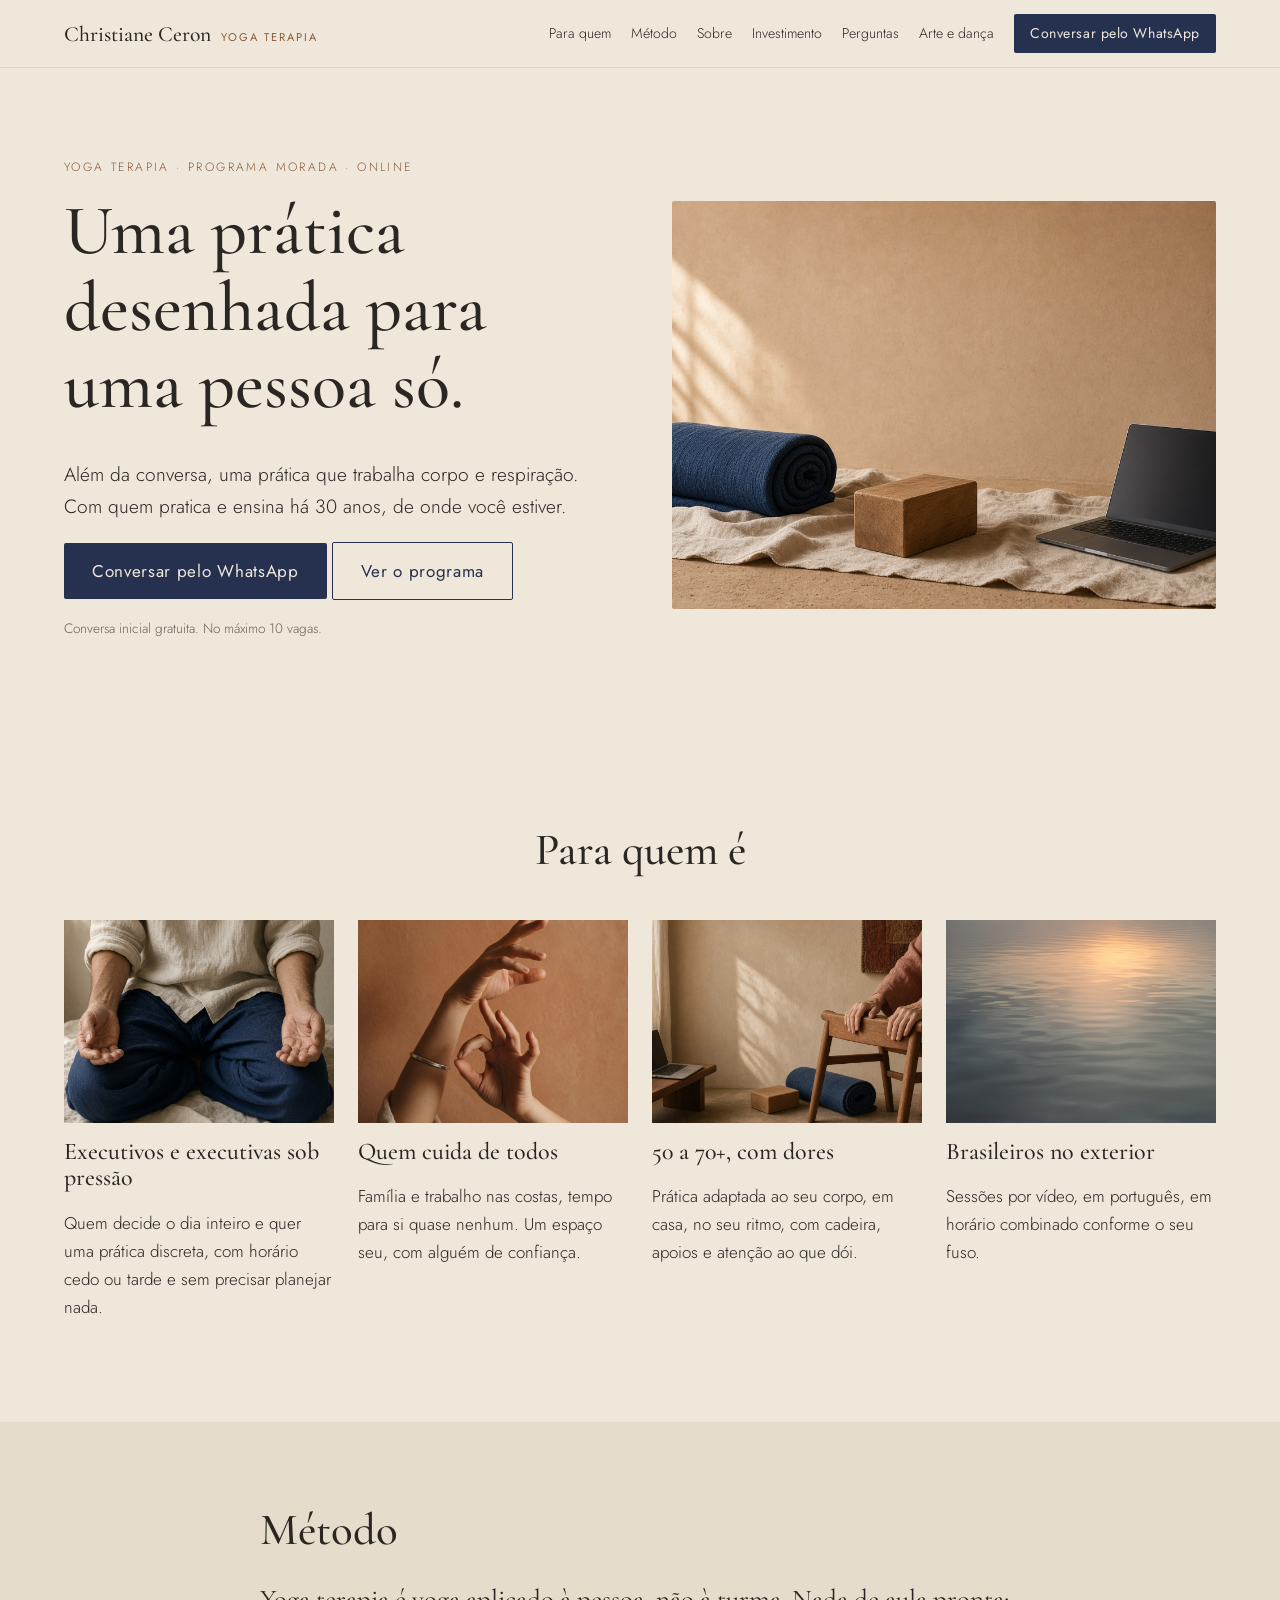
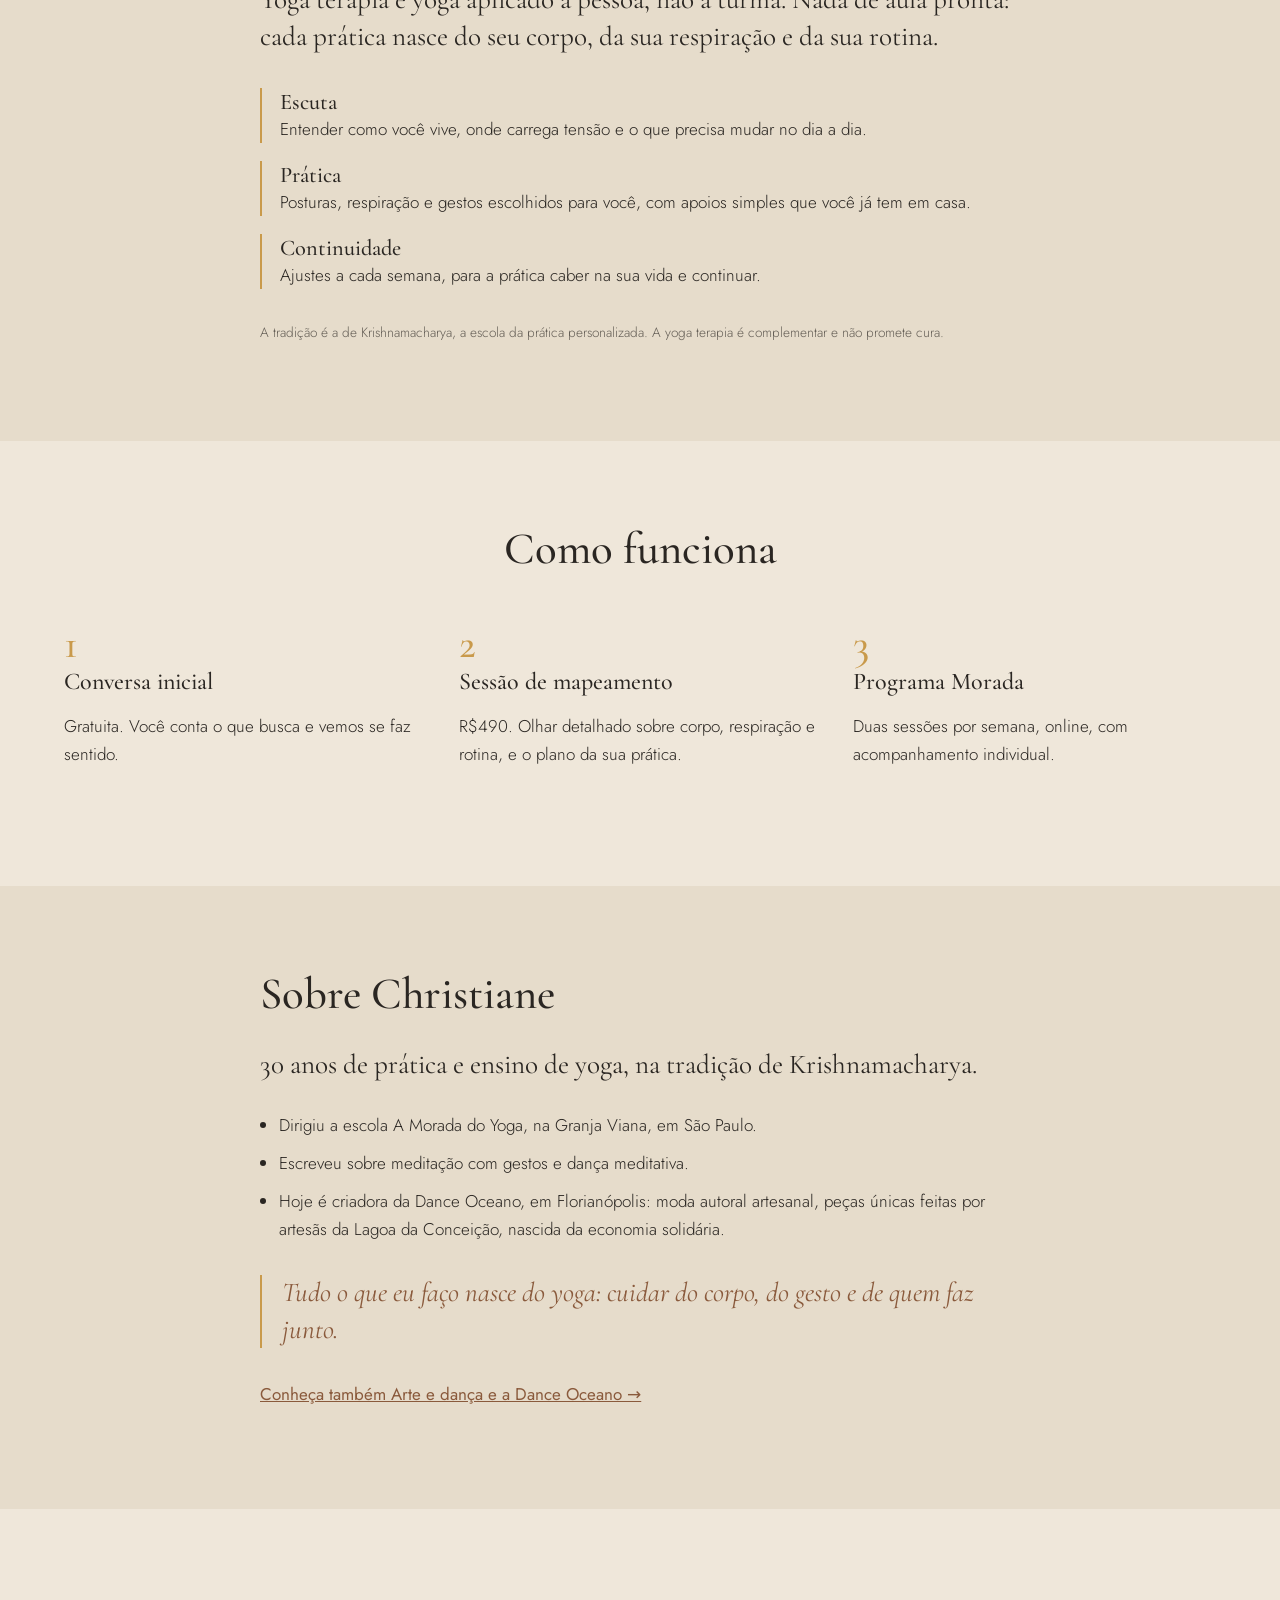
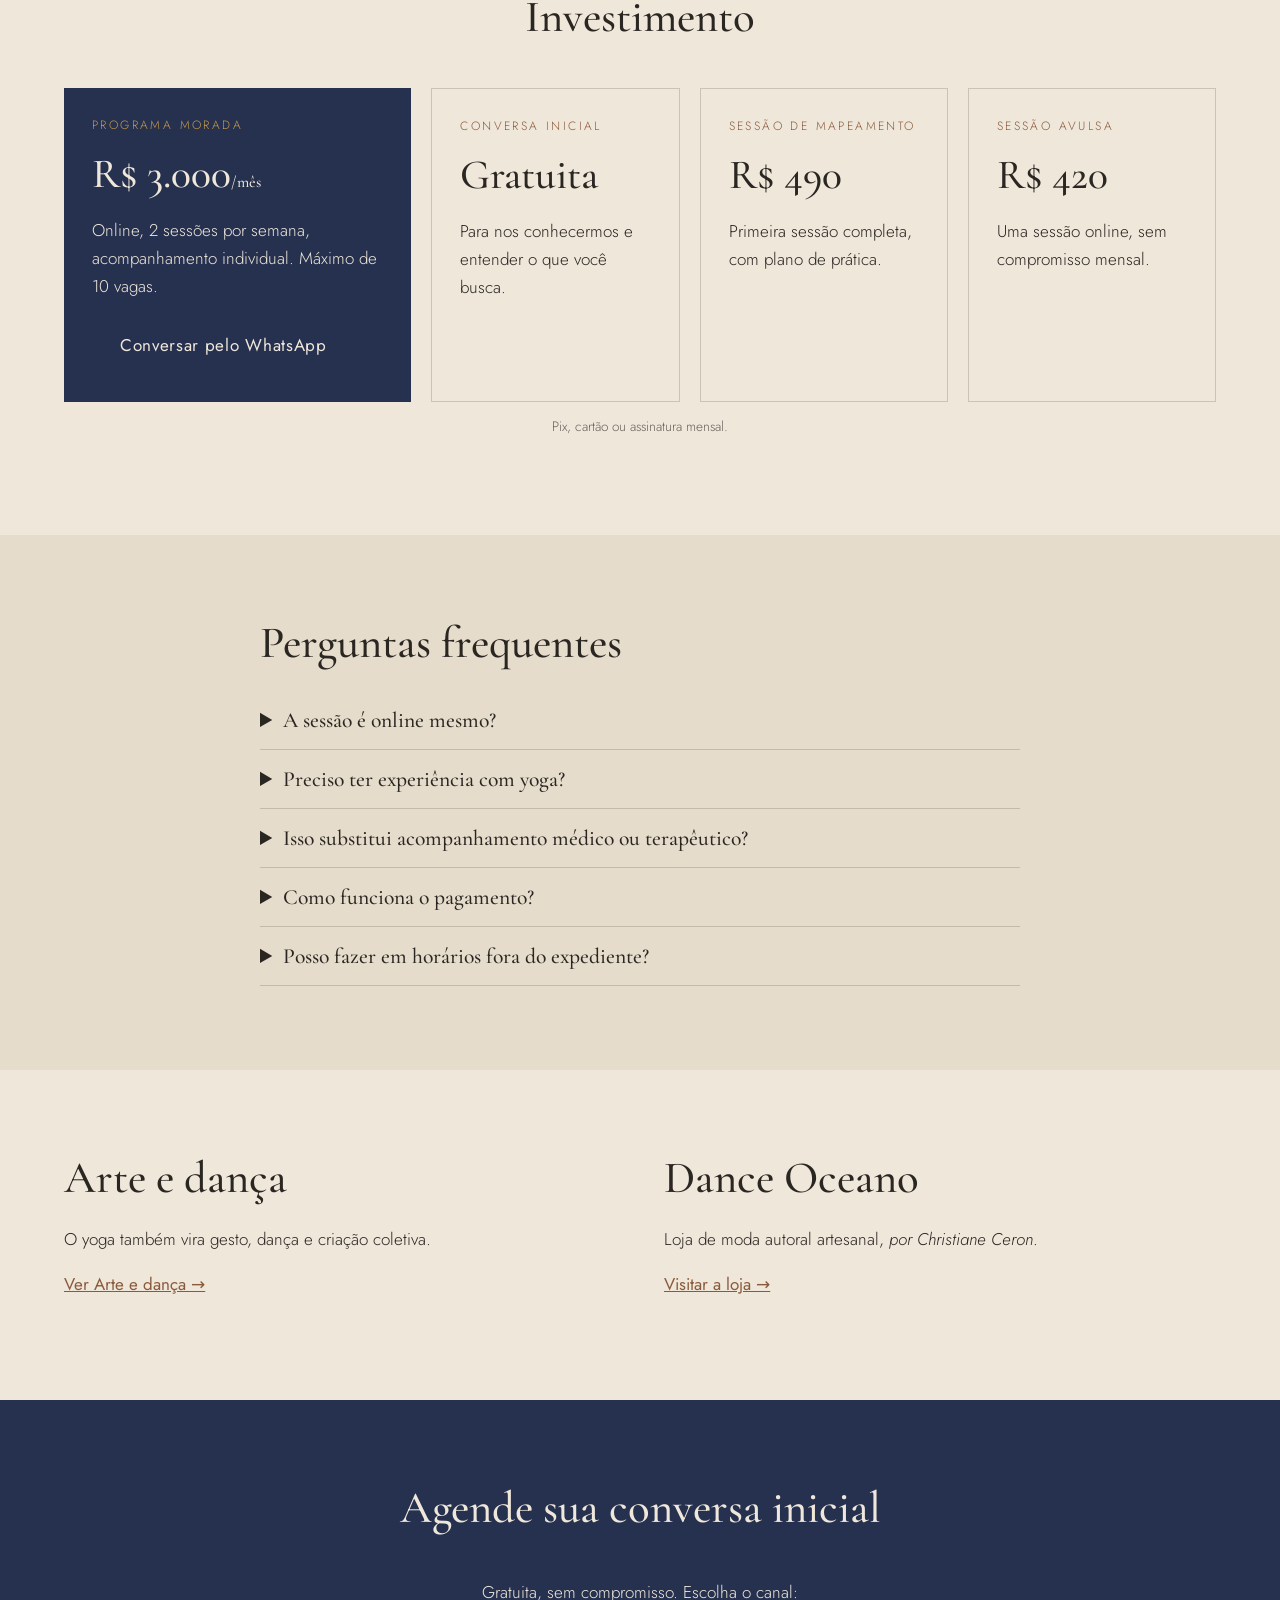
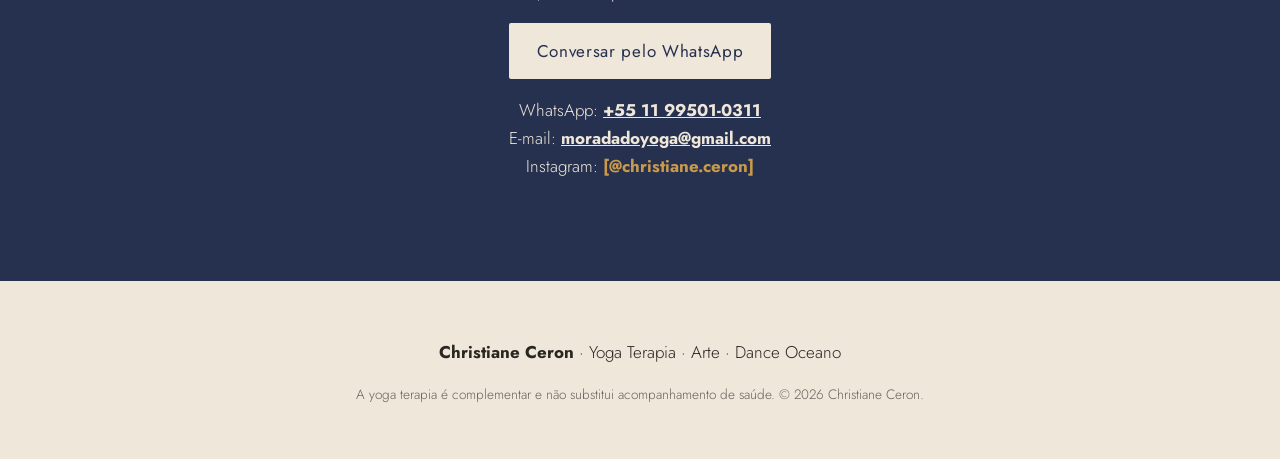
==== index.html @ 3a785925 "E-mail de contato e JSON-LD" ====
<!doctype html>
<html lang="pt-BR">
<head>
<meta charset="utf-8">
<meta name="viewport" content="width=device-width,initial-scale=1">
<title>Yoga Terapia online · Christiane Ceron | Programa Morada</title>
<meta name="description" content="Yoga terapia individual e online com Christiane Ceron, 30 anos de prática e ensino. Programa Morada: 2 sessões por semana, no máximo 10 vagas. Conversa inicial gratuita.">
<link rel="canonical" href="https://christianeceron.com.br/">
<meta property="og:type" content="website">
<meta property="og:locale" content="pt_BR">
<meta property="og:site_name" content="Christiane Ceron · Yoga Terapia">
<meta property="og:image:width" content="1280"><meta property="og:image:height" content="720">
<meta name="robots" content="index,follow,max-image-preview:large">
<link rel="alternate" hreflang="pt-BR" href="https://christianeceron.com.br/">
<meta property="og:title" content="Christiane Ceron · Yoga Terapia online">
<meta property="og:description" content="Uma prática desenhada para uma pessoa só. Programa Morada, online, com no máximo 10 vagas.">
<meta property="og:url" content="https://christianeceron.com.br/">
<meta property="og:image" content="https://christianeceron.com.br/img/online.jpg">
<meta name="twitter:card" content="summary_large_image">
<meta name="twitter:title" content="Christiane Ceron · Yoga Terapia online">
<meta name="twitter:description" content="Uma prática desenhada para uma pessoa só. Programa Morada, online, com no máximo 10 vagas.">
<meta name="twitter:image" content="https://christianeceron.com.br/img/online.jpg">
<meta name="theme-color" content="#EFE7DA">
<link rel="preconnect" href="https://fonts.googleapis.com"><link rel="preconnect" href="https://fonts.gstatic.com" crossorigin>
<link href="https://fonts.googleapis.com/css2?family=Cormorant+Garamond:ital,wght@0,400;0,500;0,600;1,400&family=Jost:wght@300;400;500&display=swap" rel="stylesheet">
<link rel="stylesheet" href="style.css">
<script type="application/ld+json">
{"@context":"https://schema.org","@graph":[
{"@type":"Person","@id":"https://christianeceron.com.br/#christiane","name":"Christiane Ceron","telephone":"+55-11-99501-0311","email":"moradadoyoga@gmail.com","jobTitle":"Professora de yoga e yoga terapia","url":"https://christianeceron.com.br/","description":"30 anos de prática e ensino de yoga. Criadora da Dance Oceano, em Florianópolis.","sameAs":["https://danceoceanobrasil.com.br"]},
{"@type":"Service","name":"Yoga Terapia online · Programa Morada","serviceType":"Yoga terapia individual online","provider":{"@id":"https://christianeceron.com.br/#christiane"},"areaServed":"Worldwide","inLanguage":"pt-BR","availableChannel":{"@type":"ServiceChannel","serviceUrl":"https://christianeceron.com.br/"},"offers":[{"@type":"Offer","name":"Programa Morada (2 sessões por semana)","price":"3000","priceCurrency":"BRL","description":"Mensal, online, no máximo 10 vagas"},{"@type":"Offer","name":"Sessão de mapeamento","price":"490","priceCurrency":"BRL"},{"@type":"Offer","name":"Sessão avulsa","price":"420","priceCurrency":"BRL"}]},
{"@type":"FAQPage","mainEntity":[
{"@type":"Question","name":"A sessão é online mesmo?","acceptedAnswer":{"@type":"Answer","text":"Sim. Todas as sessões são por vídeo, de onde você estiver, no Brasil ou no exterior."}},
{"@type":"Question","name":"Preciso ter experiência com yoga?","acceptedAnswer":{"@type":"Answer","text":"Não. A prática é desenhada para o seu corpo e a sua rotina, do ponto onde você está."}},
{"@type":"Question","name":"Isso substitui acompanhamento médico ou terapêutico?","acceptedAnswer":{"@type":"Answer","text":"Não. A yoga terapia é complementar e não promete cura. Ela não substitui acompanhamento de profissionais de saúde."}},
{"@type":"Question","name":"Como funciona o pagamento?","acceptedAnswer":{"@type":"Answer","text":"Pix, cartão ou assinatura mensal. A conversa inicial é gratuita; a sessão de mapeamento custa R$490 e a sessão avulsa R$420."}},
{"@type":"Question","name":"Posso fazer em horários fora do expediente?","acceptedAnswer":{"@type":"Answer","text":"Sim. Os horários são combinados com você, cedo ou no fim do dia, e a agenda tem no máximo 10 vagas."}}
]}]}
</script>
</head>
<body>
<header class="top"><a class="brand" href="#topo">Christiane Ceron<span>Yoga Terapia</span></a>
<nav><a href="#para-quem">Para quem</a><a href="#metodo">Método</a><a href="#sobre">Sobre</a><a href="#investimento">Investimento</a><a href="#faq">Perguntas</a><a href="arte-e-danca.html">Arte e dança</a><a class="btn sm" href="https://wa.me/5511995010311?text=Ol%C3%A1%20Christiane%2C%20gostaria%20de%20agendar%20a%20conversa%20inicial" rel="noopener">Conversar pelo WhatsApp</a></nav></header>
<main id="topo">
<section class="hero">
 <div class="hero-t"><p class="eyebrow">Yoga Terapia · Programa Morada · Online</p>
 <h1>Uma prática desenhada para uma pessoa só.</h1>
 <p class="lead">Além da conversa, uma prática que trabalha corpo e respiração. Com quem pratica e ensina há 30 anos, de onde você estiver.</p>
 <p><a class="btn" href="https://wa.me/5511995010311?text=Ol%C3%A1%20Christiane%2C%20gostaria%20de%20agendar%20a%20conversa%20inicial" rel="noopener">Conversar pelo WhatsApp</a> <a class="btn ghost" href="#investimento">Ver o programa</a></p>
 <p class="small">Conversa inicial gratuita. No máximo 10 vagas.</p></div>
 <div class="hero-i"><img src="img/online.jpg" alt="Tapete de yoga, bolster azul e notebook sobre linho, para sessão online" width="1280" height="720"></div>
</section>

<section id="para-quem" class="sec"><h2>Para quem é</h2>
<div class="grid4">
<article><img src="img/homem.jpg" alt="Pessoa sentada em postura de meditação, mãos sobre os joelhos" loading="lazy"><h3>Executivos e executivas sob pressão</h3><p>Quem decide o dia inteiro e quer uma prática discreta, com horário cedo ou tarde e sem precisar planejar nada.</p></article>
<article><img src="img/maos.jpg" alt="Mãos em gesto expressivo contra parede de argila" loading="lazy"><h3>Quem cuida de todos</h3><p>Família e trabalho nas costas, tempo para si quase nenhum. Um espaço seu, com alguém de confiança.</p></article>
<article><img src="img/60mais.jpg" alt="Cadeira, bolster e notebook numa sala clara" loading="lazy"><h3>50 a 70+, com dores</h3><p>Prática adaptada ao seu corpo, em casa, no seu ritmo, com cadeira, apoios e atenção ao que dói.</p></article>
<article><img src="img/mar.jpg" alt="Mar ao entardecer" loading="lazy"><h3>Brasileiros no exterior</h3><p>Sessões por vídeo, em português, em horário combinado conforme o seu fuso.</p></article>
</div></section>

<section id="metodo" class="sec alt"><div class="narrow"><h2>Método</h2>
<p class="big">Yoga terapia é yoga aplicado à pessoa, não à turma. Nada de aula pronta: cada prática nasce do seu corpo, da sua respiração e da sua rotina.</p>
<ol class="steps3"><li><b>Escuta</b><span>Entender como você vive, onde carrega tensão e o que precisa mudar no dia a dia.</span></li>
<li><b>Prática</b><span>Posturas, respiração e gestos escolhidos para você, com apoios simples que você já tem em casa.</span></li>
<li><b>Continuidade</b><span>Ajustes a cada semana, para a prática caber na sua vida e continuar.</span></li></ol>
<p class="small">A tradição é a de Krishnamacharya, a escola da prática personalizada. A yoga terapia é complementar e não promete cura.</p></div></section>

<section id="como" class="sec"><h2>Como funciona</h2>
<ol class="steps">
<li><b>1</b><h3>Conversa inicial</h3><p>Gratuita. Você conta o que busca e vemos se faz sentido.</p></li>
<li><b>2</b><h3>Sessão de mapeamento</h3><p>R$490. Olhar detalhado sobre corpo, respiração e rotina, e o plano da sua prática.</p></li>
<li><b>3</b><h3>Programa Morada</h3><p>Duas sessões por semana, online, com acompanhamento individual.</p></li></ol></section>

<section id="sobre" class="sec alt"><div class="narrow"><h2>Sobre Christiane</h2>
<p class="big">30 anos de prática e ensino de yoga, na tradição de Krishnamacharya.</p>
<ul class="facts">
<li>Dirigiu a escola A Morada do Yoga, na Granja Viana, em São Paulo.</li>
<li>Escreveu sobre meditação com gestos e dança meditativa.</li>
<li>Hoje é criadora da Dance Oceano, em Florianópolis: moda autoral artesanal, peças únicas feitas por artesãs da Lagoa da Conceição, nascida da economia solidária.</li></ul>
<blockquote>Tudo o que eu faço nasce do yoga: cuidar do corpo, do gesto e de quem faz junto.</blockquote>
<p><a href="arte-e-danca.html" class="link">Conheça também Arte e dança e a Dance Oceano →</a></p></div></section>

<section id="investimento" class="sec"><h2>Investimento</h2>
<div class="prices">
<article class="main"><p class="eyebrow">Programa Morada</p><p class="price">R$ 3.000<small>/mês</small></p><p>Online, 2 sessões por semana, acompanhamento individual. Máximo de 10 vagas.</p><a class="btn" href="https://wa.me/5511995010311?text=Ol%C3%A1%20Christiane%2C%20gostaria%20de%20agendar%20a%20conversa%20inicial" rel="noopener">Conversar pelo WhatsApp</a></article>
<article><p class="eyebrow">Conversa inicial</p><p class="price">Gratuita</p><p>Para nos conhecermos e entender o que você busca.</p></article>
<article><p class="eyebrow">Sessão de mapeamento</p><p class="price">R$ 490</p><p>Primeira sessão completa, com plano de prática.</p></article>
<article><p class="eyebrow">Sessão avulsa</p><p class="price">R$ 420</p><p>Uma sessão online, sem compromisso mensal.</p></article>
</div><p class="small center">Pix, cartão ou assinatura mensal.</p></section>

<section id="faq" class="sec alt"><div class="narrow"><h2>Perguntas frequentes</h2>
<details><summary>A sessão é online mesmo?</summary><p>Sim. Todas as sessões são por vídeo, de onde você estiver, no Brasil ou no exterior.</p></details>
<details><summary>Preciso ter experiência com yoga?</summary><p>Não. A prática é desenhada para o seu corpo e a sua rotina, do ponto onde você está.</p></details>
<details><summary>Isso substitui acompanhamento médico ou terapêutico?</summary><p>Não. A yoga terapia é complementar e não promete cura. Ela não substitui acompanhamento de profissionais de saúde.</p></details>
<details><summary>Como funciona o pagamento?</summary><p>Pix, cartão ou assinatura mensal. A conversa inicial é gratuita; a sessão de mapeamento custa R$490 e a sessão avulsa R$420.</p></details>
<details><summary>Posso fazer em horários fora do expediente?</summary><p>Sim. Os horários são combinados com você, cedo ou no fim do dia, e a agenda tem no máximo 10 vagas.</p></details>
</div></section>

<section id="arte" class="sec"><div class="split"><div><h2>Arte e dança</h2><p>O yoga também vira gesto, dança e criação coletiva.</p><p><a class="link" href="arte-e-danca.html">Ver Arte e dança →</a></p></div>
<div><h2>Dance Oceano</h2><p>Loja de moda autoral artesanal, <i>por Christiane Ceron</i>.</p><p><a class="link" href="https://danceoceanobrasil.com.br" rel="noopener">Visitar a loja →</a></p></div></div></section>

<section id="contato" class="sec cta"><h2>Agende sua conversa inicial</h2>
<p>Gratuita, sem compromisso. Escolha o canal:</p>
<p><a class="btn light" href="https://wa.me/5511995010311?text=Ol%C3%A1%20Christiane%2C%20gostaria%20de%20agendar%20a%20conversa%20inicial" rel="noopener">Conversar pelo WhatsApp</a></p>
<ul class="contacts"><li>WhatsApp: <b><a href="https://wa.me/5511995010311?text=Ol%C3%A1%20Christiane%2C%20gostaria%20de%20agendar%20a%20conversa%20inicial" rel="noopener">+55 11 99501-0311</a></b></li><li>E-mail: <b><a href="mailto:moradadoyoga@gmail.com">moradadoyoga@gmail.com</a></b></li><li>Instagram: <b class="ph">[@christiane.ceron]</b></li></ul></section>
</main>
<footer><p><b>Christiane Ceron</b> · Yoga Terapia · Arte · Dance Oceano</p><p class="small">A yoga terapia é complementar e não substitui acompanhamento de saúde. © 2026 Christiane Ceron.</p></footer>
</body></html>
---- style.css ----
:root{--linho:#EFE7DA;--tinta:#2A2622;--argila:#8A5A3C;--acafrao:#C99A4B;--indigo:#26314F;--pedra:#6F8682}
*{box-sizing:border-box}html{scroll-behavior:smooth}
body{margin:0;background:var(--linho);color:var(--tinta);font:300 17px/1.65 Jost,system-ui,sans-serif}
img{max-width:100%;height:auto;display:block}
h1,h2,h3{font-family:"Cormorant Garamond",Georgia,serif;font-weight:500;line-height:1.1;margin:0 0 .5em}
h1{font-size:clamp(2.4rem,5.5vw,4.4rem)}h2{font-size:clamp(2rem,3.5vw,2.8rem)}h3{font-size:1.5rem}
a{color:inherit}
.top{position:sticky;top:0;z-index:5;display:flex;justify-content:space-between;align-items:center;gap:16px;padding:14px 5vw;background:rgba(239,231,218,.94);backdrop-filter:blur(6px);border-bottom:1px solid #2a262218}
.brand{font:500 1.35rem "Cormorant Garamond",serif;text-decoration:none}.brand span{font:400 .7rem Jost;letter-spacing:.18em;text-transform:uppercase;color:var(--argila);margin-left:10px}
nav{display:flex;gap:20px;align-items:center;font-size:.88rem}nav a{text-decoration:none}
.btn{display:inline-block;background:var(--indigo);color:var(--linho);padding:14px 28px;border-radius:2px;text-decoration:none;font-weight:400;letter-spacing:.04em}
.btn.sm{padding:8px 16px}.btn.ghost{background:none;color:var(--indigo);border:1px solid var(--indigo)}.btn.light{background:var(--linho);color:var(--indigo)}
.eyebrow{font-size:.75rem;letter-spacing:.2em;text-transform:uppercase;color:var(--argila);margin:0 0 14px}
.small{font-size:.85rem;color:#2a2622b0}.center{text-align:center}
.hero{display:grid;grid-template-columns:1fr 1fr;gap:5vw;align-items:center;padding:7vw 5vw}
.lead{font-size:1.2rem;max-width:34em}.hero-i img{border-radius:2px;aspect-ratio:4/3;object-fit:cover;width:100%}
.sec{padding:84px 5vw;max-width:1280px;margin:auto}.alt{max-width:none;background:#e6dccb}.narrow{max-width:760px;margin:auto}
.sec>h2{text-align:center;margin-bottom:1em}
.grid4{display:grid;grid-template-columns:repeat(4,1fr);gap:24px}
.grid4 img{aspect-ratio:4/3;object-fit:cover;width:100%;margin-bottom:16px}
.big{font:400 1.7rem/1.35 "Cormorant Garamond",serif}
.steps3{list-style:none;padding:0;display:grid;gap:18px;margin:32px 0}.steps3 li{border-left:2px solid var(--acafrao);padding-left:18px}.steps3 b{display:block;font:500 1.4rem "Cormorant Garamond",serif}
.steps{list-style:none;padding:0;display:grid;grid-template-columns:repeat(3,1fr);gap:32px}
.steps b{font:500 2.6rem "Cormorant Garamond",serif;color:var(--acafrao)}
.facts{padding-left:1.1em}.facts li{margin-bottom:10px}
blockquote{font:italic 400 1.7rem/1.35 "Cormorant Garamond",serif;color:var(--argila);margin:32px 0;padding-left:20px;border-left:2px solid var(--acafrao)}
.link{color:var(--argila);font-weight:400}
.prices{display:grid;grid-template-columns:1.4fr 1fr 1fr 1fr;gap:20px}
.prices article{border:1px solid #2a262230;padding:28px}.prices .main{background:var(--indigo);color:var(--linho);border:0}.prices .main .eyebrow{color:var(--acafrao)}
.price{font:500 2.6rem "Cormorant Garamond",serif;margin:0 0 10px}.price small{font-size:1rem}
details{border-bottom:1px solid #2a262230;padding:16px 0}summary{cursor:pointer;font:500 1.35rem "Cormorant Garamond",serif}
.split{display:grid;grid-template-columns:1fr 1fr;gap:48px}
.cta{max-width:none;background:var(--indigo);color:var(--linho);text-align:center}.cta h2{color:var(--linho)}
.contacts{list-style:none;padding:0}.ph{color:var(--acafrao)}
footer{padding:40px 5vw;text-align:center}
.page-hero{padding:8vw 5vw 4vw;max-width:900px;margin:auto}
@media(max-width:900px){nav a:not(.btn){display:none}.hero,.split{grid-template-columns:1fr}.grid4,.prices,.steps{grid-template-columns:1fr 1fr}.sec{padding:56px 6vw}}
@media(max-width:600px){body{font-size:16px}.grid4,.prices,.steps{grid-template-columns:1fr}.brand span{display:none}.hero{padding:40px 6vw}}
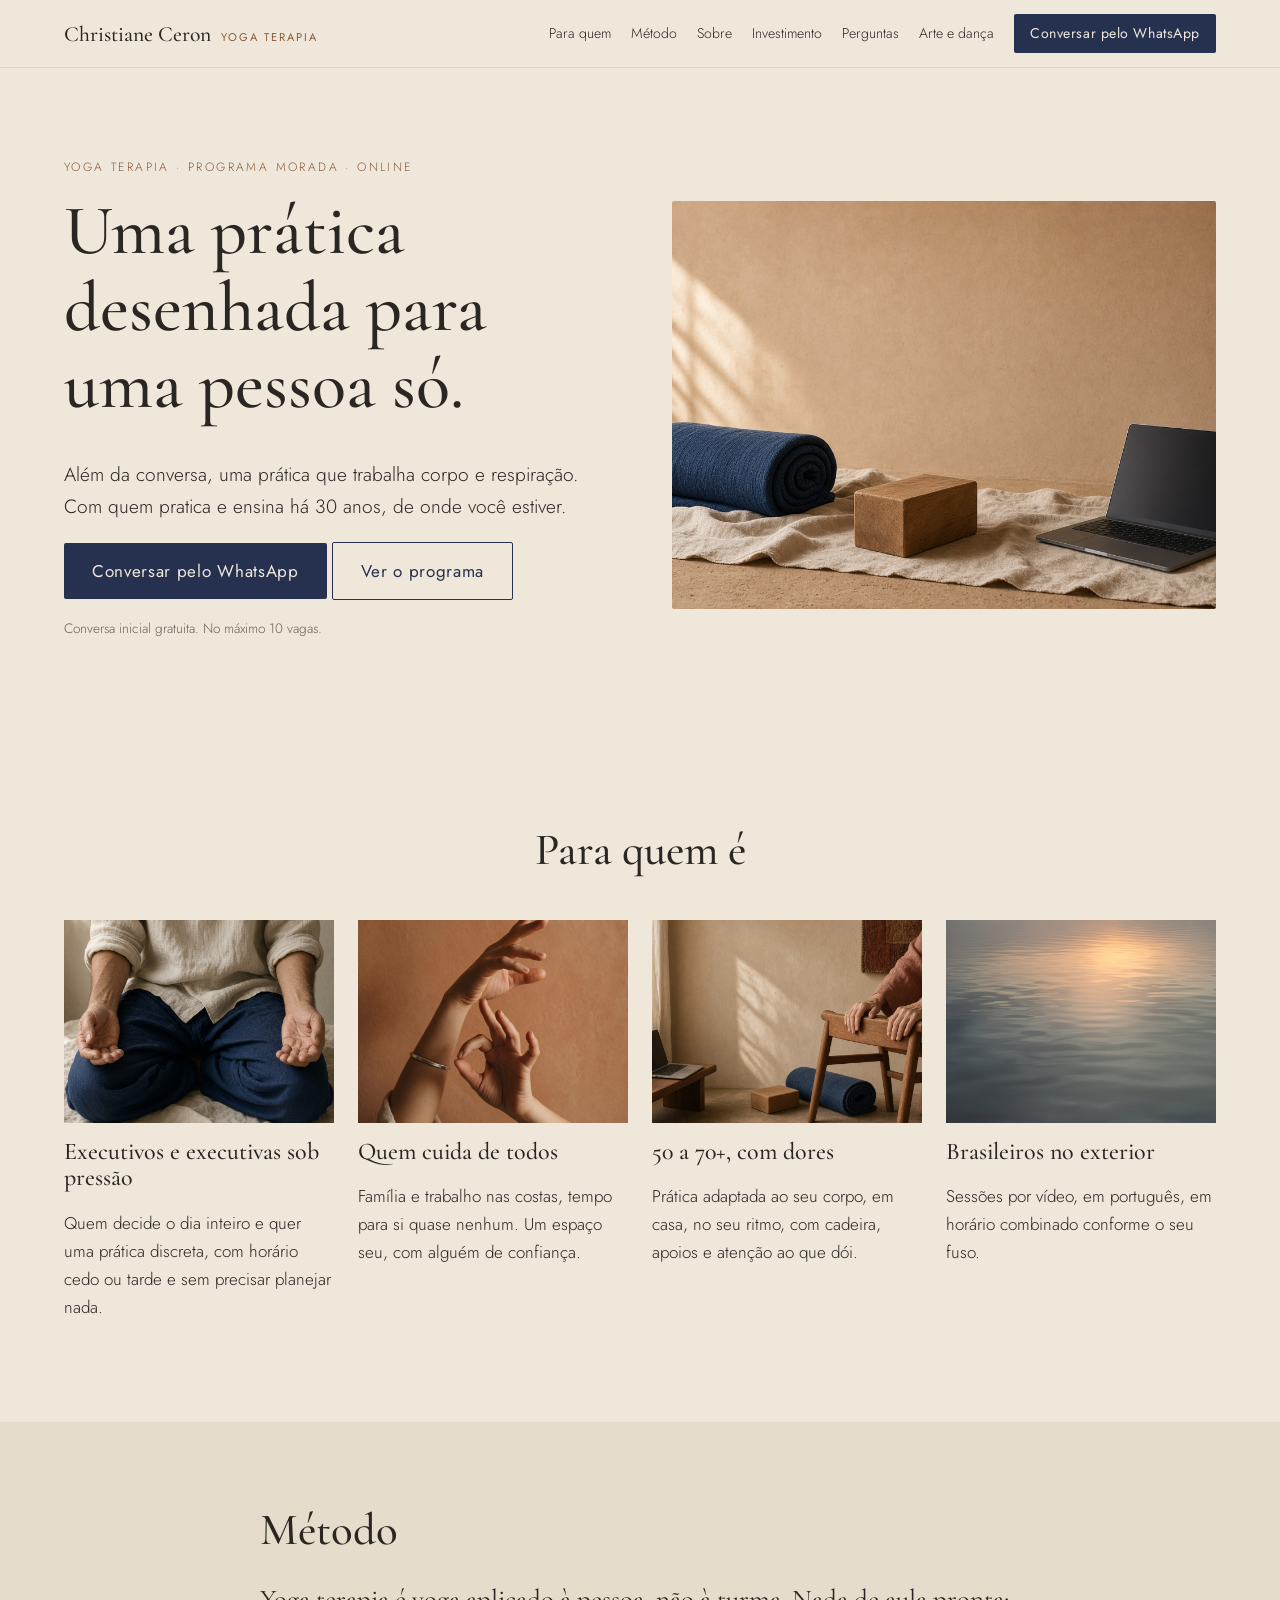
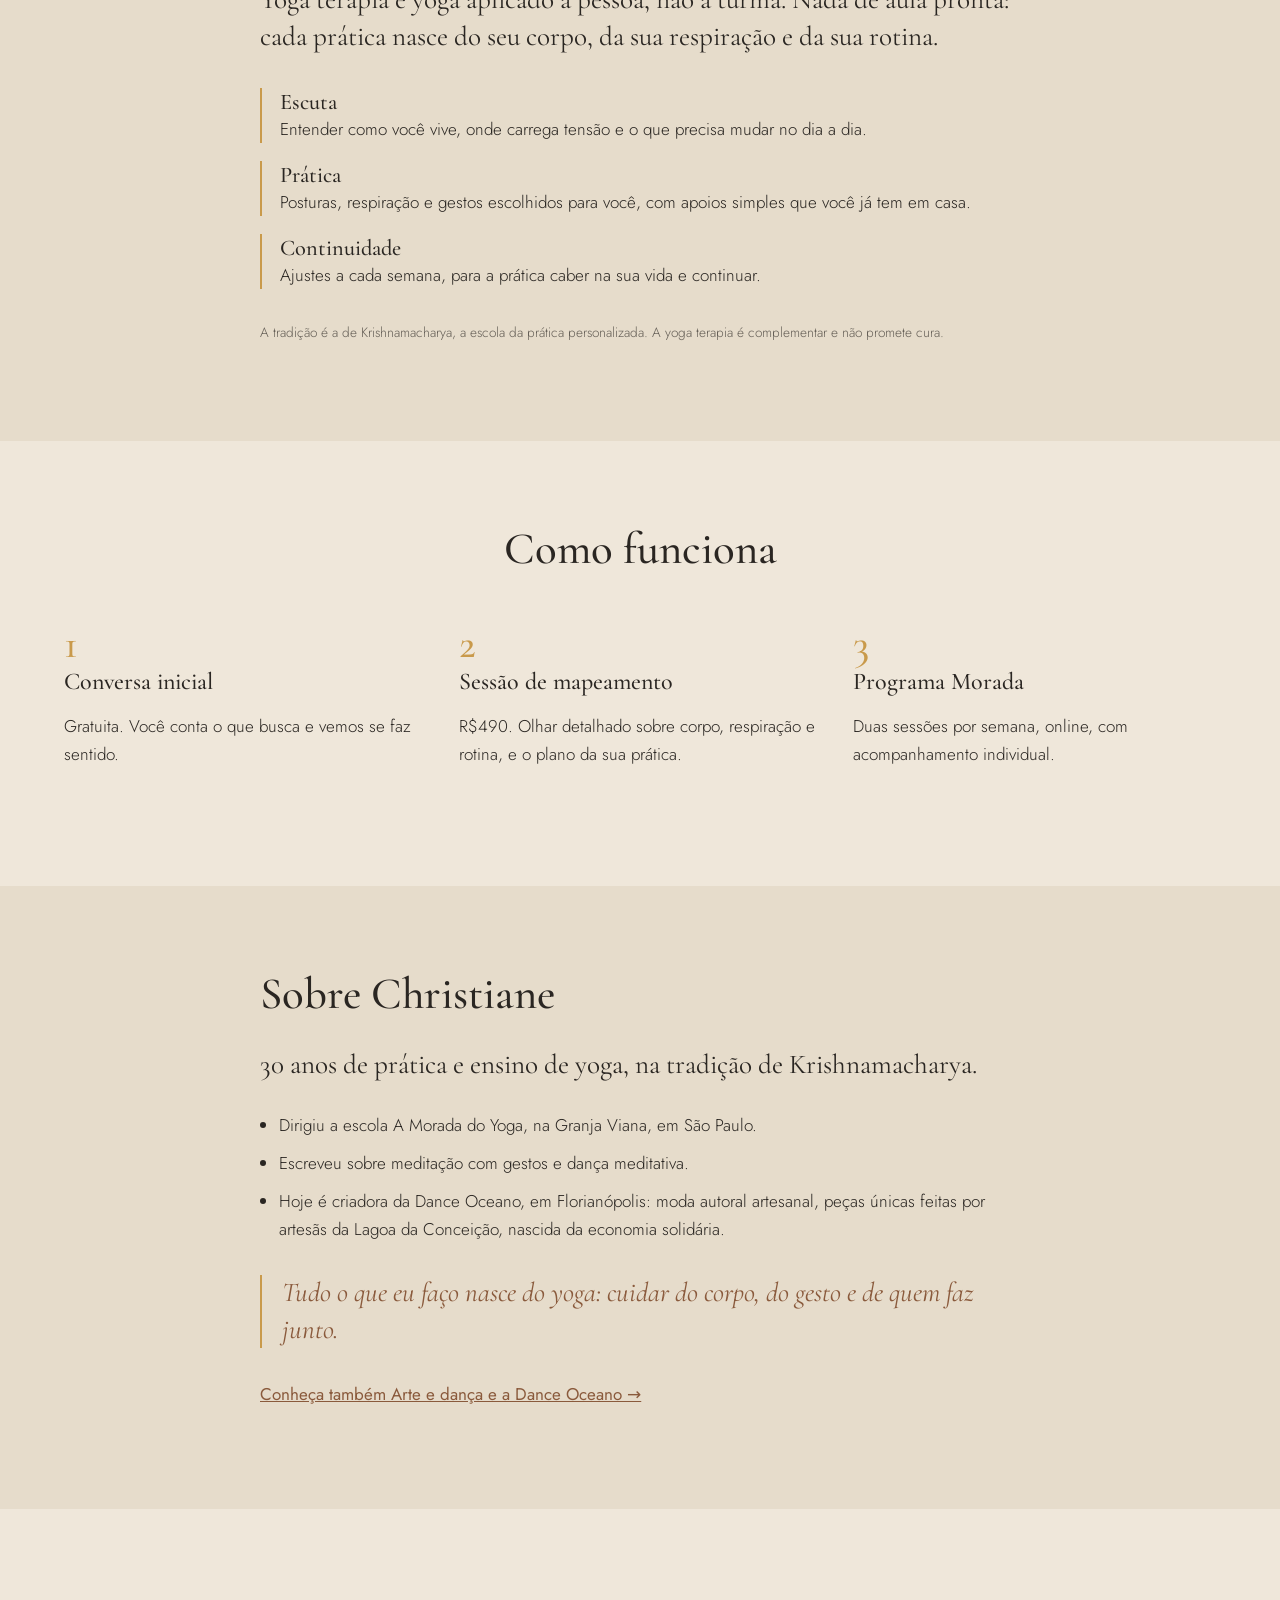
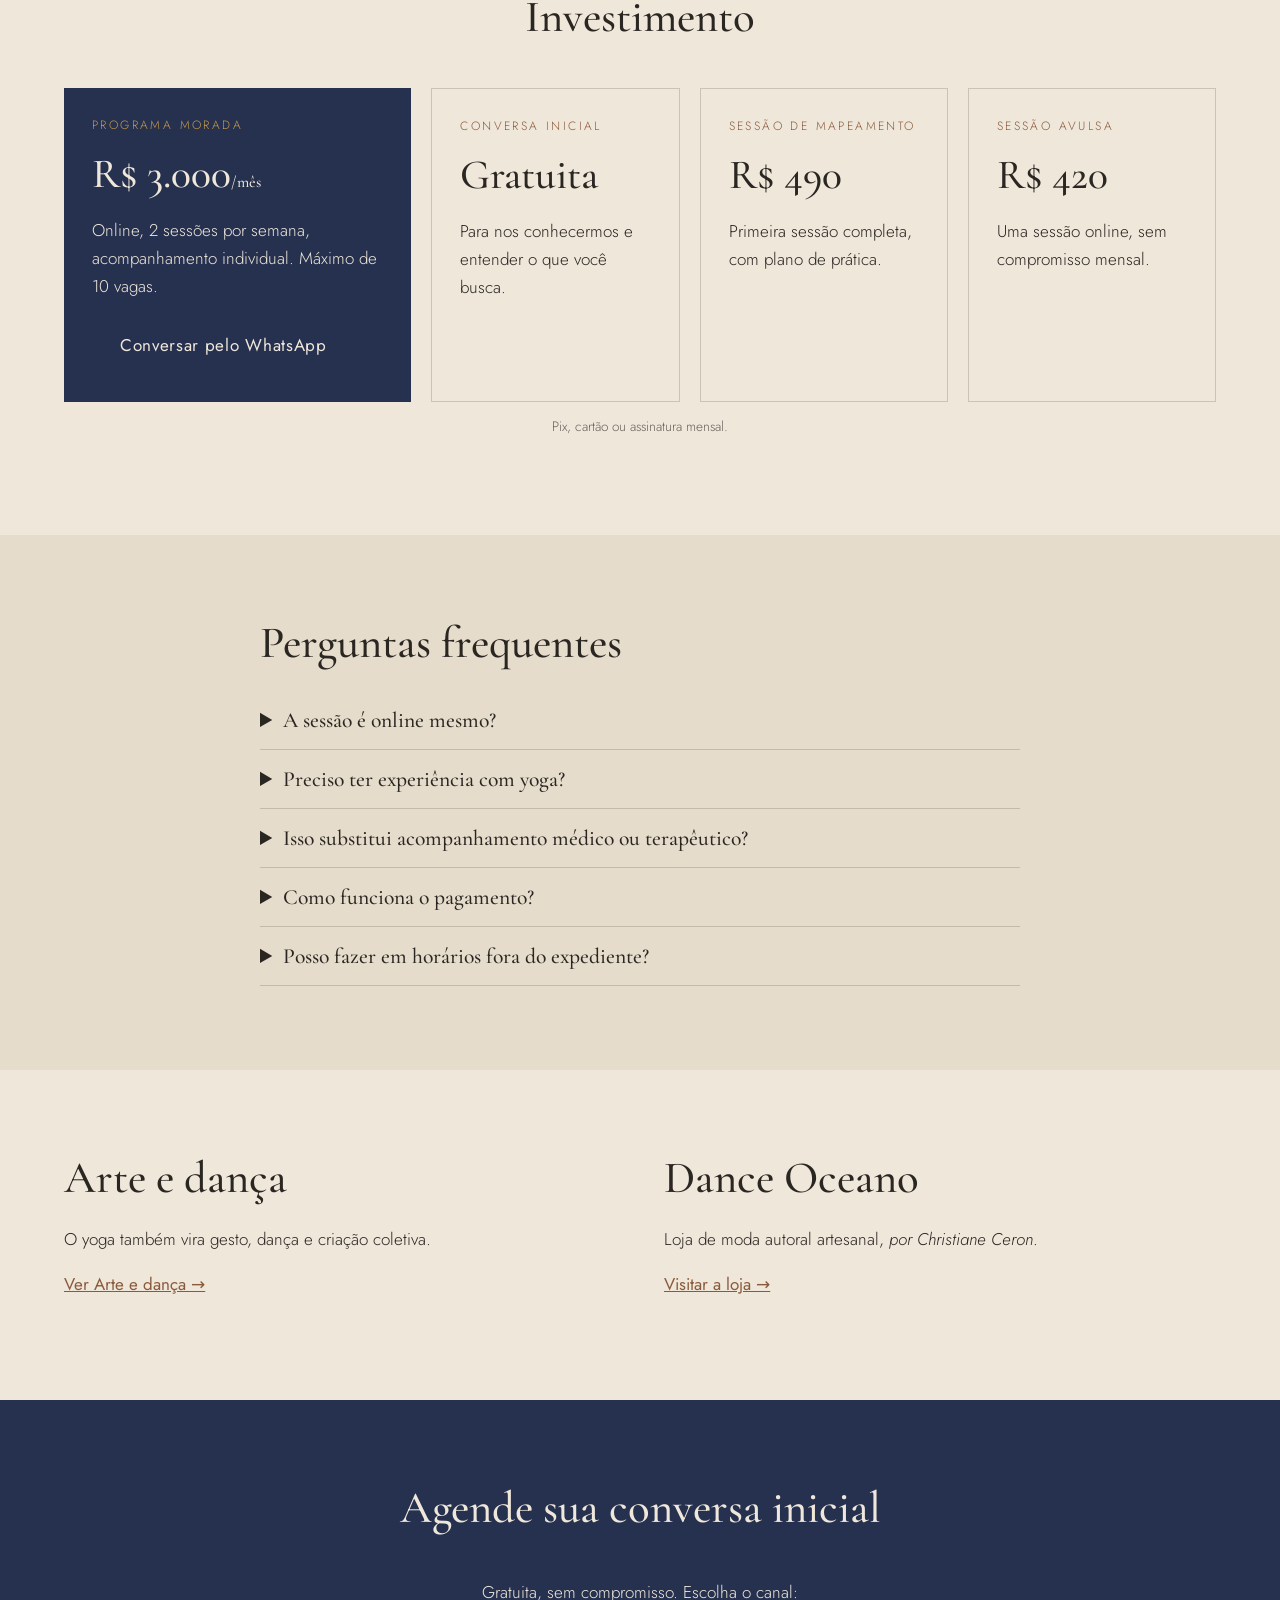
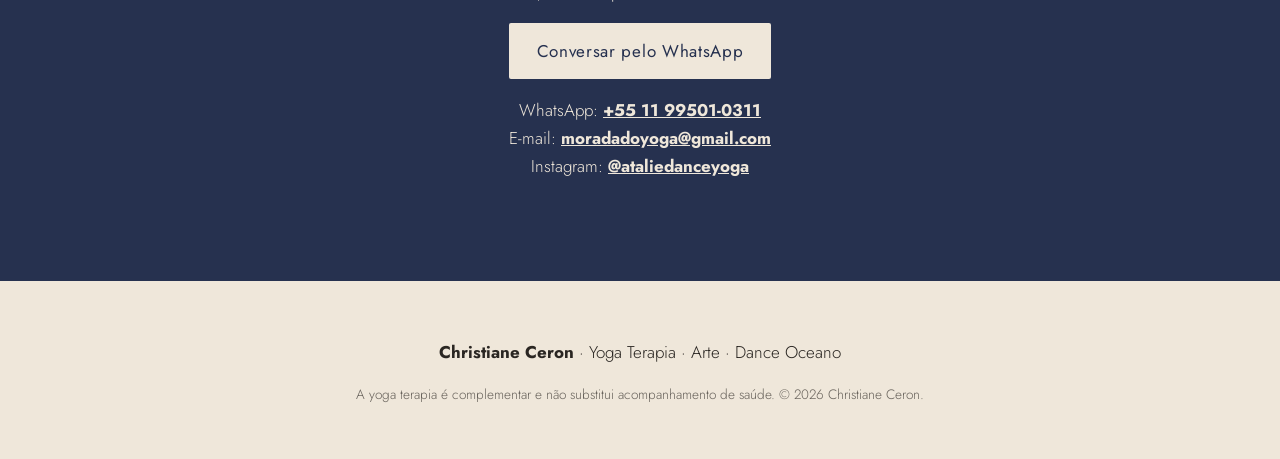
==== commit d90d873b: "Instagram" ====
--- a/index.html
+++ b/index.html
@@ -26,7 +26,7 @@
 <link rel="stylesheet" href="style.css">
 <script type="application/ld+json">
 {"@context":"https://schema.org","@graph":[
-{"@type":"Person","@id":"https://christianeceron.com.br/#christiane","name":"Christiane Ceron","telephone":"+55-11-99501-0311","email":"moradadoyoga@gmail.com","jobTitle":"Professora de yoga e yoga terapia","url":"https://christianeceron.com.br/","description":"30 anos de prática e ensino de yoga. Criadora da Dance Oceano, em Florianópolis.","sameAs":["https://danceoceanobrasil.com.br"]},
+{"@type":"Person","@id":"https://christianeceron.com.br/#christiane","name":"Christiane Ceron","telephone":"+55-11-99501-0311","email":"moradadoyoga@gmail.com","jobTitle":"Professora de yoga e yoga terapia","url":"https://christianeceron.com.br/","description":"30 anos de prática e ensino de yoga. Criadora da Dance Oceano, em Florianópolis.","sameAs":["https://danceoceanobrasil.com.br","https://www.instagram.com/ataliedanceyoga/"]},
 {"@type":"Service","name":"Yoga Terapia online · Programa Morada","serviceType":"Yoga terapia individual online","provider":{"@id":"https://christianeceron.com.br/#christiane"},"areaServed":"Worldwide","inLanguage":"pt-BR","availableChannel":{"@type":"ServiceChannel","serviceUrl":"https://christianeceron.com.br/"},"offers":[{"@type":"Offer","name":"Programa Morada (2 sessões por semana)","price":"3000","priceCurrency":"BRL","description":"Mensal, online, no máximo 10 vagas"},{"@type":"Offer","name":"Sessão de mapeamento","price":"490","priceCurrency":"BRL"},{"@type":"Offer","name":"Sessão avulsa","price":"420","priceCurrency":"BRL"}]},
 {"@type":"FAQPage","mainEntity":[
 {"@type":"Question","name":"A sessão é online mesmo?","acceptedAnswer":{"@type":"Answer","text":"Sim. Todas as sessões são por vídeo, de onde você estiver, no Brasil ou no exterior."}},
@@ -102,7 +102,7 @@
 <section id="contato" class="sec cta"><h2>Agende sua conversa inicial</h2>
 <p>Gratuita, sem compromisso. Escolha o canal:</p>
 <p><a class="btn light" href="https://wa.me/5511995010311?text=Ol%C3%A1%20Christiane%2C%20gostaria%20de%20agendar%20a%20conversa%20inicial" rel="noopener">Conversar pelo WhatsApp</a></p>
-<ul class="contacts"><li>WhatsApp: <b><a href="https://wa.me/5511995010311?text=Ol%C3%A1%20Christiane%2C%20gostaria%20de%20agendar%20a%20conversa%20inicial" rel="noopener">+55 11 99501-0311</a></b></li><li>E-mail: <b><a href="mailto:moradadoyoga@gmail.com">moradadoyoga@gmail.com</a></b></li><li>Instagram: <b class="ph">[@christiane.ceron]</b></li></ul></section>
+<ul class="contacts"><li>WhatsApp: <b><a href="https://wa.me/5511995010311?text=Ol%C3%A1%20Christiane%2C%20gostaria%20de%20agendar%20a%20conversa%20inicial" rel="noopener">+55 11 99501-0311</a></b></li><li>E-mail: <b><a href="mailto:moradadoyoga@gmail.com">moradadoyoga@gmail.com</a></b></li><li>Instagram: <b><a href="https://www.instagram.com/ataliedanceyoga/" target="_blank" rel="noopener">@ataliedanceyoga</a></b></li></ul></section>
 </main>
 <footer><p><b>Christiane Ceron</b> · Yoga Terapia · Arte · Dance Oceano</p><p class="small">A yoga terapia é complementar e não substitui acompanhamento de saúde. © 2026 Christiane Ceron.</p></footer>
 </body></html>
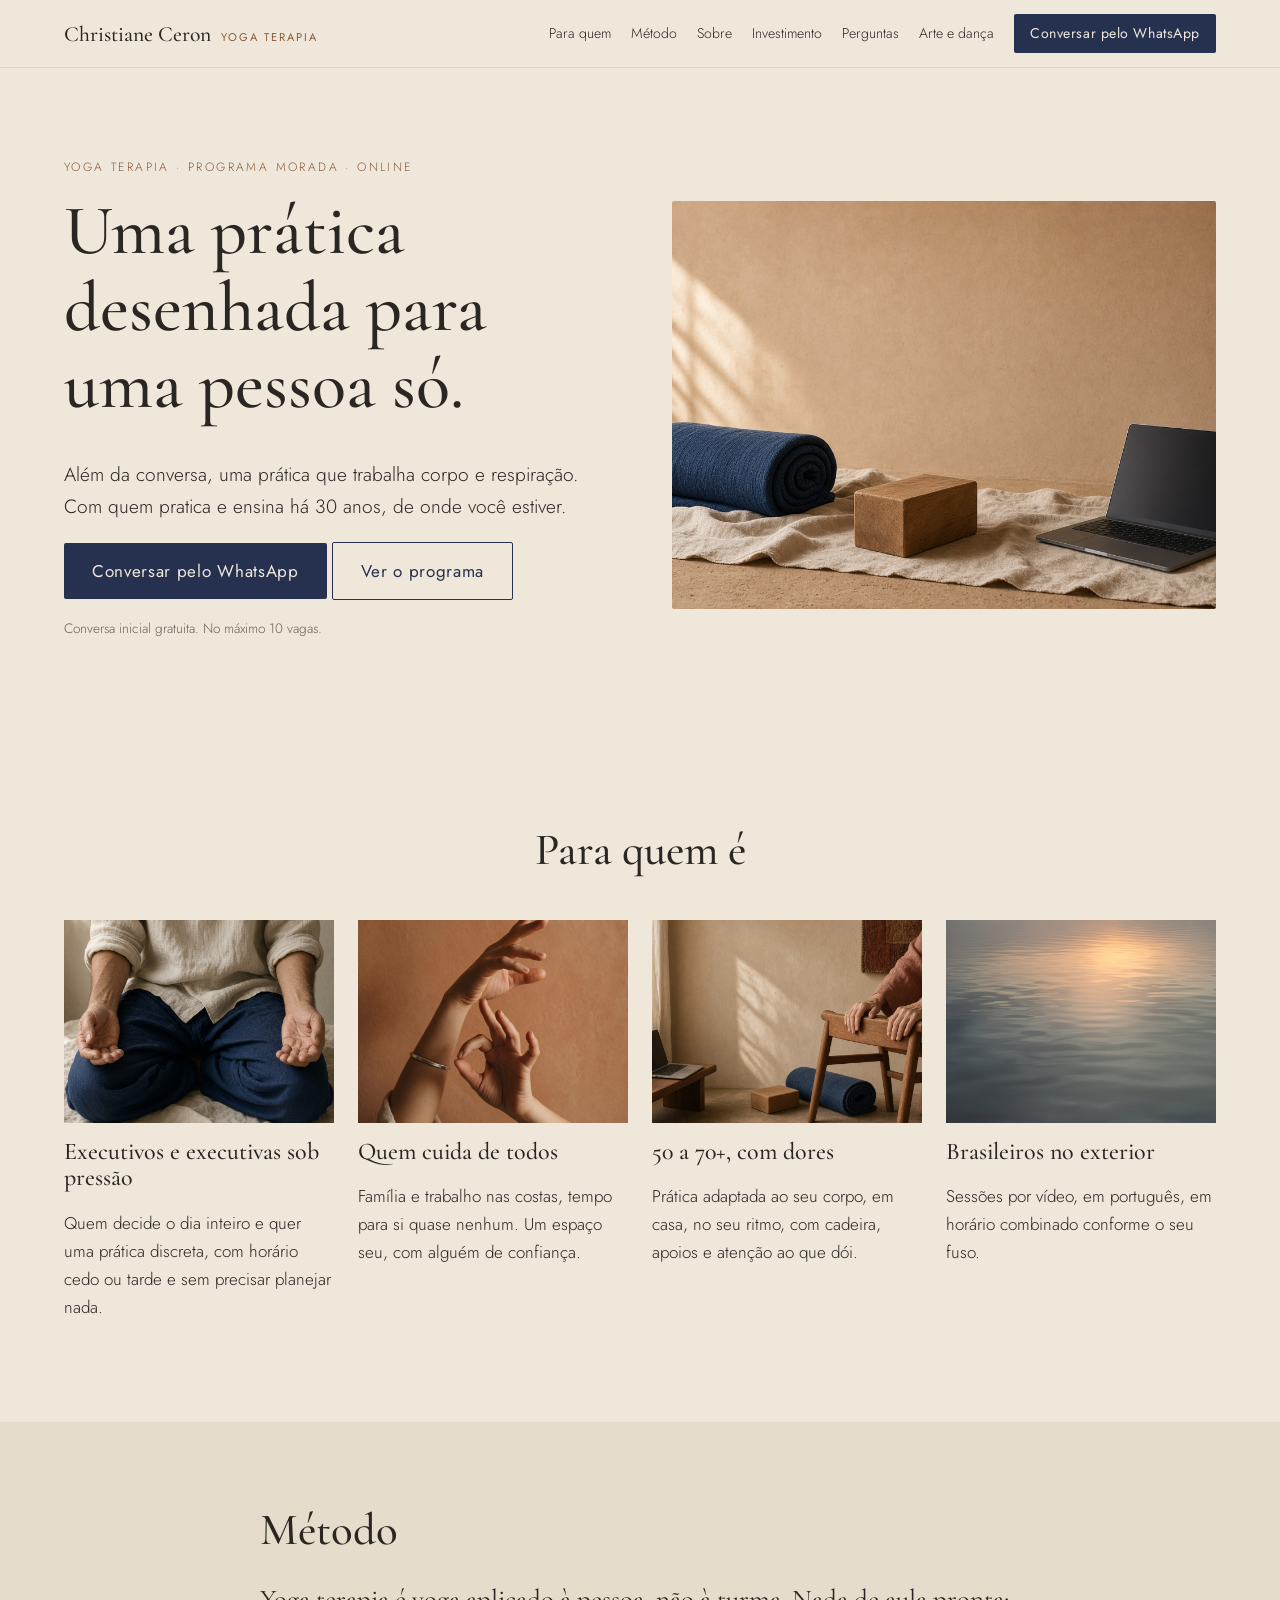
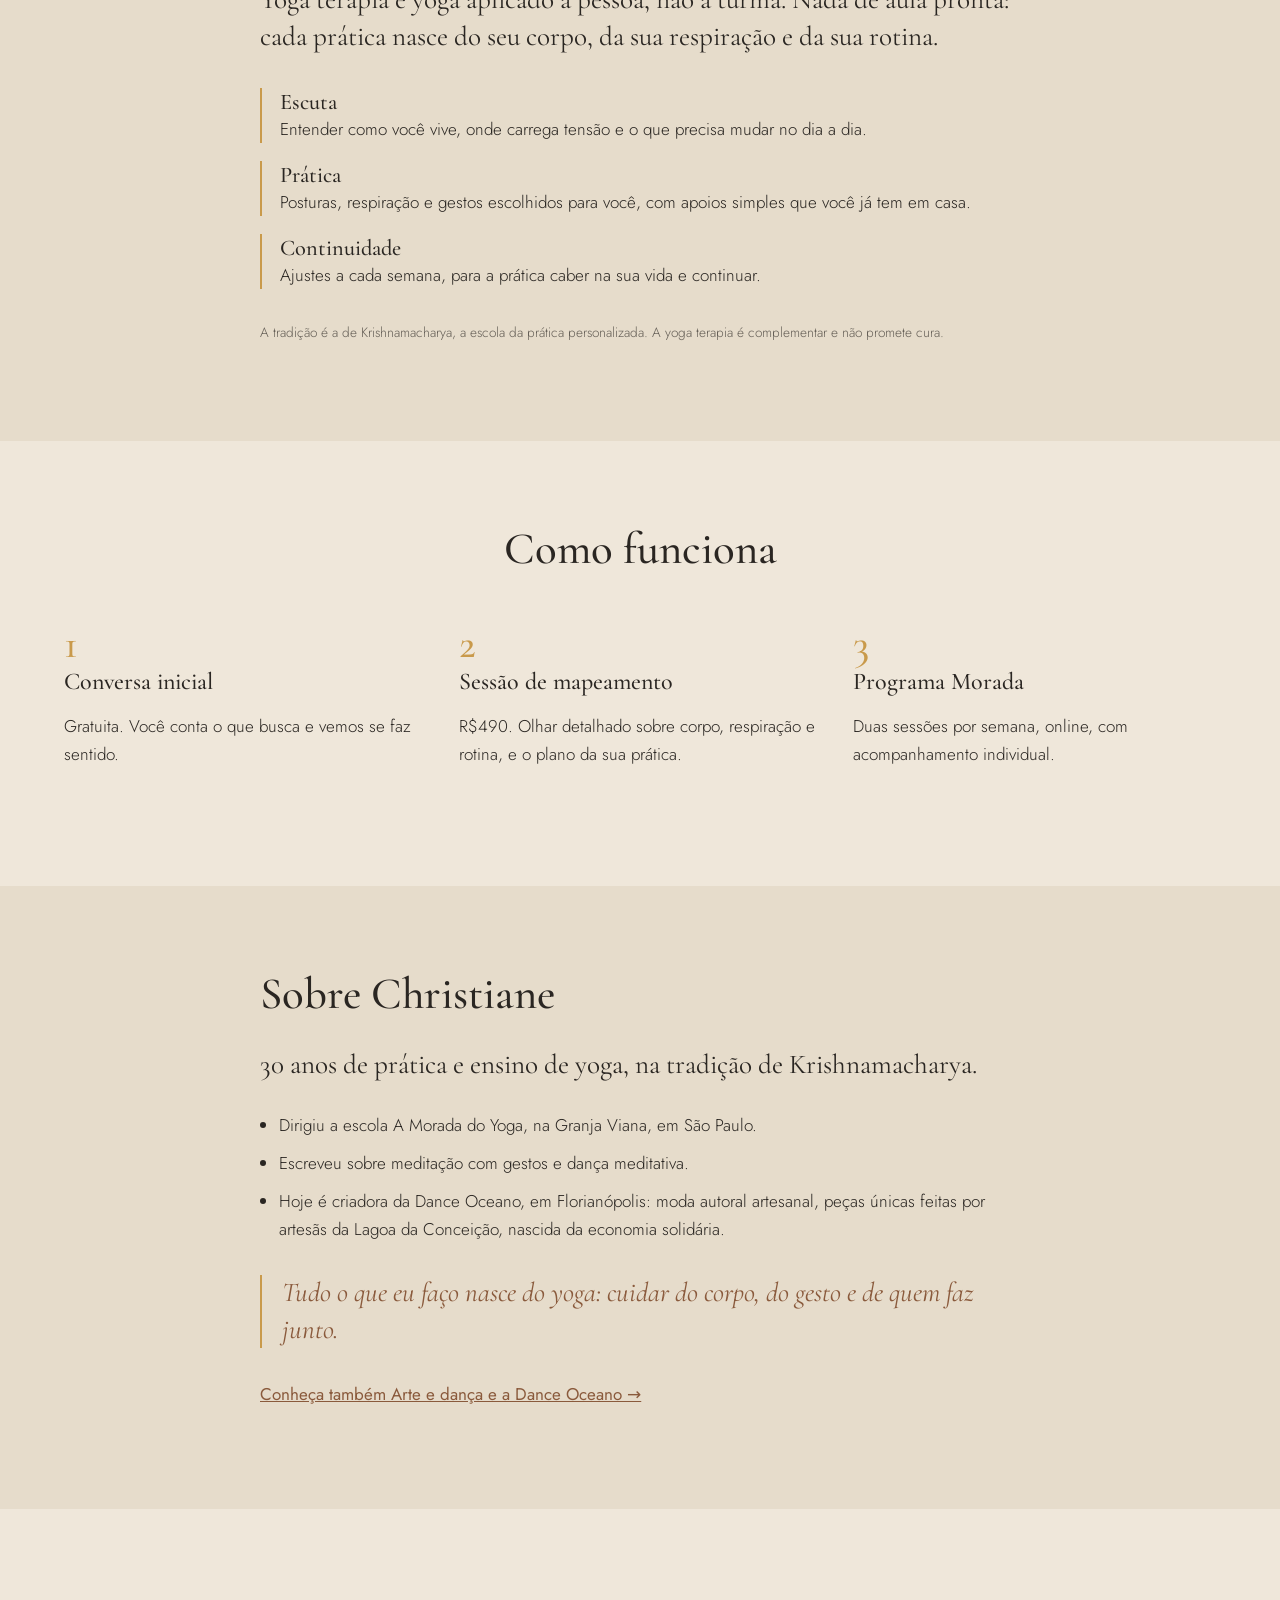
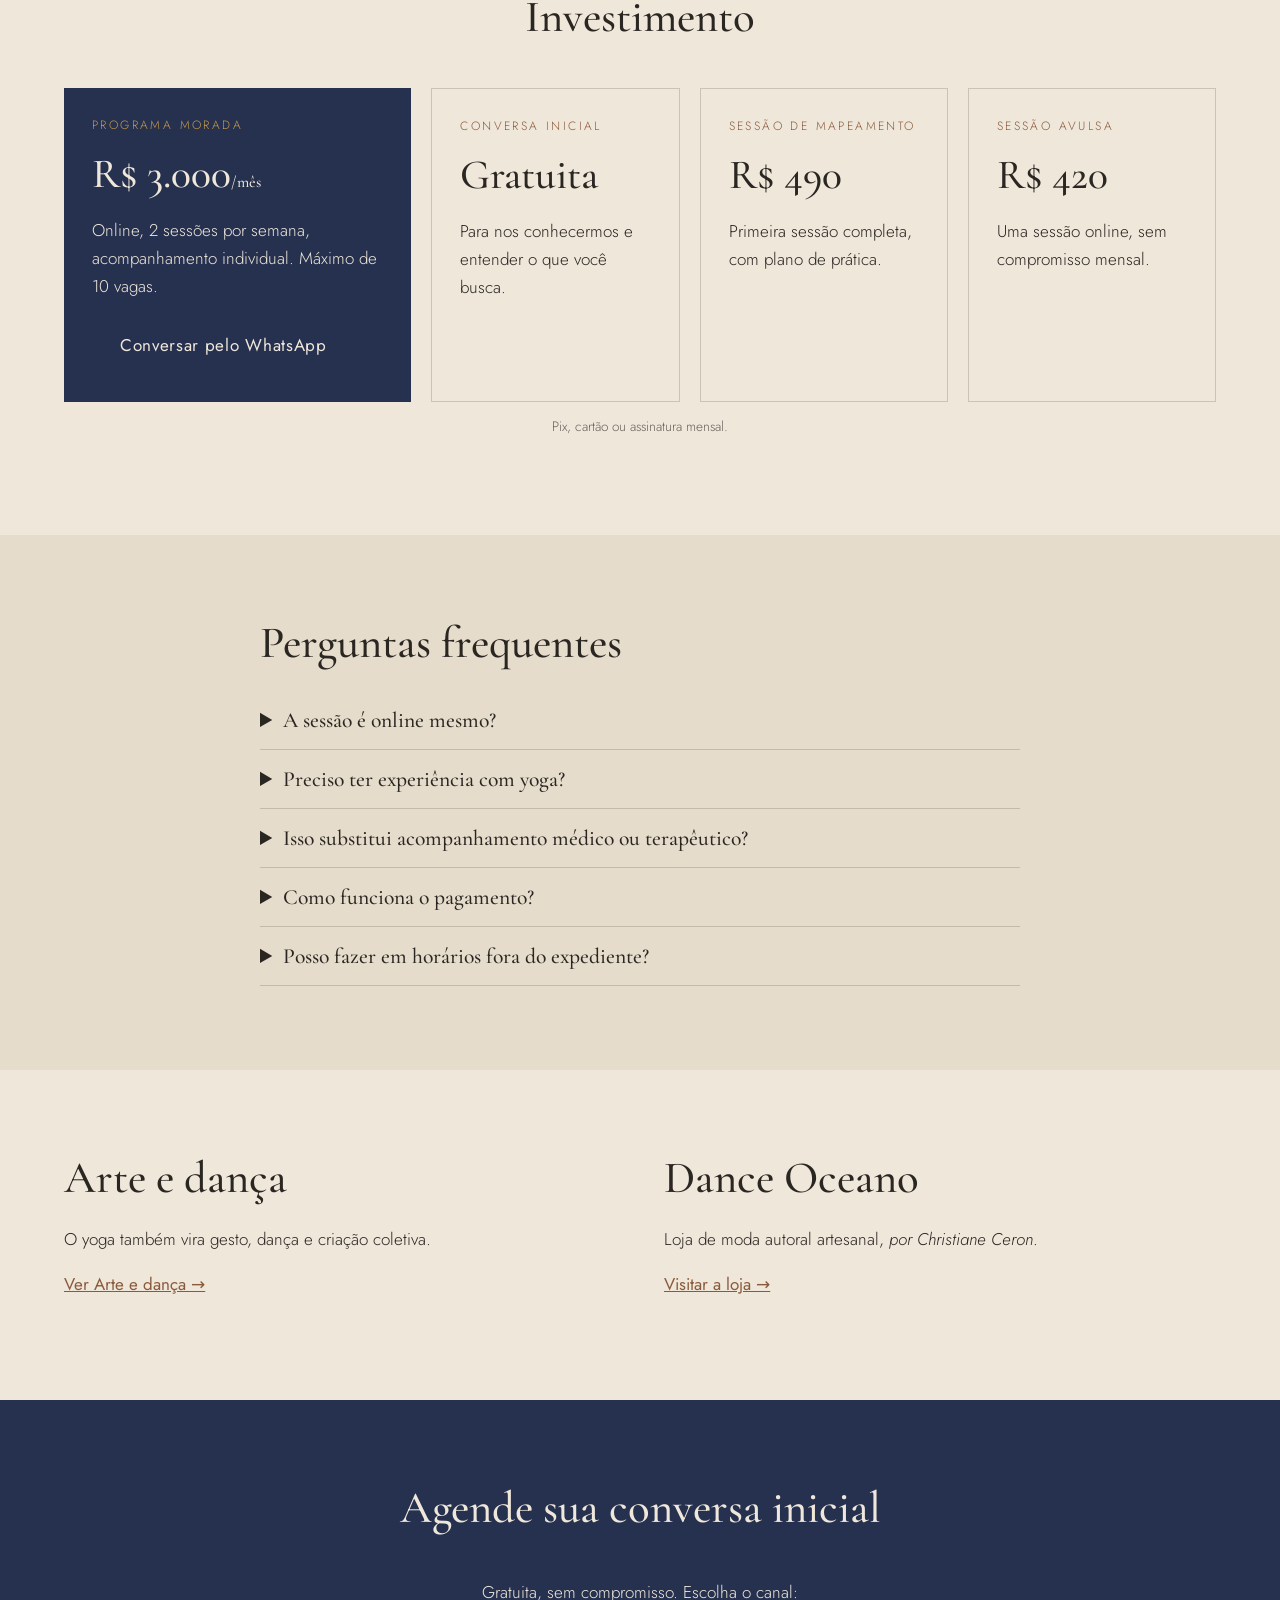
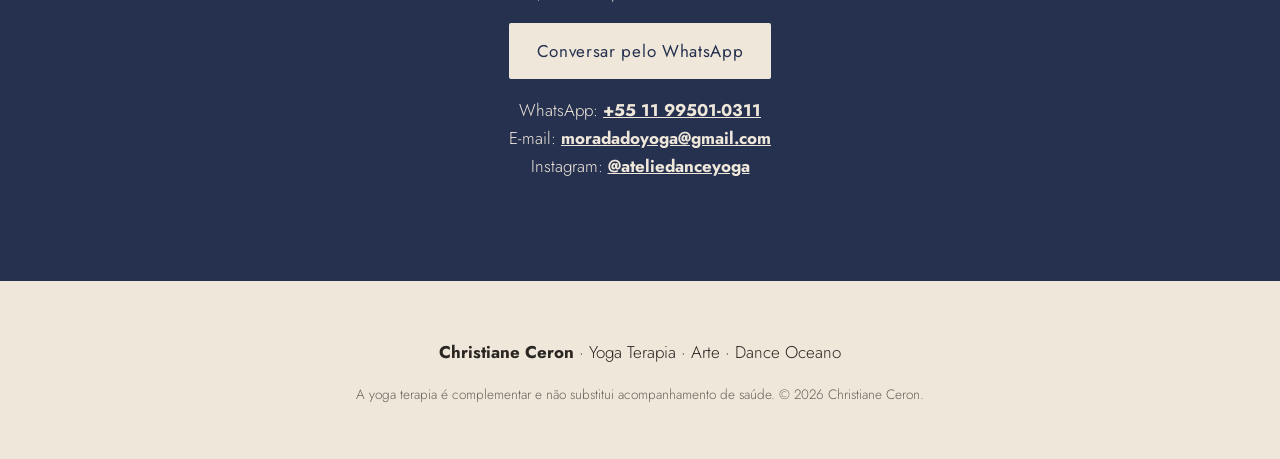
==== commit 885815dc: "Corrige handle do Instagram" ====
--- a/index.html
+++ b/index.html
@@ -26,7 +26,7 @@
 <link rel="stylesheet" href="style.css">
 <script type="application/ld+json">
 {"@context":"https://schema.org","@graph":[
-{"@type":"Person","@id":"https://christianeceron.com.br/#christiane","name":"Christiane Ceron","telephone":"+55-11-99501-0311","email":"moradadoyoga@gmail.com","jobTitle":"Professora de yoga e yoga terapia","url":"https://christianeceron.com.br/","description":"30 anos de prática e ensino de yoga. Criadora da Dance Oceano, em Florianópolis.","sameAs":["https://danceoceanobrasil.com.br","https://www.instagram.com/ataliedanceyoga/"]},
+{"@type":"Person","@id":"https://christianeceron.com.br/#christiane","name":"Christiane Ceron","telephone":"+55-11-99501-0311","email":"moradadoyoga@gmail.com","jobTitle":"Professora de yoga e yoga terapia","url":"https://christianeceron.com.br/","description":"30 anos de prática e ensino de yoga. Criadora da Dance Oceano, em Florianópolis.","sameAs":["https://danceoceanobrasil.com.br","https://www.instagram.com/ateliedanceyoga/"]},
 {"@type":"Service","name":"Yoga Terapia online · Programa Morada","serviceType":"Yoga terapia individual online","provider":{"@id":"https://christianeceron.com.br/#christiane"},"areaServed":"Worldwide","inLanguage":"pt-BR","availableChannel":{"@type":"ServiceChannel","serviceUrl":"https://christianeceron.com.br/"},"offers":[{"@type":"Offer","name":"Programa Morada (2 sessões por semana)","price":"3000","priceCurrency":"BRL","description":"Mensal, online, no máximo 10 vagas"},{"@type":"Offer","name":"Sessão de mapeamento","price":"490","priceCurrency":"BRL"},{"@type":"Offer","name":"Sessão avulsa","price":"420","priceCurrency":"BRL"}]},
 {"@type":"FAQPage","mainEntity":[
 {"@type":"Question","name":"A sessão é online mesmo?","acceptedAnswer":{"@type":"Answer","text":"Sim. Todas as sessões são por vídeo, de onde você estiver, no Brasil ou no exterior."}},
@@ -102,7 +102,7 @@
 <section id="contato" class="sec cta"><h2>Agende sua conversa inicial</h2>
 <p>Gratuita, sem compromisso. Escolha o canal:</p>
 <p><a class="btn light" href="https://wa.me/5511995010311?text=Ol%C3%A1%20Christiane%2C%20gostaria%20de%20agendar%20a%20conversa%20inicial" rel="noopener">Conversar pelo WhatsApp</a></p>
-<ul class="contacts"><li>WhatsApp: <b><a href="https://wa.me/5511995010311?text=Ol%C3%A1%20Christiane%2C%20gostaria%20de%20agendar%20a%20conversa%20inicial" rel="noopener">+55 11 99501-0311</a></b></li><li>E-mail: <b><a href="mailto:moradadoyoga@gmail.com">moradadoyoga@gmail.com</a></b></li><li>Instagram: <b><a href="https://www.instagram.com/ataliedanceyoga/" target="_blank" rel="noopener">@ataliedanceyoga</a></b></li></ul></section>
+<ul class="contacts"><li>WhatsApp: <b><a href="https://wa.me/5511995010311?text=Ol%C3%A1%20Christiane%2C%20gostaria%20de%20agendar%20a%20conversa%20inicial" rel="noopener">+55 11 99501-0311</a></b></li><li>E-mail: <b><a href="mailto:moradadoyoga@gmail.com">moradadoyoga@gmail.com</a></b></li><li>Instagram: <b><a href="https://www.instagram.com/ateliedanceyoga/" target="_blank" rel="noopener">@ateliedanceyoga</a></b></li></ul></section>
 </main>
 <footer><p><b>Christiane Ceron</b> · Yoga Terapia · Arte · Dance Oceano</p><p class="small">A yoga terapia é complementar e não substitui acompanhamento de saúde. © 2026 Christiane Ceron.</p></footer>
 </body></html>
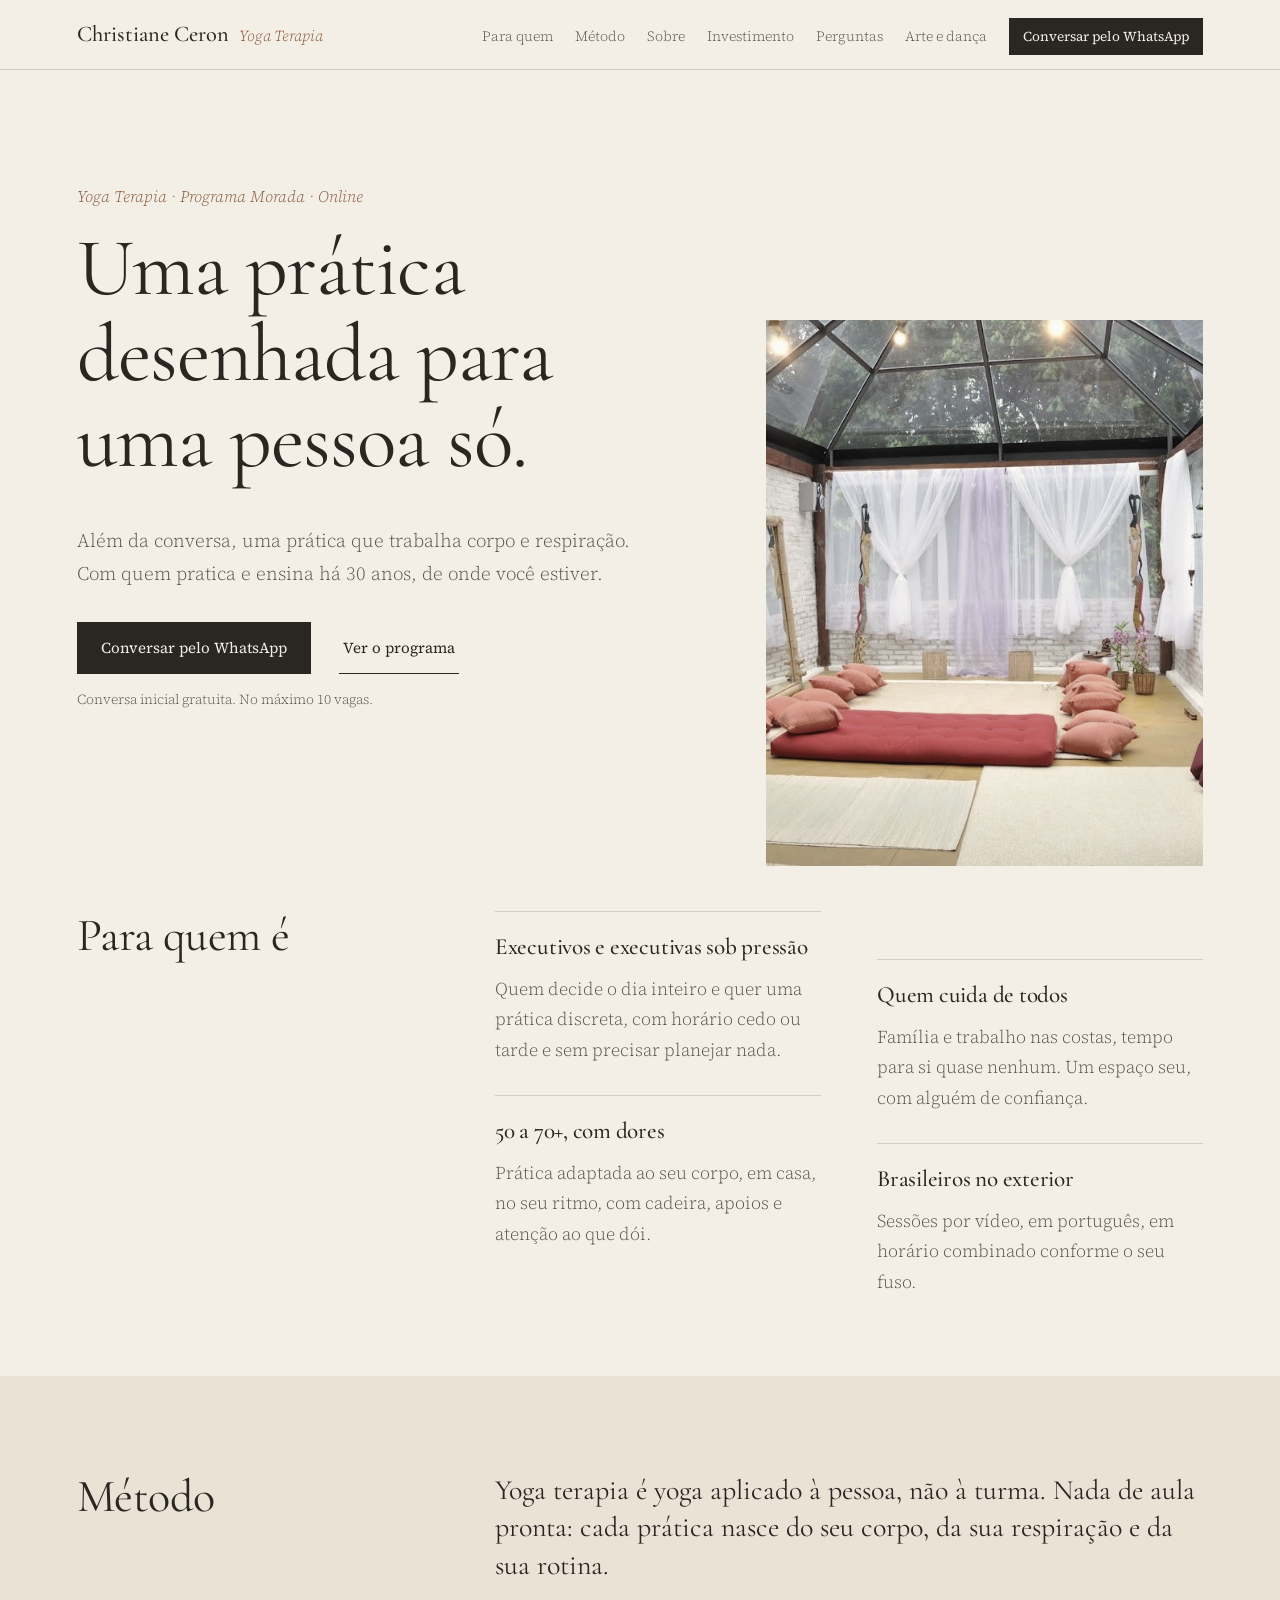
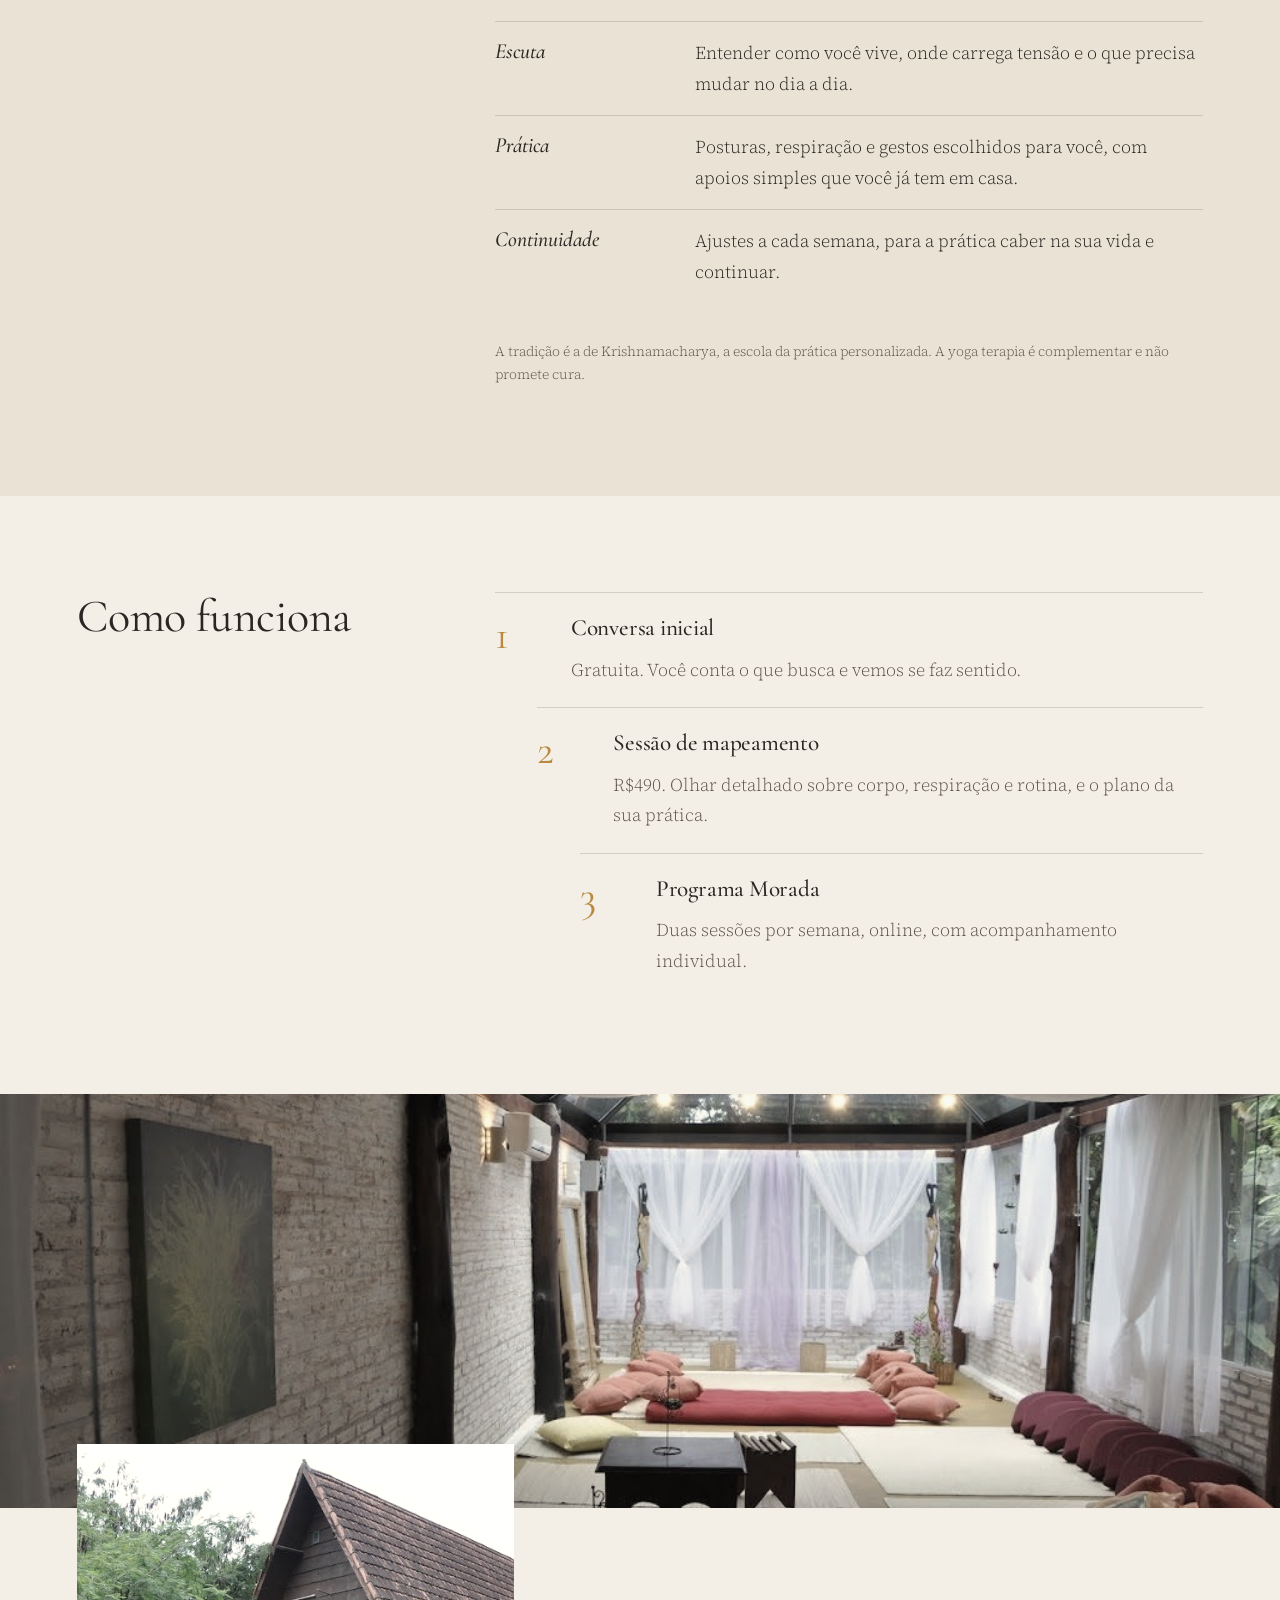
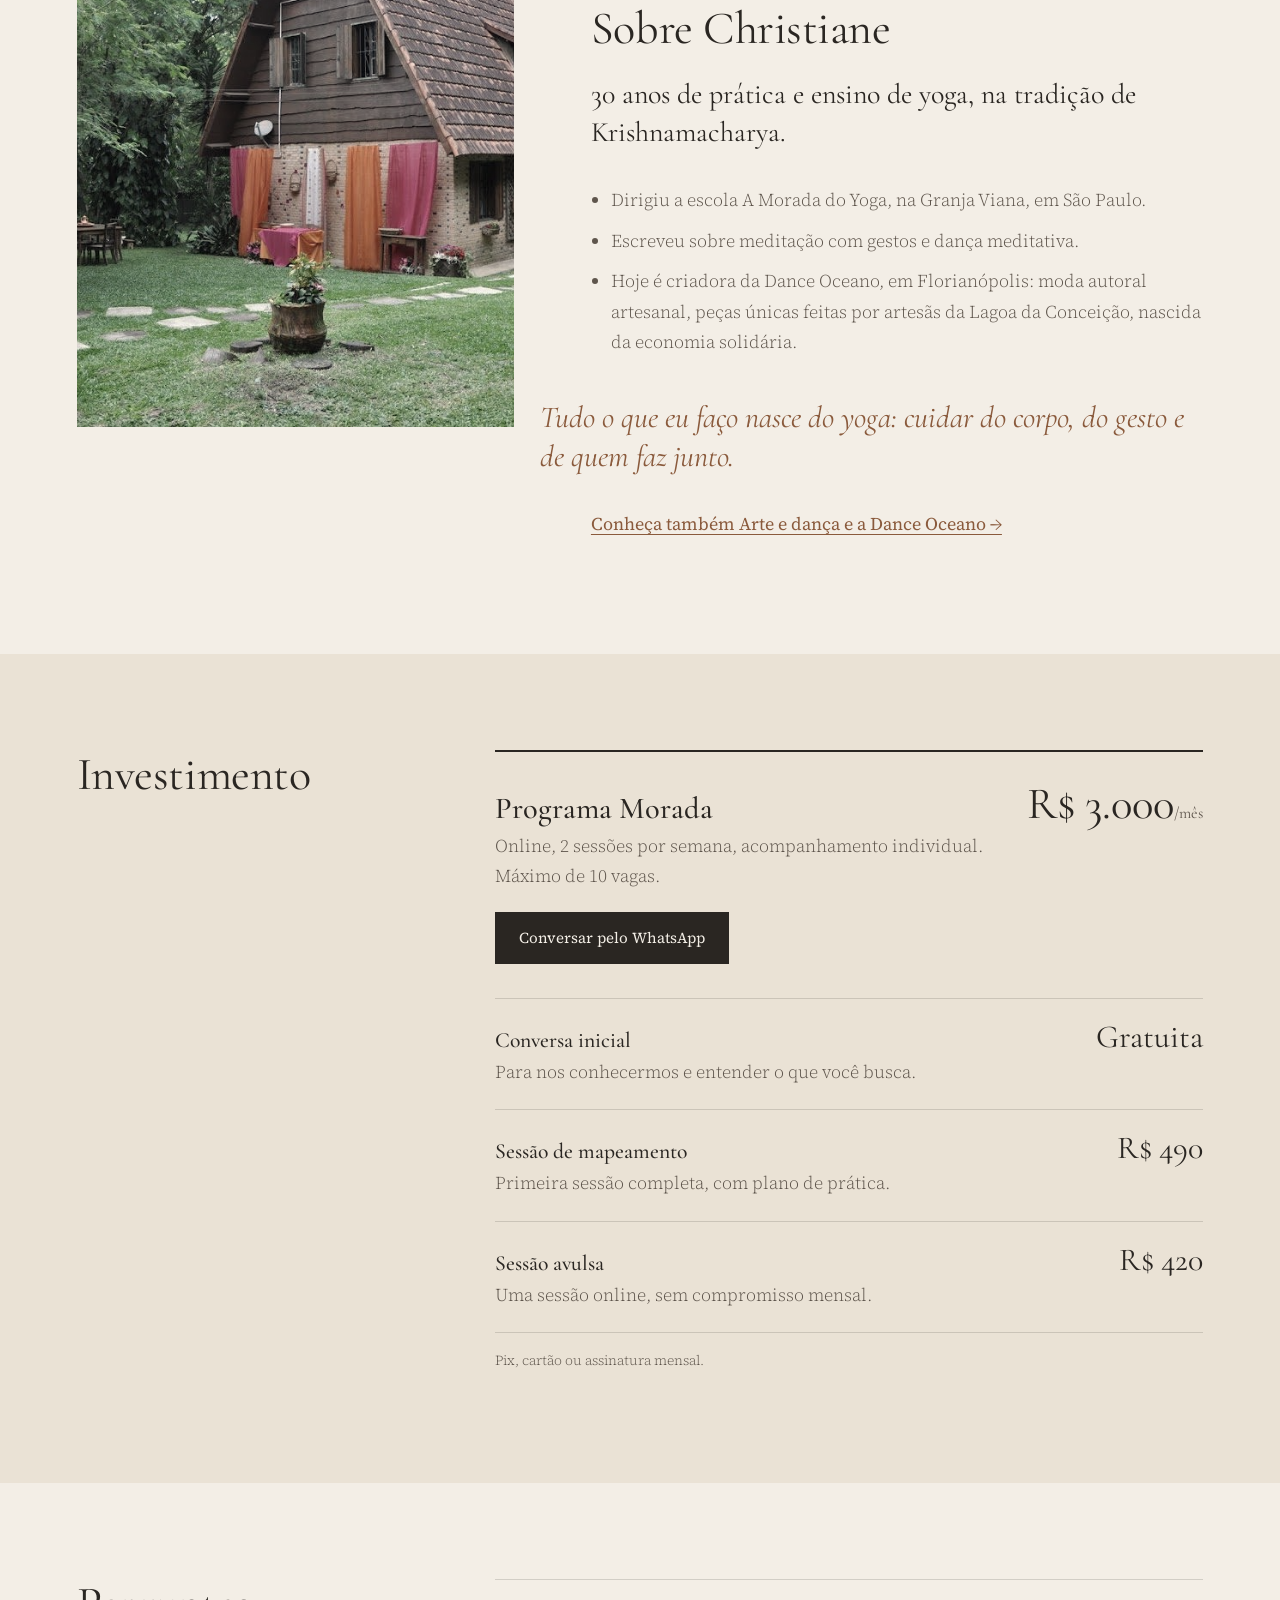
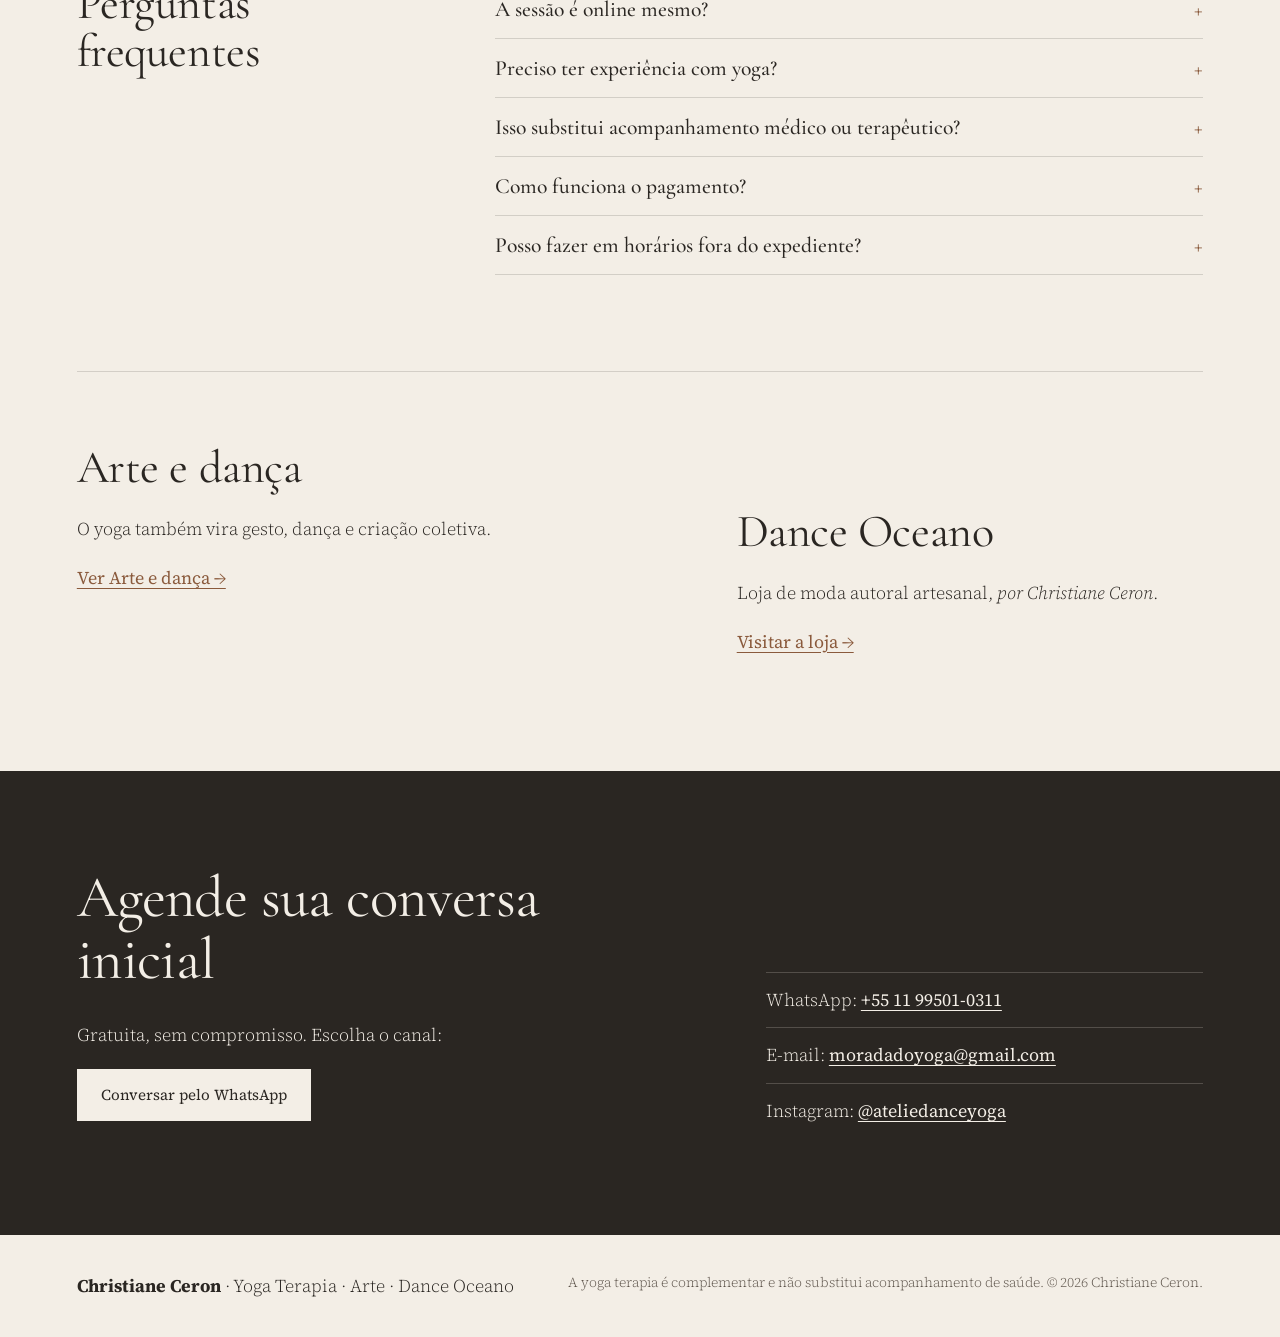
==== commit 57cd5731: "Visual editorial: layout assimétrico, fotos reais da Morada do Yoga, tipografia serifada, sem cards " ====
--- a/index.html
+++ b/index.html
@@ -22,7 +22,7 @@
 <meta name="twitter:image" content="https://christianeceron.com.br/img/online.jpg">
 <meta name="theme-color" content="#EFE7DA">
 <link rel="preconnect" href="https://fonts.googleapis.com"><link rel="preconnect" href="https://fonts.gstatic.com" crossorigin>
-<link href="https://fonts.googleapis.com/css2?family=Cormorant+Garamond:ital,wght@0,400;0,500;0,600;1,400&family=Jost:wght@300;400;500&display=swap" rel="stylesheet">
+<link href="https://fonts.googleapis.com/css2?family=Cormorant+Garamond:ital,wght@0,400;0,500;1,400;1,500&family=Source+Serif+4:ital,opsz,wght@0,8..60,300;0,8..60,400;0,8..60,600;1,8..60,300&display=swap" rel="stylesheet">
 <link rel="stylesheet" href="style.css">
 <script type="application/ld+json">
 {"@context":"https://schema.org","@graph":[
@@ -45,33 +45,36 @@
  <div class="hero-t"><p class="eyebrow">Yoga Terapia · Programa Morada · Online</p>
  <h1>Uma prática desenhada para uma pessoa só.</h1>
  <p class="lead">Além da conversa, uma prática que trabalha corpo e respiração. Com quem pratica e ensina há 30 anos, de onde você estiver.</p>
- <p><a class="btn" href="https://wa.me/5511995010311?text=Ol%C3%A1%20Christiane%2C%20gostaria%20de%20agendar%20a%20conversa%20inicial" rel="noopener">Conversar pelo WhatsApp</a> <a class="btn ghost" href="#investimento">Ver o programa</a></p>
+ <p class="actions"><a class="btn" href="https://wa.me/5511995010311?text=Ol%C3%A1%20Christiane%2C%20gostaria%20de%20agendar%20a%20conversa%20inicial" rel="noopener">Conversar pelo WhatsApp</a> <a class="btn ghost" href="#investimento">Ver o programa</a></p>
  <p class="small">Conversa inicial gratuita. No máximo 10 vagas.</p></div>
- <div class="hero-i"><img src="img/online.jpg" alt="Tapete de yoga, bolster azul e notebook sobre linho, para sessão online" width="1280" height="720"></div>
+ <figure class="hero-i"><img src="img/morada-sala.jpg" alt="Sala de prática da antiga escola A Morada do Yoga, na Granja Viana, com almofadas no chão e teto de vidro" width="1024" height="680"></figure>
 </section>
 
-<section id="para-quem" class="sec"><h2>Para quem é</h2>
-<div class="grid4">
-<article><img src="img/homem.jpg" alt="Pessoa sentada em postura de meditação, mãos sobre os joelhos" loading="lazy"><h3>Executivos e executivas sob pressão</h3><p>Quem decide o dia inteiro e quer uma prática discreta, com horário cedo ou tarde e sem precisar planejar nada.</p></article>
-<article><img src="img/maos.jpg" alt="Mãos em gesto expressivo contra parede de argila" loading="lazy"><h3>Quem cuida de todos</h3><p>Família e trabalho nas costas, tempo para si quase nenhum. Um espaço seu, com alguém de confiança.</p></article>
-<article><img src="img/60mais.jpg" alt="Cadeira, bolster e notebook numa sala clara" loading="lazy"><h3>50 a 70+, com dores</h3><p>Prática adaptada ao seu corpo, em casa, no seu ritmo, com cadeira, apoios e atenção ao que dói.</p></article>
-<article><img src="img/mar.jpg" alt="Mar ao entardecer" loading="lazy"><h3>Brasileiros no exterior</h3><p>Sessões por vídeo, em português, em horário combinado conforme o seu fuso.</p></article>
+<section id="para-quem" class="sec cols"><div class="col-h"><h2>Para quem é</h2></div>
+<div class="people">
+<article><h3>Executivos e executivas sob pressão</h3><p>Quem decide o dia inteiro e quer uma prática discreta, com horário cedo ou tarde e sem precisar planejar nada.</p></article>
+<article><h3>Quem cuida de todos</h3><p>Família e trabalho nas costas, tempo para si quase nenhum. Um espaço seu, com alguém de confiança.</p></article>
+<article><h3>50 a 70+, com dores</h3><p>Prática adaptada ao seu corpo, em casa, no seu ritmo, com cadeira, apoios e atenção ao que dói.</p></article>
+<article><h3>Brasileiros no exterior</h3><p>Sessões por vídeo, em português, em horário combinado conforme o seu fuso.</p></article>
 </div></section>
 
-<section id="metodo" class="sec alt"><div class="narrow"><h2>Método</h2>
+<section id="metodo" class="sec alt"><div class="cols inner"><div class="col-h"><h2>Método</h2></div><div class="col-b">
 <p class="big">Yoga terapia é yoga aplicado à pessoa, não à turma. Nada de aula pronta: cada prática nasce do seu corpo, da sua respiração e da sua rotina.</p>
 <ol class="steps3"><li><b>Escuta</b><span>Entender como você vive, onde carrega tensão e o que precisa mudar no dia a dia.</span></li>
 <li><b>Prática</b><span>Posturas, respiração e gestos escolhidos para você, com apoios simples que você já tem em casa.</span></li>
 <li><b>Continuidade</b><span>Ajustes a cada semana, para a prática caber na sua vida e continuar.</span></li></ol>
-<p class="small">A tradição é a de Krishnamacharya, a escola da prática personalizada. A yoga terapia é complementar e não promete cura.</p></div></section>
+<p class="small">A tradição é a de Krishnamacharya, a escola da prática personalizada. A yoga terapia é complementar e não promete cura.</p></div></div></section>
 
-<section id="como" class="sec"><h2>Como funciona</h2>
+<section id="como" class="sec cols"><div class="col-h"><h2>Como funciona</h2></div>
 <ol class="steps">
-<li><b>1</b><h3>Conversa inicial</h3><p>Gratuita. Você conta o que busca e vemos se faz sentido.</p></li>
-<li><b>2</b><h3>Sessão de mapeamento</h3><p>R$490. Olhar detalhado sobre corpo, respiração e rotina, e o plano da sua prática.</p></li>
-<li><b>3</b><h3>Programa Morada</h3><p>Duas sessões por semana, online, com acompanhamento individual.</p></li></ol></section>
+<li><b>1</b><div><h3>Conversa inicial</h3><p>Gratuita. Você conta o que busca e vemos se faz sentido.</p></div></li>
+<li><b>2</b><div><h3>Sessão de mapeamento</h3><p>R$490. Olhar detalhado sobre corpo, respiração e rotina, e o plano da sua prática.</p></div></li>
+<li><b>3</b><div><h3>Programa Morada</h3><p>Duas sessões por semana, online, com acompanhamento individual.</p></div></li></ol></section>
 
-<section id="sobre" class="sec alt"><div class="narrow"><h2>Sobre Christiane</h2>
+<figure class="band"><img src="img/morada-sala2.jpg" alt="Outra vista da sala de prática de A Morada do Yoga, na Granja Viana" width="1024" height="680"></figure>
+
+<section id="sobre" class="sec about"><div class="about-i"><img src="img/morada-casa.jpg" alt="Casa da escola A Morada do Yoga, na Granja Viana, em São Paulo" width="1024" height="680"></div>
+<div class="about-t"><h2>Sobre Christiane</h2>
 <p class="big">30 anos de prática e ensino de yoga, na tradição de Krishnamacharya.</p>
 <ul class="facts">
 <li>Dirigiu a escola A Morada do Yoga, na Granja Viana, em São Paulo.</li>
@@ -80,15 +83,15 @@
 <blockquote>Tudo o que eu faço nasce do yoga: cuidar do corpo, do gesto e de quem faz junto.</blockquote>
 <p><a href="arte-e-danca.html" class="link">Conheça também Arte e dança e a Dance Oceano →</a></p></div></section>
 
-<section id="investimento" class="sec"><h2>Investimento</h2>
-<div class="prices">
-<article class="main"><p class="eyebrow">Programa Morada</p><p class="price">R$ 3.000<small>/mês</small></p><p>Online, 2 sessões por semana, acompanhamento individual. Máximo de 10 vagas.</p><a class="btn" href="https://wa.me/5511995010311?text=Ol%C3%A1%20Christiane%2C%20gostaria%20de%20agendar%20a%20conversa%20inicial" rel="noopener">Conversar pelo WhatsApp</a></article>
-<article><p class="eyebrow">Conversa inicial</p><p class="price">Gratuita</p><p>Para nos conhecermos e entender o que você busca.</p></article>
-<article><p class="eyebrow">Sessão de mapeamento</p><p class="price">R$ 490</p><p>Primeira sessão completa, com plano de prática.</p></article>
-<article><p class="eyebrow">Sessão avulsa</p><p class="price">R$ 420</p><p>Uma sessão online, sem compromisso mensal.</p></article>
-</div><p class="small center">Pix, cartão ou assinatura mensal.</p></section>
+<section id="investimento" class="sec alt"><div class="cols inner"><div class="col-h"><h2>Investimento</h2></div>
+<div class="col-b"><div class="prices">
+<article class="main"><div><p class="eyebrow">Programa Morada</p><p>Online, 2 sessões por semana, acompanhamento individual. Máximo de 10 vagas.</p><a class="btn" href="https://wa.me/5511995010311?text=Ol%C3%A1%20Christiane%2C%20gostaria%20de%20agendar%20a%20conversa%20inicial" rel="noopener">Conversar pelo WhatsApp</a></div><p class="price">R$ 3.000<small>/mês</small></p></article>
+<article><div><p class="eyebrow">Conversa inicial</p><p>Para nos conhecermos e entender o que você busca.</p></div><p class="price">Gratuita</p></article>
+<article><div><p class="eyebrow">Sessão de mapeamento</p><p>Primeira sessão completa, com plano de prática.</p></div><p class="price">R$ 490</p></article>
+<article><div><p class="eyebrow">Sessão avulsa</p><p>Uma sessão online, sem compromisso mensal.</p></div><p class="price">R$ 420</p></article>
+</div><p class="small">Pix, cartão ou assinatura mensal.</p></div></div></section>
 
-<section id="faq" class="sec alt"><div class="narrow"><h2>Perguntas frequentes</h2>
+<section id="faq" class="sec cols"><div class="col-h"><h2>Perguntas frequentes</h2></div><div class="col-b">
 <details><summary>A sessão é online mesmo?</summary><p>Sim. Todas as sessões são por vídeo, de onde você estiver, no Brasil ou no exterior.</p></details>
 <details><summary>Preciso ter experiência com yoga?</summary><p>Não. A prática é desenhada para o seu corpo e a sua rotina, do ponto onde você está.</p></details>
 <details><summary>Isso substitui acompanhamento médico ou terapêutico?</summary><p>Não. A yoga terapia é complementar e não promete cura. Ela não substitui acompanhamento de profissionais de saúde.</p></details>
@@ -96,13 +99,13 @@
 <details><summary>Posso fazer em horários fora do expediente?</summary><p>Sim. Os horários são combinados com você, cedo ou no fim do dia, e a agenda tem no máximo 10 vagas.</p></details>
 </div></section>
 
-<section id="arte" class="sec"><div class="split"><div><h2>Arte e dança</h2><p>O yoga também vira gesto, dança e criação coletiva.</p><p><a class="link" href="arte-e-danca.html">Ver Arte e dança →</a></p></div>
-<div><h2>Dance Oceano</h2><p>Loja de moda autoral artesanal, <i>por Christiane Ceron</i>.</p><p><a class="link" href="https://danceoceanobrasil.com.br" rel="noopener">Visitar a loja →</a></p></div></div></section>
+<section id="arte" class="sec arte"><div><h2>Arte e dança</h2><p>O yoga também vira gesto, dança e criação coletiva.</p><p><a class="link" href="arte-e-danca.html">Ver Arte e dança →</a></p></div>
+<div><h2>Dance Oceano</h2><p>Loja de moda autoral artesanal, <i>por Christiane Ceron</i>.</p><p><a class="link" href="https://danceoceanobrasil.com.br" rel="noopener">Visitar a loja →</a></p></div></section>
 
-<section id="contato" class="sec cta"><h2>Agende sua conversa inicial</h2>
+<section id="contato" class="cta"><div class="cta-in"><div><h2>Agende sua conversa inicial</h2>
 <p>Gratuita, sem compromisso. Escolha o canal:</p>
-<p><a class="btn light" href="https://wa.me/5511995010311?text=Ol%C3%A1%20Christiane%2C%20gostaria%20de%20agendar%20a%20conversa%20inicial" rel="noopener">Conversar pelo WhatsApp</a></p>
-<ul class="contacts"><li>WhatsApp: <b><a href="https://wa.me/5511995010311?text=Ol%C3%A1%20Christiane%2C%20gostaria%20de%20agendar%20a%20conversa%20inicial" rel="noopener">+55 11 99501-0311</a></b></li><li>E-mail: <b><a href="mailto:moradadoyoga@gmail.com">moradadoyoga@gmail.com</a></b></li><li>Instagram: <b><a href="https://www.instagram.com/ateliedanceyoga/" target="_blank" rel="noopener">@ateliedanceyoga</a></b></li></ul></section>
+<p><a class="btn light" href="https://wa.me/5511995010311?text=Ol%C3%A1%20Christiane%2C%20gostaria%20de%20agendar%20a%20conversa%20inicial" rel="noopener">Conversar pelo WhatsApp</a></p></div>
+<ul class="contacts"><li>WhatsApp: <b><a href="https://wa.me/5511995010311?text=Ol%C3%A1%20Christiane%2C%20gostaria%20de%20agendar%20a%20conversa%20inicial" rel="noopener">+55 11 99501-0311</a></b></li><li>E-mail: <b><a href="mailto:moradadoyoga@gmail.com">moradadoyoga@gmail.com</a></b></li><li>Instagram: <b><a href="https://www.instagram.com/ateliedanceyoga/" target="_blank" rel="noopener">@ateliedanceyoga</a></b></li></ul></div></section>
 </main>
 <footer><p><b>Christiane Ceron</b> · Yoga Terapia · Arte · Dance Oceano</p><p class="small">A yoga terapia é complementar e não substitui acompanhamento de saúde. © 2026 Christiane Ceron.</p></footer>
 </body></html>
--- a/style.css
+++ b/style.css
@@ -1,38 +1,138 @@
-:root{--linho:#EFE7DA;--tinta:#2A2622;--argila:#8A5A3C;--acafrao:#C99A4B;--indigo:#26314F;--pedra:#6F8682}
+:root{--gx:max(6vw,calc((100% - 1280px)/2));--linho:#F3EEE6;--papel:#EAE2D5;--tinta:#2A2622;--suave:#5E554C;--argila:#8A5A3C;--acafrao:#B8893E;--indigo:#26314F;--fio:#2a262229}
 *{box-sizing:border-box}html{scroll-behavior:smooth}
-body{margin:0;background:var(--linho);color:var(--tinta);font:300 17px/1.65 Jost,system-ui,sans-serif}
+body{margin:0;background:var(--linho);color:var(--tinta);font:300 18px/1.7 "Source Serif 4",Georgia,serif;-webkit-font-smoothing:antialiased}
 img{max-width:100%;height:auto;display:block}
-h1,h2,h3{font-family:"Cormorant Garamond",Georgia,serif;font-weight:500;line-height:1.1;margin:0 0 .5em}
-h1{font-size:clamp(2.4rem,5.5vw,4.4rem)}h2{font-size:clamp(2rem,3.5vw,2.8rem)}h3{font-size:1.5rem}
+figure{margin:0}
+h1,h2,h3{font-family:"Cormorant Garamond",Georgia,serif;font-weight:500;line-height:1.05;margin:0 0 .5em;letter-spacing:-.01em}
+h1{font-size:clamp(2.7rem,6.4vw,5.6rem);font-weight:400}
+h2{font-size:clamp(2rem,3.6vw,3rem);font-weight:400}
+h3{font-size:1.45rem;line-height:1.2}
+p{margin:0 0 1em}
 a{color:inherit}
-.top{position:sticky;top:0;z-index:5;display:flex;justify-content:space-between;align-items:center;gap:16px;padding:14px 5vw;background:rgba(239,231,218,.94);backdrop-filter:blur(6px);border-bottom:1px solid #2a262218}
-.brand{font:500 1.35rem "Cormorant Garamond",serif;text-decoration:none}.brand span{font:400 .7rem Jost;letter-spacing:.18em;text-transform:uppercase;color:var(--argila);margin-left:10px}
-nav{display:flex;gap:20px;align-items:center;font-size:.88rem}nav a{text-decoration:none}
-.btn{display:inline-block;background:var(--indigo);color:var(--linho);padding:14px 28px;border-radius:2px;text-decoration:none;font-weight:400;letter-spacing:.04em}
-.btn.sm{padding:8px 16px}.btn.ghost{background:none;color:var(--indigo);border:1px solid var(--indigo)}.btn.light{background:var(--linho);color:var(--indigo)}
-.eyebrow{font-size:.75rem;letter-spacing:.2em;text-transform:uppercase;color:var(--argila);margin:0 0 14px}
-.small{font-size:.85rem;color:#2a2622b0}.center{text-align:center}
-.hero{display:grid;grid-template-columns:1fr 1fr;gap:5vw;align-items:center;padding:7vw 5vw}
-.lead{font-size:1.2rem;max-width:34em}.hero-i img{border-radius:2px;aspect-ratio:4/3;object-fit:cover;width:100%}
-.sec{padding:84px 5vw;max-width:1280px;margin:auto}.alt{max-width:none;background:#e6dccb}.narrow{max-width:760px;margin:auto}
-.sec>h2{text-align:center;margin-bottom:1em}
-.grid4{display:grid;grid-template-columns:repeat(4,1fr);gap:24px}
-.grid4 img{aspect-ratio:4/3;object-fit:cover;width:100%;margin-bottom:16px}
-.big{font:400 1.7rem/1.35 "Cormorant Garamond",serif}
-.steps3{list-style:none;padding:0;display:grid;gap:18px;margin:32px 0}.steps3 li{border-left:2px solid var(--acafrao);padding-left:18px}.steps3 b{display:block;font:500 1.4rem "Cormorant Garamond",serif}
-.steps{list-style:none;padding:0;display:grid;grid-template-columns:repeat(3,1fr);gap:32px}
-.steps b{font:500 2.6rem "Cormorant Garamond",serif;color:var(--acafrao)}
-.facts{padding-left:1.1em}.facts li{margin-bottom:10px}
-blockquote{font:italic 400 1.7rem/1.35 "Cormorant Garamond",serif;color:var(--argila);margin:32px 0;padding-left:20px;border-left:2px solid var(--acafrao)}
-.link{color:var(--argila);font-weight:400}
-.prices{display:grid;grid-template-columns:1.4fr 1fr 1fr 1fr;gap:20px}
-.prices article{border:1px solid #2a262230;padding:28px}.prices .main{background:var(--indigo);color:var(--linho);border:0}.prices .main .eyebrow{color:var(--acafrao)}
-.price{font:500 2.6rem "Cormorant Garamond",serif;margin:0 0 10px}.price small{font-size:1rem}
-details{border-bottom:1px solid #2a262230;padding:16px 0}summary{cursor:pointer;font:500 1.35rem "Cormorant Garamond",serif}
-.split{display:grid;grid-template-columns:1fr 1fr;gap:48px}
-.cta{max-width:none;background:var(--indigo);color:var(--linho);text-align:center}.cta h2{color:var(--linho)}
-.contacts{list-style:none;padding:0}.ph{color:var(--acafrao)}
-footer{padding:40px 5vw;text-align:center}
-.page-hero{padding:8vw 5vw 4vw;max-width:900px;margin:auto}
-@media(max-width:900px){nav a:not(.btn){display:none}.hero,.split{grid-template-columns:1fr}.grid4,.prices,.steps{grid-template-columns:1fr 1fr}.sec{padding:56px 6vw}}
-@media(max-width:600px){body{font-size:16px}.grid4,.prices,.steps{grid-template-columns:1fr}.brand span{display:none}.hero{padding:40px 6vw}}
+.top{position:sticky;top:0;z-index:5;display:flex;justify-content:space-between;align-items:baseline;gap:16px;padding:18px var(--gx) 14px;background:var(--linho);border-bottom:1px solid var(--fio)}
+.brand{font:500 1.4rem "Cormorant Garamond",serif;text-decoration:none}
+.brand span{font:italic 300 .95rem "Source Serif 4",serif;color:var(--argila);margin-left:10px}
+nav{display:flex;gap:22px;align-items:baseline;font-size:.88rem}
+nav a{text-decoration:none;color:var(--suave)}nav a:hover{color:var(--tinta)}
+.btn{display:inline-block;background:var(--tinta);color:var(--linho);padding:13px 24px;text-decoration:none;font-weight:400;font-size:.95rem}
+.btn:hover{background:var(--argila)}
+nav .btn.sm{padding:7px 14px;color:var(--linho);font-size:.85rem}
+.btn.ghost{background:none;color:var(--tinta);padding:13px 4px;border-bottom:1px solid var(--tinta)}
+.btn.ghost:hover{color:var(--argila);border-color:var(--argila)}
+.btn.light{background:var(--linho);color:var(--tinta)}
+.eyebrow{font:italic 300 1rem "Source Serif 4",serif;color:var(--argila);margin:0 0 18px}
+.small{font-size:.86rem;color:var(--suave)}.center{text-align:left}
+.link{color:var(--argila);font-weight:400;text-underline-offset:4px}
+
+/* hero: texto largo à esquerda, foto alta deslocada à direita */
+.hero{display:grid;grid-template-columns:7fr 5fr;gap:6vw;align-items:end;padding:9vw var(--gx) 7vw}
+.hero h1{max-width:9.5em}
+.lead{font-size:1.2rem;max-width:30em;color:var(--suave)}
+.actions{display:flex;gap:28px;align-items:center;flex-wrap:wrap;margin:32px 0 14px}
+.hero-i{margin-bottom:-11vw;position:relative;z-index:1}
+.hero-i img{aspect-ratio:4/5;object-fit:cover;width:100%;filter:saturate(.6) sepia(.12) contrast(.96)}
+
+.sec{padding:96px var(--gx);max-width:none;margin:0}
+.alt{max-width:none;background:var(--papel)}
+.inner{max-width:none}
+.narrow{max-width:720px}
+/* colunas editoriais: título à esquerda, conteúdo à direita */
+.cols{display:grid;grid-template-columns:4fr 8fr;gap:5vw}
+.col-h h2{position:sticky;top:110px}
+.col-b{max-width:760px}
+
+.people{display:grid;grid-template-columns:1fr 1fr;column-gap:56px}
+.people article{border-top:1px solid var(--fio);padding:22px 0 30px}
+.people article:nth-child(even){transform:translateY(48px)}
+.people p{color:var(--suave);margin:0}
+
+.big{font:400 1.75rem/1.35 "Cormorant Garamond",serif;margin-bottom:1.2em}
+.steps3{list-style:none;padding:0;margin:36px 0}
+.steps3 li{display:grid;grid-template-columns:10em 1fr;gap:20px;padding:16px 0;border-top:1px solid var(--fio)}
+.steps3 b{font:italic 500 1.35rem "Cormorant Garamond",serif;font-weight:500}
+
+.steps{list-style:none;padding:0;margin:0}
+.steps li{display:grid;grid-template-columns:4rem 1fr;gap:12px;padding:22px 0;border-top:1px solid var(--fio);max-width:720px}
+.steps li:nth-child(2){margin-left:6%}.steps li:nth-child(3){margin-left:12%}
+.steps b{font:400 2.6rem/1 "Cormorant Garamond",serif;color:var(--acafrao)}
+.steps p{margin:0;color:var(--suave)}
+
+.band{max-width:none;margin:0}
+.band img{width:100%;height:46vh;min-height:260px;object-fit:cover;filter:saturate(.55) sepia(.15) contrast(.95)}
+
+.about{display:grid;grid-template-columns:5fr 7fr;gap:6vw;align-items:start}
+.about-i{margin-top:-160px}
+.about-i img{aspect-ratio:3/4;object-fit:cover;width:100%;filter:saturate(.6) sepia(.12)}
+.facts{padding-left:1.1em;color:var(--suave)}.facts li{margin-bottom:10px}
+blockquote{font:italic 400 1.9rem/1.3 "Cormorant Garamond",serif;color:var(--argila);margin:40px 0 32px -4vw;max-width:22em}
+
+.prices article{display:grid;grid-template-columns:1fr auto;gap:24px;align-items:baseline;border-top:1px solid var(--fio);padding:22px 0}
+.prices article p{margin:0;color:var(--suave)}
+.prices .eyebrow{font:500 1.35rem "Cormorant Garamond",serif;font-style:normal;color:var(--tinta);margin:0 0 4px}
+.prices .main{padding:30px 0 34px;border-top:2px solid var(--tinta)}
+.prices .main .eyebrow{font-size:1.9rem}
+.prices .main .btn{margin-top:20px}
+.price{font:400 2rem/1 "Cormorant Garamond",serif;color:var(--tinta)!important;white-space:nowrap}
+.prices .main .price{font-size:2.8rem}
+.price small{font-size:1rem;color:var(--suave)}
+.prices+.small{border-top:1px solid var(--fio);padding-top:16px}
+
+details{border-top:1px solid var(--fio);padding:16px 0}
+details:last-child{border-bottom:1px solid var(--fio)}
+summary{cursor:pointer;font:500 1.35rem "Cormorant Garamond",serif;list-style:none}
+summary::-webkit-details-marker{display:none}
+summary::after{content:"+";float:right;color:var(--argila);font-weight:400}
+details[open] summary::after{content:"–"}
+details p{color:var(--suave);margin:10px 0 4px}
+
+.arte{display:grid;grid-template-columns:5fr 4fr;gap:6vw;padding-top:72px;background:linear-gradient(var(--fio),var(--fio)) var(--gx) 0/calc(100% - 2*var(--gx)) 1px no-repeat}
+.arte>div:last-child{padding-top:64px}
+.split{display:grid;grid-template-columns:1fr 1fr;gap:56px}
+
+.cta{background:var(--tinta);color:var(--linho);padding:96px var(--gx)}
+.cta-in{display:grid;grid-template-columns:7fr 5fr;gap:6vw;align-items:end}
+.cta h2{color:var(--linho);font-size:clamp(2.4rem,4.6vw,4rem);max-width:8em}
+.cta .btn.light:hover{background:var(--acafrao);color:var(--tinta)}
+.contacts{list-style:none;padding:0;margin:0}
+.contacts li{border-top:1px solid #f3eee633;padding:12px 0}
+.contacts b{font-weight:400}
+.contacts a{text-underline-offset:4px}
+footer{padding:36px var(--gx);display:flex;justify-content:space-between;gap:24px;flex-wrap:wrap}
+footer p{margin:0}
+
+/* arte e dança */
+.page-hero{padding:9vw var(--gx) 3vw}
+.page-hero h1{max-width:10em}
+.page-hero .lead{font:italic 400 1.6rem/1.35 "Cormorant Garamond",serif;color:var(--argila)}
+.arte-split{grid-template-columns:1fr;gap:40px}
+.arte-split>div{max-width:640px;margin-left:33%}
+.strip img{width:100%;max-width:870px;image-rendering:auto;filter:saturate(.5) sepia(.15)}
+.by{font:italic 300 1rem "Source Serif 4",serif;color:var(--argila);margin-left:8px}
+.alt .narrow{margin-left:33%;margin-right:auto}
+
+@media(max-width:900px){
+ nav a:not(.btn){display:none}
+ .hero,.cols,.about,.arte,.cta-in{grid-template-columns:1fr}
+ .hero{padding:56px 6vw 40px;gap:40px}
+ .hero-i{margin:0 -6vw 0 12vw}
+ .hero-i img{aspect-ratio:4/3}
+ .col-h h2{position:static}
+ .about-i{margin:0 12vw 0 -6vw}
+ .about-i img{aspect-ratio:4/3}
+ blockquote{margin-left:0}
+ .sec{padding:64px var(--gx)}
+ .arte>div:last-child{padding-top:0}
+ .arte-split>div,.alt .narrow{margin-left:0}
+}
+@media(max-width:600px){
+ body{font-size:17px}
+ .brand span{display:none}
+ .people{grid-template-columns:1fr}
+ .people article:nth-child(even){transform:none}
+ .steps li:nth-child(n){margin-left:0}
+ .steps3 li{grid-template-columns:1fr;gap:4px}
+ .prices article{grid-template-columns:1fr;gap:8px}
+ .band img{height:32vh}
+ .strip{overflow-x:auto}.strip img{min-width:640px}
+}
+@media(max-width:600px){.top{padding:14px 6vw 12px;align-items:center}.brand{font-size:1.2rem;white-space:nowrap}nav .btn.sm{white-space:nowrap;padding:7px 10px;font-size:.78rem}}
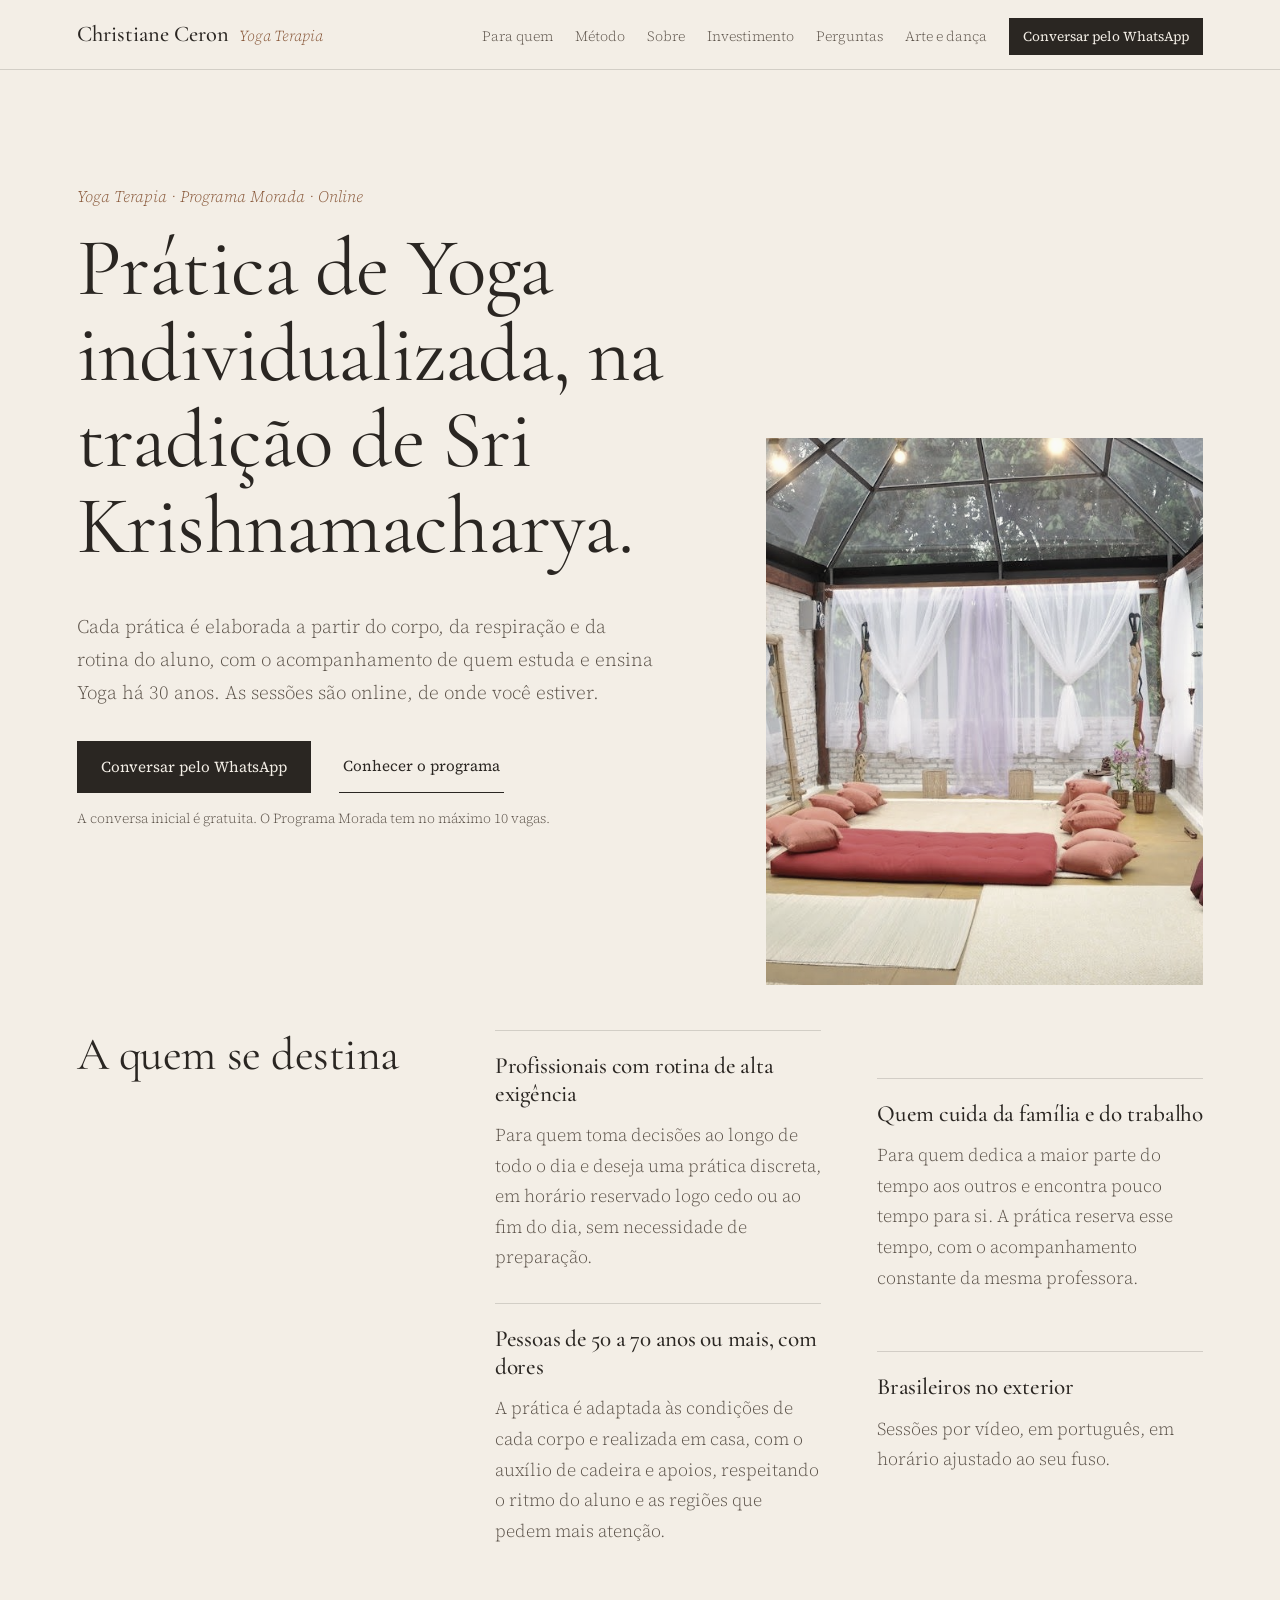
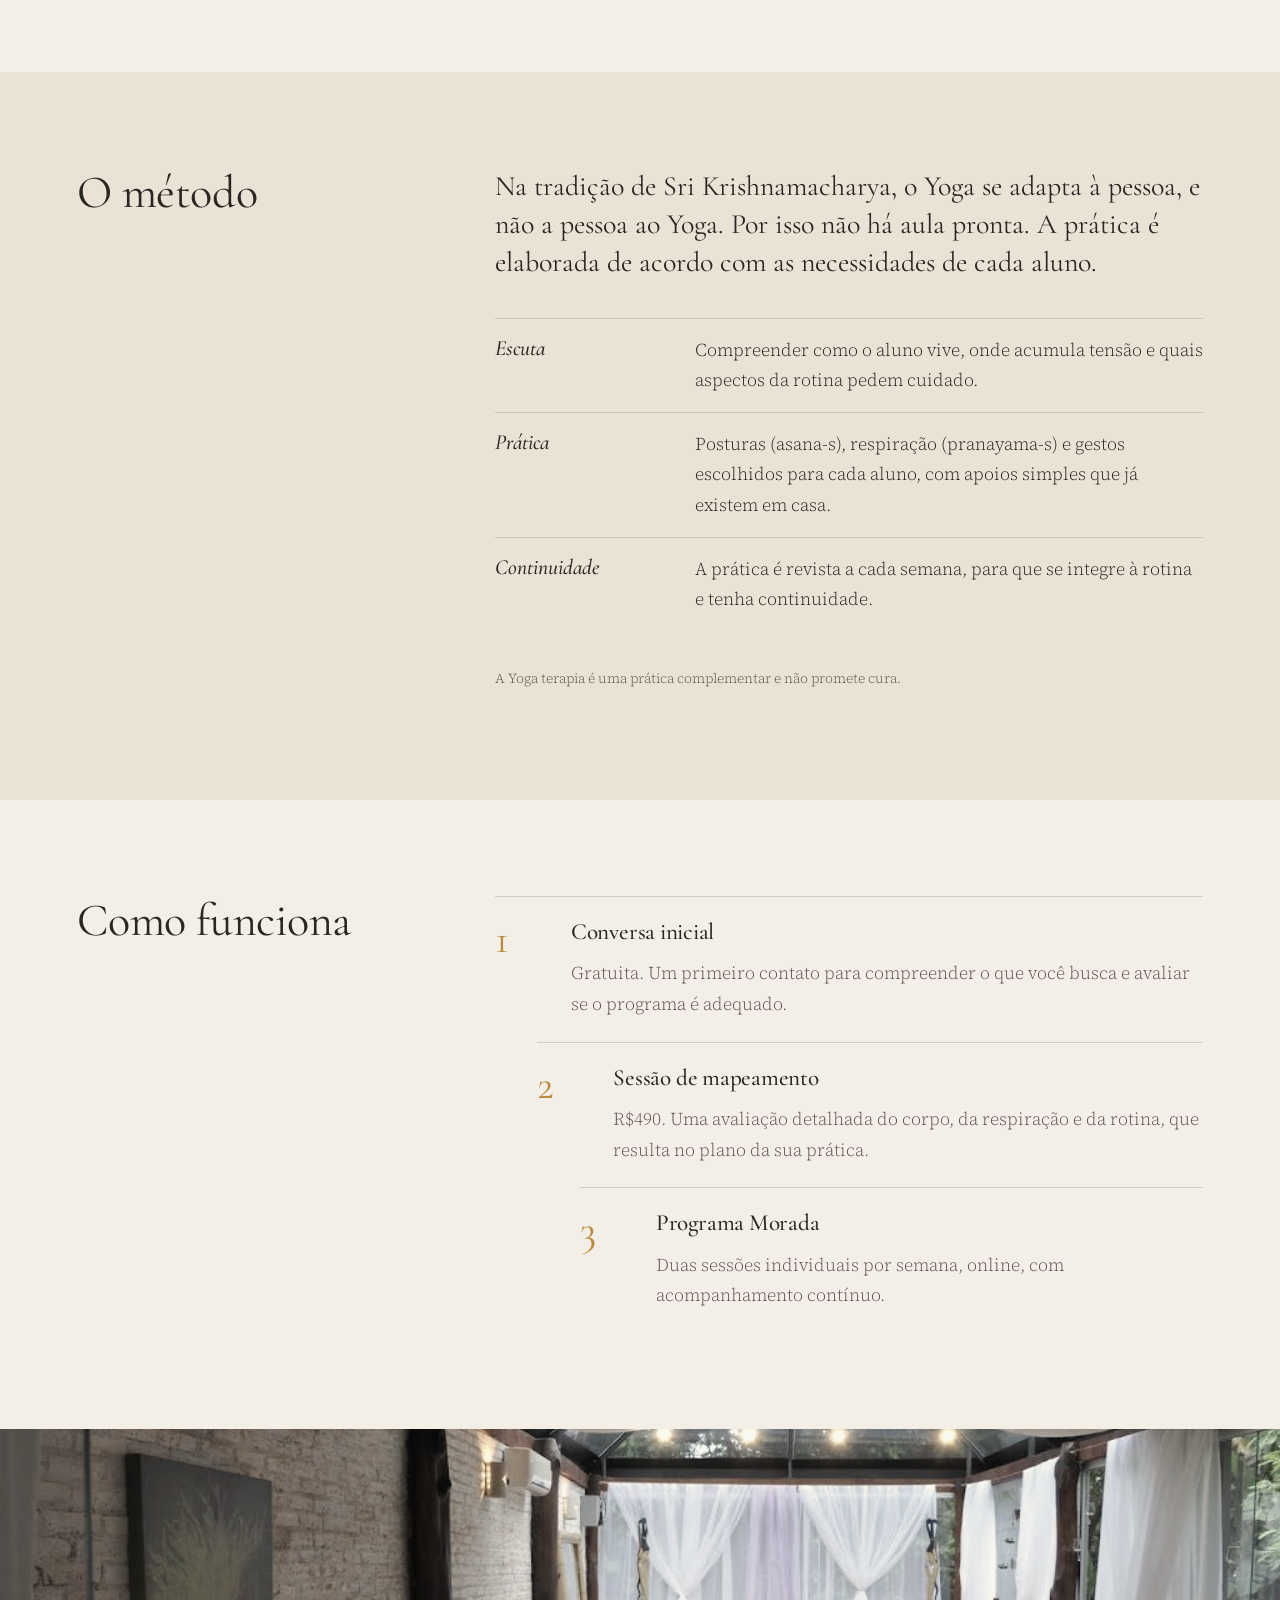
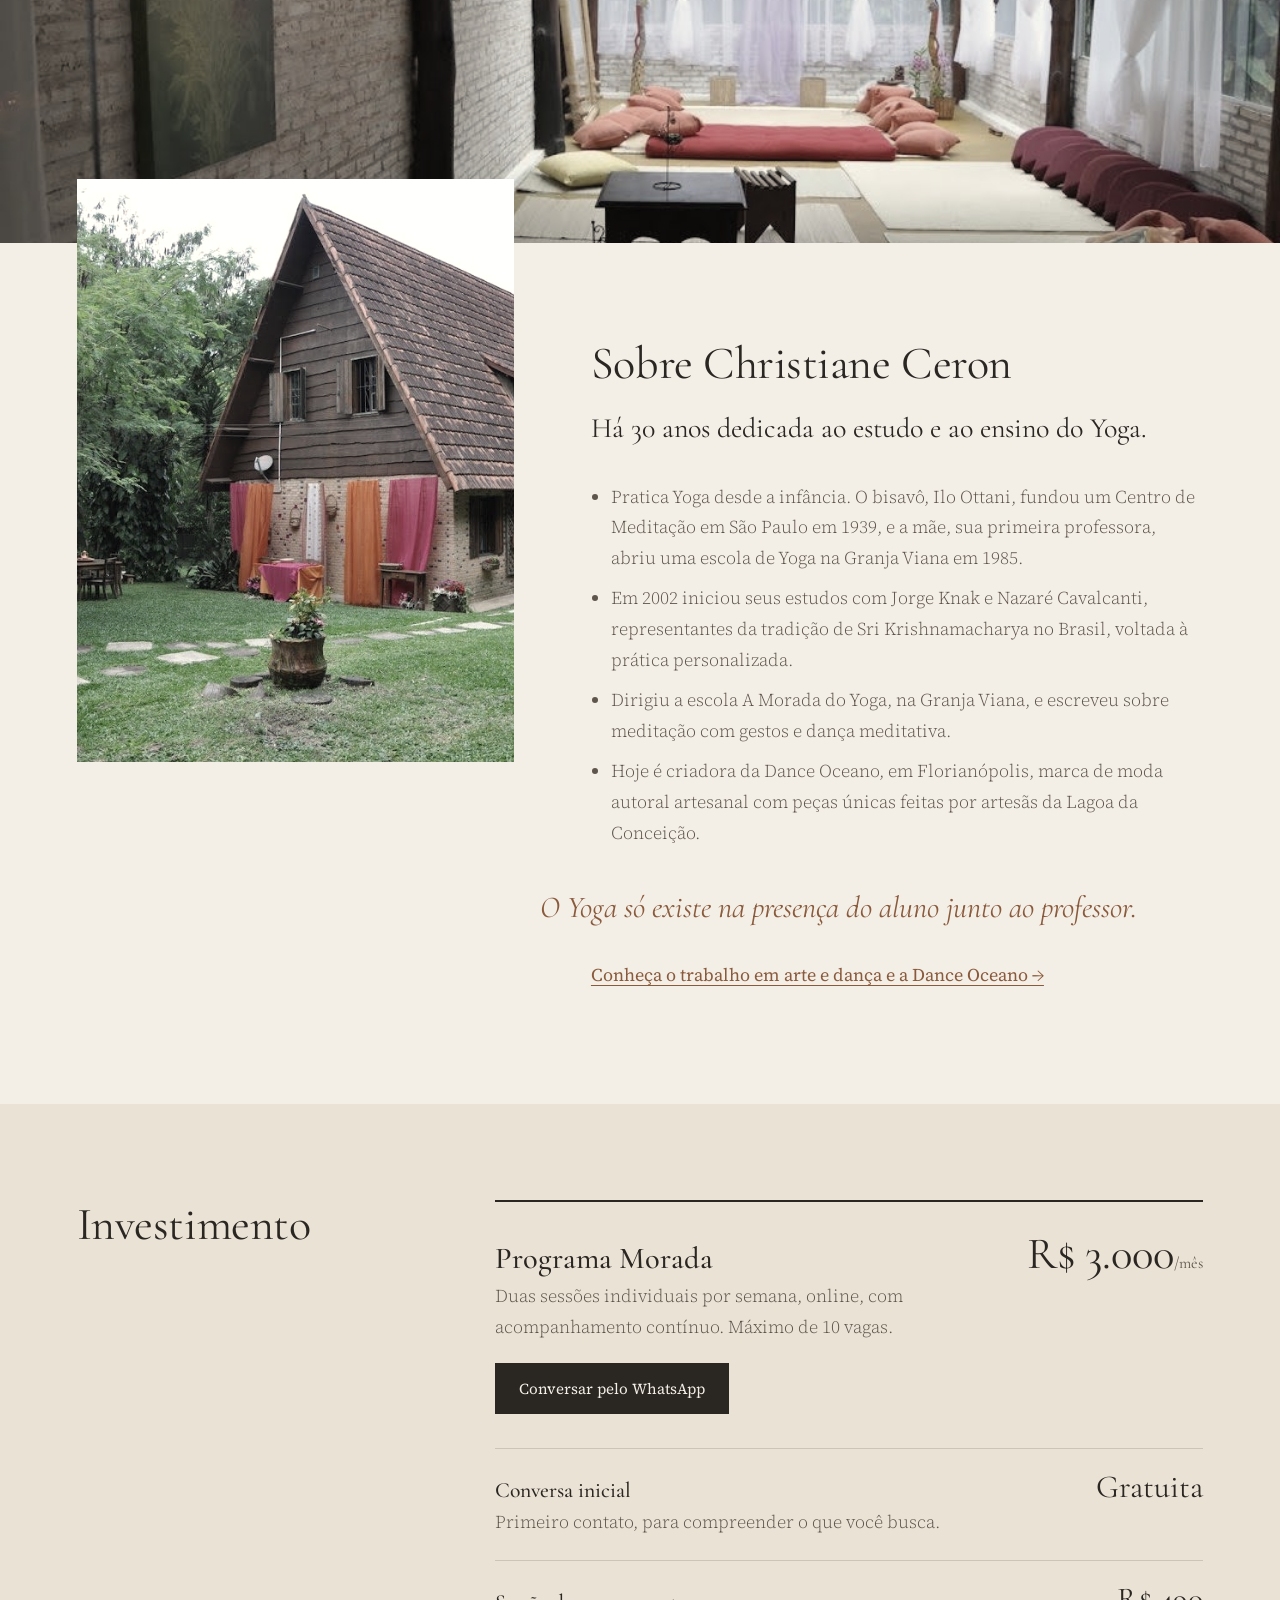
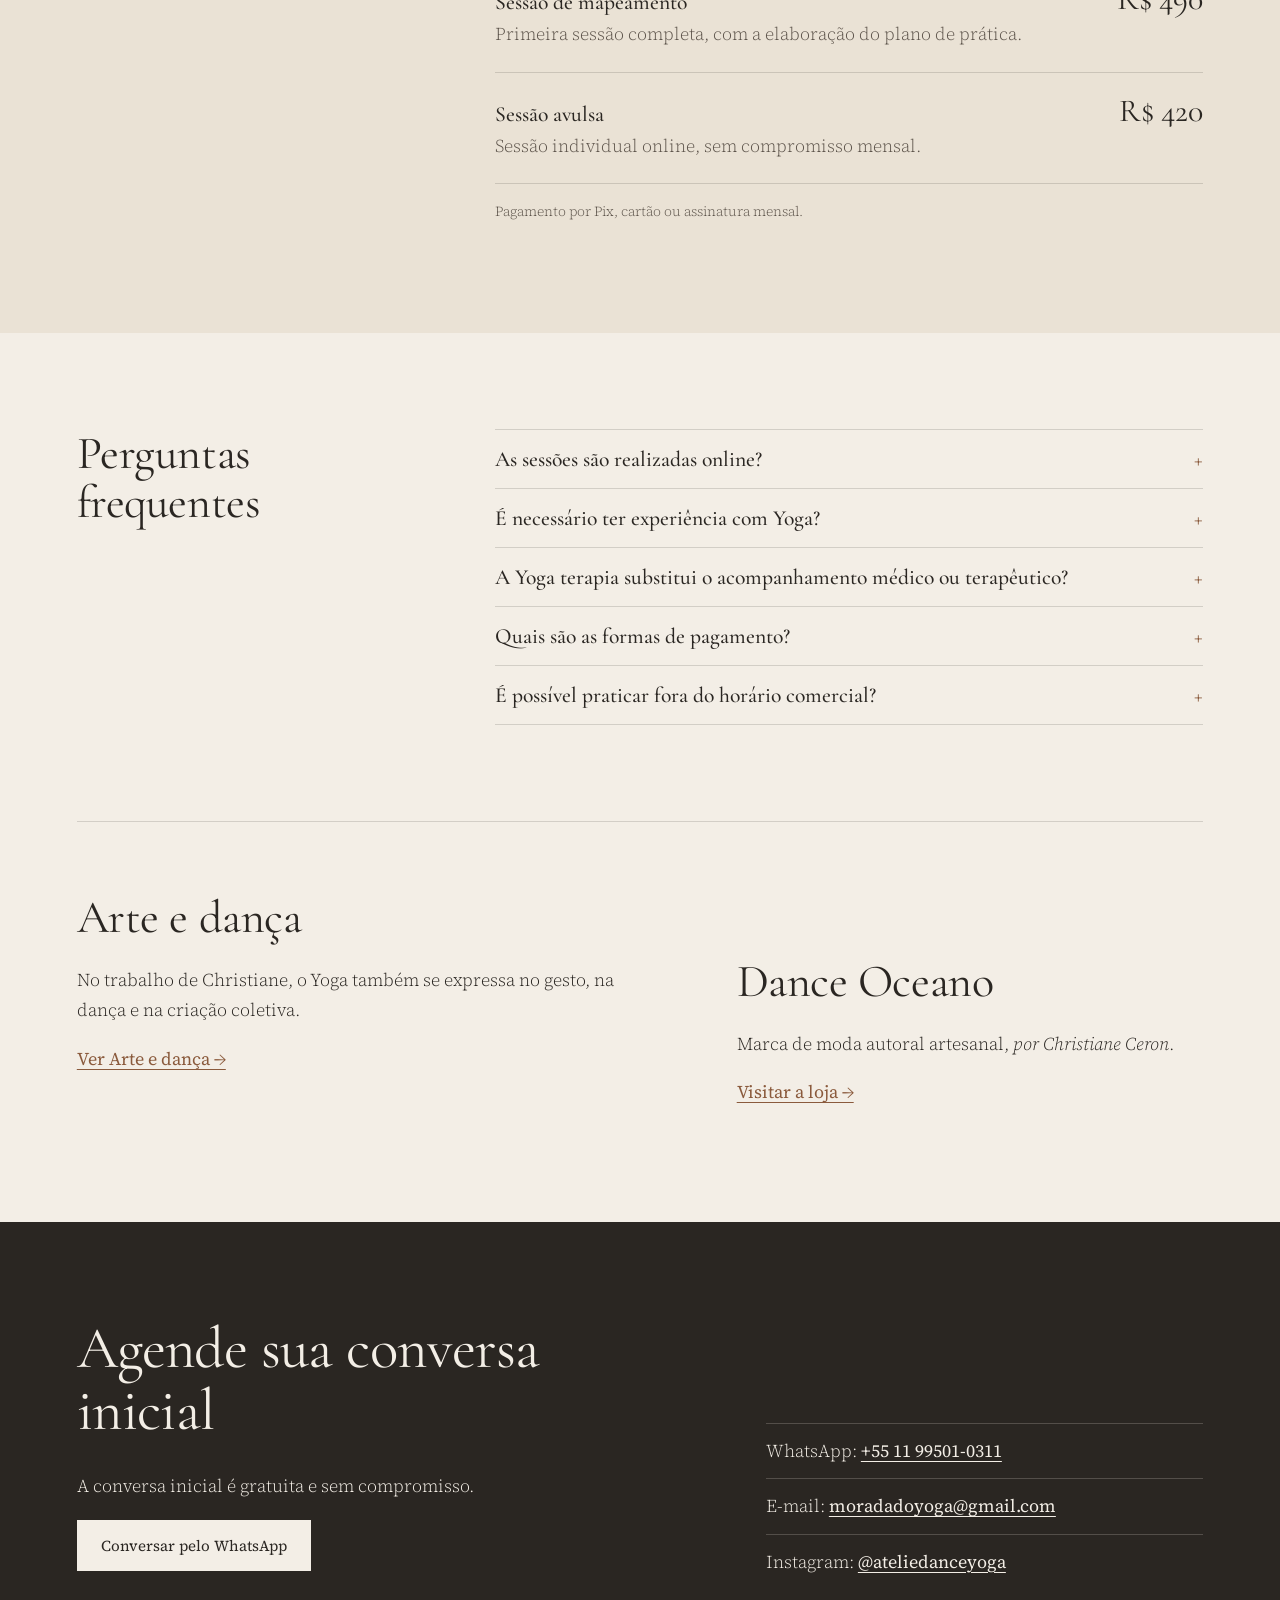
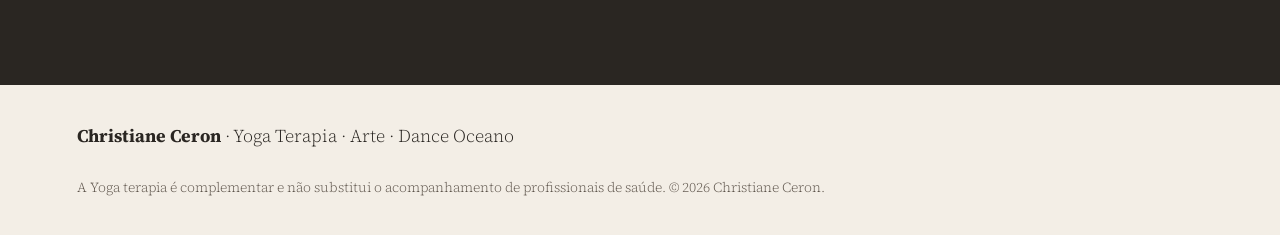
==== commit 7154af11: "Textos revisados: tom formal na voz da Christiane, atendimento individualizado, fatos com fonte; FAQ" ====
--- a/index.html
+++ b/index.html
@@ -4,7 +4,7 @@
 <meta charset="utf-8">
 <meta name="viewport" content="width=device-width,initial-scale=1">
 <title>Yoga Terapia online · Christiane Ceron | Programa Morada</title>
-<meta name="description" content="Yoga terapia individual e online com Christiane Ceron, 30 anos de prática e ensino. Programa Morada: 2 sessões por semana, no máximo 10 vagas. Conversa inicial gratuita.">
+<meta name="description" content="Yoga terapia individualizada e online com Christiane Ceron, 30 anos de prática e ensino na tradição de Sri Krishnamacharya. Programa Morada: 2 sessões por semana, no máximo 10 vagas.">
 <link rel="canonical" href="https://christianeceron.com.br/">
 <meta property="og:type" content="website">
 <meta property="og:locale" content="pt_BR">
@@ -13,12 +13,12 @@
 <meta name="robots" content="index,follow,max-image-preview:large">
 <link rel="alternate" hreflang="pt-BR" href="https://christianeceron.com.br/">
 <meta property="og:title" content="Christiane Ceron · Yoga Terapia online">
-<meta property="og:description" content="Uma prática desenhada para uma pessoa só. Programa Morada, online, com no máximo 10 vagas.">
+<meta property="og:description" content="Prática de Yoga individualizada, na tradição de Sri Krishnamacharya. Programa Morada, online, com no máximo 10 vagas.">
 <meta property="og:url" content="https://christianeceron.com.br/">
 <meta property="og:image" content="https://christianeceron.com.br/img/online.jpg">
 <meta name="twitter:card" content="summary_large_image">
 <meta name="twitter:title" content="Christiane Ceron · Yoga Terapia online">
-<meta name="twitter:description" content="Uma prática desenhada para uma pessoa só. Programa Morada, online, com no máximo 10 vagas.">
+<meta name="twitter:description" content="Prática de Yoga individualizada, na tradição de Sri Krishnamacharya. Programa Morada, online, com no máximo 10 vagas.">
 <meta name="twitter:image" content="https://christianeceron.com.br/img/online.jpg">
 <meta name="theme-color" content="#EFE7DA">
 <link rel="preconnect" href="https://fonts.googleapis.com"><link rel="preconnect" href="https://fonts.gstatic.com" crossorigin>
@@ -26,14 +26,14 @@
 <link rel="stylesheet" href="style.css">
 <script type="application/ld+json">
 {"@context":"https://schema.org","@graph":[
-{"@type":"Person","@id":"https://christianeceron.com.br/#christiane","name":"Christiane Ceron","telephone":"+55-11-99501-0311","email":"moradadoyoga@gmail.com","jobTitle":"Professora de yoga e yoga terapia","url":"https://christianeceron.com.br/","description":"30 anos de prática e ensino de yoga. Criadora da Dance Oceano, em Florianópolis.","sameAs":["https://danceoceanobrasil.com.br","https://www.instagram.com/ateliedanceyoga/"]},
+{"@type":"Person","@id":"https://christianeceron.com.br/#christiane","name":"Christiane Ceron","telephone":"+55-11-99501-0311","email":"moradadoyoga@gmail.com","jobTitle":"Professora de Yoga e Yoga terapia","url":"https://christianeceron.com.br/","description":"30 anos de estudo e ensino do Yoga, na tradição de Sri Krishnamacharya. Dirigiu a escola A Morada do Yoga, na Granja Viana, e criou a Dance Oceano, em Florianópolis.","sameAs":["https://danceoceanobrasil.com.br","https://www.instagram.com/ateliedanceyoga/"]},
 {"@type":"Service","name":"Yoga Terapia online · Programa Morada","serviceType":"Yoga terapia individual online","provider":{"@id":"https://christianeceron.com.br/#christiane"},"areaServed":"Worldwide","inLanguage":"pt-BR","availableChannel":{"@type":"ServiceChannel","serviceUrl":"https://christianeceron.com.br/"},"offers":[{"@type":"Offer","name":"Programa Morada (2 sessões por semana)","price":"3000","priceCurrency":"BRL","description":"Mensal, online, no máximo 10 vagas"},{"@type":"Offer","name":"Sessão de mapeamento","price":"490","priceCurrency":"BRL"},{"@type":"Offer","name":"Sessão avulsa","price":"420","priceCurrency":"BRL"}]},
 {"@type":"FAQPage","mainEntity":[
-{"@type":"Question","name":"A sessão é online mesmo?","acceptedAnswer":{"@type":"Answer","text":"Sim. Todas as sessões são por vídeo, de onde você estiver, no Brasil ou no exterior."}},
-{"@type":"Question","name":"Preciso ter experiência com yoga?","acceptedAnswer":{"@type":"Answer","text":"Não. A prática é desenhada para o seu corpo e a sua rotina, do ponto onde você está."}},
-{"@type":"Question","name":"Isso substitui acompanhamento médico ou terapêutico?","acceptedAnswer":{"@type":"Answer","text":"Não. A yoga terapia é complementar e não promete cura. Ela não substitui acompanhamento de profissionais de saúde."}},
-{"@type":"Question","name":"Como funciona o pagamento?","acceptedAnswer":{"@type":"Answer","text":"Pix, cartão ou assinatura mensal. A conversa inicial é gratuita; a sessão de mapeamento custa R$490 e a sessão avulsa R$420."}},
-{"@type":"Question","name":"Posso fazer em horários fora do expediente?","acceptedAnswer":{"@type":"Answer","text":"Sim. Os horários são combinados com você, cedo ou no fim do dia, e a agenda tem no máximo 10 vagas."}}
+{"@type":"Question","name":"As sessões são realizadas online?","acceptedAnswer":{"@type":"Answer","text":"Sim. Todas as sessões acontecem por vídeo, de onde você estiver, no Brasil ou no exterior."}},
+{"@type":"Question","name":"É necessário ter experiência com Yoga?","acceptedAnswer":{"@type":"Answer","text":"Não. A prática é planejada a partir das condições atuais do seu corpo e da sua rotina."}},
+{"@type":"Question","name":"A Yoga terapia substitui o acompanhamento médico ou terapêutico?","acceptedAnswer":{"@type":"Answer","text":"Não. A Yoga terapia é uma prática complementar e não promete cura. Ela não substitui o acompanhamento de profissionais de saúde."}},
+{"@type":"Question","name":"Quais são as formas de pagamento?","acceptedAnswer":{"@type":"Answer","text":"Pix, cartão ou assinatura mensal. A conversa inicial é gratuita. A sessão de mapeamento custa R$490 e a sessão avulsa, R$420."}},
+{"@type":"Question","name":"É possível praticar fora do horário comercial?","acceptedAnswer":{"@type":"Answer","text":"Sim. Os horários são combinados individualmente, logo cedo ou ao fim do dia. O Programa Morada tem no máximo 10 vagas."}}
 ]}]}
 </script>
 </head>
@@ -43,69 +43,70 @@
 <main id="topo">
 <section class="hero">
  <div class="hero-t"><p class="eyebrow">Yoga Terapia · Programa Morada · Online</p>
- <h1>Uma prática desenhada para uma pessoa só.</h1>
- <p class="lead">Além da conversa, uma prática que trabalha corpo e respiração. Com quem pratica e ensina há 30 anos, de onde você estiver.</p>
- <p class="actions"><a class="btn" href="https://wa.me/5511995010311?text=Ol%C3%A1%20Christiane%2C%20gostaria%20de%20agendar%20a%20conversa%20inicial" rel="noopener">Conversar pelo WhatsApp</a> <a class="btn ghost" href="#investimento">Ver o programa</a></p>
- <p class="small">Conversa inicial gratuita. No máximo 10 vagas.</p></div>
+ <h1>Prática de Yoga individualizada, na tradição de Sri Krishnamacharya.</h1>
+ <p class="lead">Cada prática é elaborada a partir do corpo, da respiração e da rotina do aluno, com o acompanhamento de quem estuda e ensina Yoga há 30 anos. As sessões são online, de onde você estiver.</p>
+ <p class="actions"><a class="btn" href="https://wa.me/5511995010311?text=Ol%C3%A1%20Christiane%2C%20gostaria%20de%20agendar%20a%20conversa%20inicial" rel="noopener">Conversar pelo WhatsApp</a> <a class="btn ghost" href="#investimento">Conhecer o programa</a></p>
+ <p class="small">A conversa inicial é gratuita. O Programa Morada tem no máximo 10 vagas.</p></div>
  <figure class="hero-i"><img src="img/morada-sala.jpg" alt="Sala de prática da antiga escola A Morada do Yoga, na Granja Viana, com almofadas no chão e teto de vidro" width="1024" height="680"></figure>
 </section>
 
-<section id="para-quem" class="sec cols"><div class="col-h"><h2>Para quem é</h2></div>
+<section id="para-quem" class="sec cols"><div class="col-h"><h2>A quem se destina</h2></div>
 <div class="people">
-<article><h3>Executivos e executivas sob pressão</h3><p>Quem decide o dia inteiro e quer uma prática discreta, com horário cedo ou tarde e sem precisar planejar nada.</p></article>
-<article><h3>Quem cuida de todos</h3><p>Família e trabalho nas costas, tempo para si quase nenhum. Um espaço seu, com alguém de confiança.</p></article>
-<article><h3>50 a 70+, com dores</h3><p>Prática adaptada ao seu corpo, em casa, no seu ritmo, com cadeira, apoios e atenção ao que dói.</p></article>
-<article><h3>Brasileiros no exterior</h3><p>Sessões por vídeo, em português, em horário combinado conforme o seu fuso.</p></article>
+<article><h3>Profissionais com rotina de alta exigência</h3><p>Para quem toma decisões ao longo de todo o dia e deseja uma prática discreta, em horário reservado logo cedo ou ao fim do dia, sem necessidade de preparação.</p></article>
+<article><h3>Quem cuida da família e do trabalho</h3><p>Para quem dedica a maior parte do tempo aos outros e encontra pouco tempo para si. A prática reserva esse tempo, com o acompanhamento constante da mesma professora.</p></article>
+<article><h3>Pessoas de 50 a 70 anos ou mais, com dores</h3><p>A prática é adaptada às condições de cada corpo e realizada em casa, com o auxílio de cadeira e apoios, respeitando o ritmo do aluno e as regiões que pedem mais atenção.</p></article>
+<article><h3>Brasileiros no exterior</h3><p>Sessões por vídeo, em português, em horário ajustado ao seu fuso.</p></article>
 </div></section>
 
-<section id="metodo" class="sec alt"><div class="cols inner"><div class="col-h"><h2>Método</h2></div><div class="col-b">
-<p class="big">Yoga terapia é yoga aplicado à pessoa, não à turma. Nada de aula pronta: cada prática nasce do seu corpo, da sua respiração e da sua rotina.</p>
-<ol class="steps3"><li><b>Escuta</b><span>Entender como você vive, onde carrega tensão e o que precisa mudar no dia a dia.</span></li>
-<li><b>Prática</b><span>Posturas, respiração e gestos escolhidos para você, com apoios simples que você já tem em casa.</span></li>
-<li><b>Continuidade</b><span>Ajustes a cada semana, para a prática caber na sua vida e continuar.</span></li></ol>
-<p class="small">A tradição é a de Krishnamacharya, a escola da prática personalizada. A yoga terapia é complementar e não promete cura.</p></div></div></section>
+<section id="metodo" class="sec alt"><div class="cols inner"><div class="col-h"><h2>O método</h2></div><div class="col-b">
+<p class="big">Na tradição de Sri Krishnamacharya, o Yoga se adapta à pessoa, e não a pessoa ao Yoga. Por isso não há aula pronta. A prática é elaborada de acordo com as necessidades de cada aluno.</p>
+<ol class="steps3"><li><b>Escuta</b><span>Compreender como o aluno vive, onde acumula tensão e quais aspectos da rotina pedem cuidado.</span></li>
+<li><b>Prática</b><span>Posturas (asana-s), respiração (pranayama-s) e gestos escolhidos para cada aluno, com apoios simples que já existem em casa.</span></li>
+<li><b>Continuidade</b><span>A prática é revista a cada semana, para que se integre à rotina e tenha continuidade.</span></li></ol>
+<p class="small">A Yoga terapia é uma prática complementar e não promete cura.</p></div></div></section>
 
 <section id="como" class="sec cols"><div class="col-h"><h2>Como funciona</h2></div>
 <ol class="steps">
-<li><b>1</b><div><h3>Conversa inicial</h3><p>Gratuita. Você conta o que busca e vemos se faz sentido.</p></div></li>
-<li><b>2</b><div><h3>Sessão de mapeamento</h3><p>R$490. Olhar detalhado sobre corpo, respiração e rotina, e o plano da sua prática.</p></div></li>
-<li><b>3</b><div><h3>Programa Morada</h3><p>Duas sessões por semana, online, com acompanhamento individual.</p></div></li></ol></section>
+<li><b>1</b><div><h3>Conversa inicial</h3><p>Gratuita. Um primeiro contato para compreender o que você busca e avaliar se o programa é adequado.</p></div></li>
+<li><b>2</b><div><h3>Sessão de mapeamento</h3><p>R$490. Uma avaliação detalhada do corpo, da respiração e da rotina, que resulta no plano da sua prática.</p></div></li>
+<li><b>3</b><div><h3>Programa Morada</h3><p>Duas sessões individuais por semana, online, com acompanhamento contínuo.</p></div></li></ol></section>
 
 <figure class="band"><img src="img/morada-sala2.jpg" alt="Outra vista da sala de prática de A Morada do Yoga, na Granja Viana" width="1024" height="680"></figure>
 
 <section id="sobre" class="sec about"><div class="about-i"><img src="img/morada-casa.jpg" alt="Casa da escola A Morada do Yoga, na Granja Viana, em São Paulo" width="1024" height="680"></div>
-<div class="about-t"><h2>Sobre Christiane</h2>
-<p class="big">30 anos de prática e ensino de yoga, na tradição de Krishnamacharya.</p>
+<div class="about-t"><h2>Sobre Christiane Ceron</h2>
+<p class="big">Há 30 anos dedicada ao estudo e ao ensino do Yoga.</p>
 <ul class="facts">
-<li>Dirigiu a escola A Morada do Yoga, na Granja Viana, em São Paulo.</li>
-<li>Escreveu sobre meditação com gestos e dança meditativa.</li>
-<li>Hoje é criadora da Dance Oceano, em Florianópolis: moda autoral artesanal, peças únicas feitas por artesãs da Lagoa da Conceição, nascida da economia solidária.</li></ul>
-<blockquote>Tudo o que eu faço nasce do yoga: cuidar do corpo, do gesto e de quem faz junto.</blockquote>
-<p><a href="arte-e-danca.html" class="link">Conheça também Arte e dança e a Dance Oceano →</a></p></div></section>
+<li>Pratica Yoga desde a infância. O bisavô, Ilo Ottani, fundou um Centro de Meditação em São Paulo em 1939, e a mãe, sua primeira professora, abriu uma escola de Yoga na Granja Viana em 1985.</li>
+<li>Em 2002 iniciou seus estudos com Jorge Knak e Nazaré Cavalcanti, representantes da tradição de Sri Krishnamacharya no Brasil, voltada à prática personalizada.</li>
+<li>Dirigiu a escola A Morada do Yoga, na Granja Viana, e escreveu sobre meditação com gestos e dança meditativa.</li>
+<li>Hoje é criadora da Dance Oceano, em Florianópolis, marca de moda autoral artesanal com peças únicas feitas por artesãs da Lagoa da Conceição.</li></ul>
+<blockquote>O Yoga só existe na presença do aluno junto ao professor.</blockquote>
+<p><a href="arte-e-danca.html" class="link">Conheça o trabalho em arte e dança e a Dance Oceano →</a></p></div></section>
 
 <section id="investimento" class="sec alt"><div class="cols inner"><div class="col-h"><h2>Investimento</h2></div>
 <div class="col-b"><div class="prices">
-<article class="main"><div><p class="eyebrow">Programa Morada</p><p>Online, 2 sessões por semana, acompanhamento individual. Máximo de 10 vagas.</p><a class="btn" href="https://wa.me/5511995010311?text=Ol%C3%A1%20Christiane%2C%20gostaria%20de%20agendar%20a%20conversa%20inicial" rel="noopener">Conversar pelo WhatsApp</a></div><p class="price">R$ 3.000<small>/mês</small></p></article>
-<article><div><p class="eyebrow">Conversa inicial</p><p>Para nos conhecermos e entender o que você busca.</p></div><p class="price">Gratuita</p></article>
-<article><div><p class="eyebrow">Sessão de mapeamento</p><p>Primeira sessão completa, com plano de prática.</p></div><p class="price">R$ 490</p></article>
-<article><div><p class="eyebrow">Sessão avulsa</p><p>Uma sessão online, sem compromisso mensal.</p></div><p class="price">R$ 420</p></article>
-</div><p class="small">Pix, cartão ou assinatura mensal.</p></div></div></section>
+<article class="main"><div><p class="eyebrow">Programa Morada</p><p>Duas sessões individuais por semana, online, com acompanhamento contínuo. Máximo de 10 vagas.</p><a class="btn" href="https://wa.me/5511995010311?text=Ol%C3%A1%20Christiane%2C%20gostaria%20de%20agendar%20a%20conversa%20inicial" rel="noopener">Conversar pelo WhatsApp</a></div><p class="price">R$ 3.000<small>/mês</small></p></article>
+<article><div><p class="eyebrow">Conversa inicial</p><p>Primeiro contato, para compreender o que você busca.</p></div><p class="price">Gratuita</p></article>
+<article><div><p class="eyebrow">Sessão de mapeamento</p><p>Primeira sessão completa, com a elaboração do plano de prática.</p></div><p class="price">R$ 490</p></article>
+<article><div><p class="eyebrow">Sessão avulsa</p><p>Sessão individual online, sem compromisso mensal.</p></div><p class="price">R$ 420</p></article>
+</div><p class="small">Pagamento por Pix, cartão ou assinatura mensal.</p></div></div></section>
 
 <section id="faq" class="sec cols"><div class="col-h"><h2>Perguntas frequentes</h2></div><div class="col-b">
-<details><summary>A sessão é online mesmo?</summary><p>Sim. Todas as sessões são por vídeo, de onde você estiver, no Brasil ou no exterior.</p></details>
-<details><summary>Preciso ter experiência com yoga?</summary><p>Não. A prática é desenhada para o seu corpo e a sua rotina, do ponto onde você está.</p></details>
-<details><summary>Isso substitui acompanhamento médico ou terapêutico?</summary><p>Não. A yoga terapia é complementar e não promete cura. Ela não substitui acompanhamento de profissionais de saúde.</p></details>
-<details><summary>Como funciona o pagamento?</summary><p>Pix, cartão ou assinatura mensal. A conversa inicial é gratuita; a sessão de mapeamento custa R$490 e a sessão avulsa R$420.</p></details>
-<details><summary>Posso fazer em horários fora do expediente?</summary><p>Sim. Os horários são combinados com você, cedo ou no fim do dia, e a agenda tem no máximo 10 vagas.</p></details>
+<details><summary>As sessões são realizadas online?</summary><p>Sim. Todas as sessões acontecem por vídeo, de onde você estiver, no Brasil ou no exterior.</p></details>
+<details><summary>É necessário ter experiência com Yoga?</summary><p>Não. A prática é planejada a partir das condições atuais do seu corpo e da sua rotina.</p></details>
+<details><summary>A Yoga terapia substitui o acompanhamento médico ou terapêutico?</summary><p>Não. A Yoga terapia é uma prática complementar e não promete cura. Ela não substitui o acompanhamento de profissionais de saúde.</p></details>
+<details><summary>Quais são as formas de pagamento?</summary><p>Pix, cartão ou assinatura mensal. A conversa inicial é gratuita. A sessão de mapeamento custa R$490 e a sessão avulsa, R$420.</p></details>
+<details><summary>É possível praticar fora do horário comercial?</summary><p>Sim. Os horários são combinados individualmente, logo cedo ou ao fim do dia. O Programa Morada tem no máximo 10 vagas.</p></details>
 </div></section>
 
-<section id="arte" class="sec arte"><div><h2>Arte e dança</h2><p>O yoga também vira gesto, dança e criação coletiva.</p><p><a class="link" href="arte-e-danca.html">Ver Arte e dança →</a></p></div>
-<div><h2>Dance Oceano</h2><p>Loja de moda autoral artesanal, <i>por Christiane Ceron</i>.</p><p><a class="link" href="https://danceoceanobrasil.com.br" rel="noopener">Visitar a loja →</a></p></div></section>
+<section id="arte" class="sec arte"><div><h2>Arte e dança</h2><p>No trabalho de Christiane, o Yoga também se expressa no gesto, na dança e na criação coletiva.</p><p><a class="link" href="arte-e-danca.html">Ver Arte e dança →</a></p></div>
+<div><h2>Dance Oceano</h2><p>Marca de moda autoral artesanal, <i>por Christiane Ceron</i>.</p><p><a class="link" href="https://danceoceanobrasil.com.br" rel="noopener">Visitar a loja →</a></p></div></section>
 
 <section id="contato" class="cta"><div class="cta-in"><div><h2>Agende sua conversa inicial</h2>
-<p>Gratuita, sem compromisso. Escolha o canal:</p>
+<p>A conversa inicial é gratuita e sem compromisso.</p>
 <p><a class="btn light" href="https://wa.me/5511995010311?text=Ol%C3%A1%20Christiane%2C%20gostaria%20de%20agendar%20a%20conversa%20inicial" rel="noopener">Conversar pelo WhatsApp</a></p></div>
 <ul class="contacts"><li>WhatsApp: <b><a href="https://wa.me/5511995010311?text=Ol%C3%A1%20Christiane%2C%20gostaria%20de%20agendar%20a%20conversa%20inicial" rel="noopener">+55 11 99501-0311</a></b></li><li>E-mail: <b><a href="mailto:moradadoyoga@gmail.com">moradadoyoga@gmail.com</a></b></li><li>Instagram: <b><a href="https://www.instagram.com/ateliedanceyoga/" target="_blank" rel="noopener">@ateliedanceyoga</a></b></li></ul></div></section>
 </main>
-<footer><p><b>Christiane Ceron</b> · Yoga Terapia · Arte · Dance Oceano</p><p class="small">A yoga terapia é complementar e não substitui acompanhamento de saúde. © 2026 Christiane Ceron.</p></footer>
+<footer><p><b>Christiane Ceron</b> · Yoga Terapia · Arte · Dance Oceano</p><p class="small">A Yoga terapia é complementar e não substitui o acompanhamento de profissionais de saúde. © 2026 Christiane Ceron.</p></footer>
 </body></html>
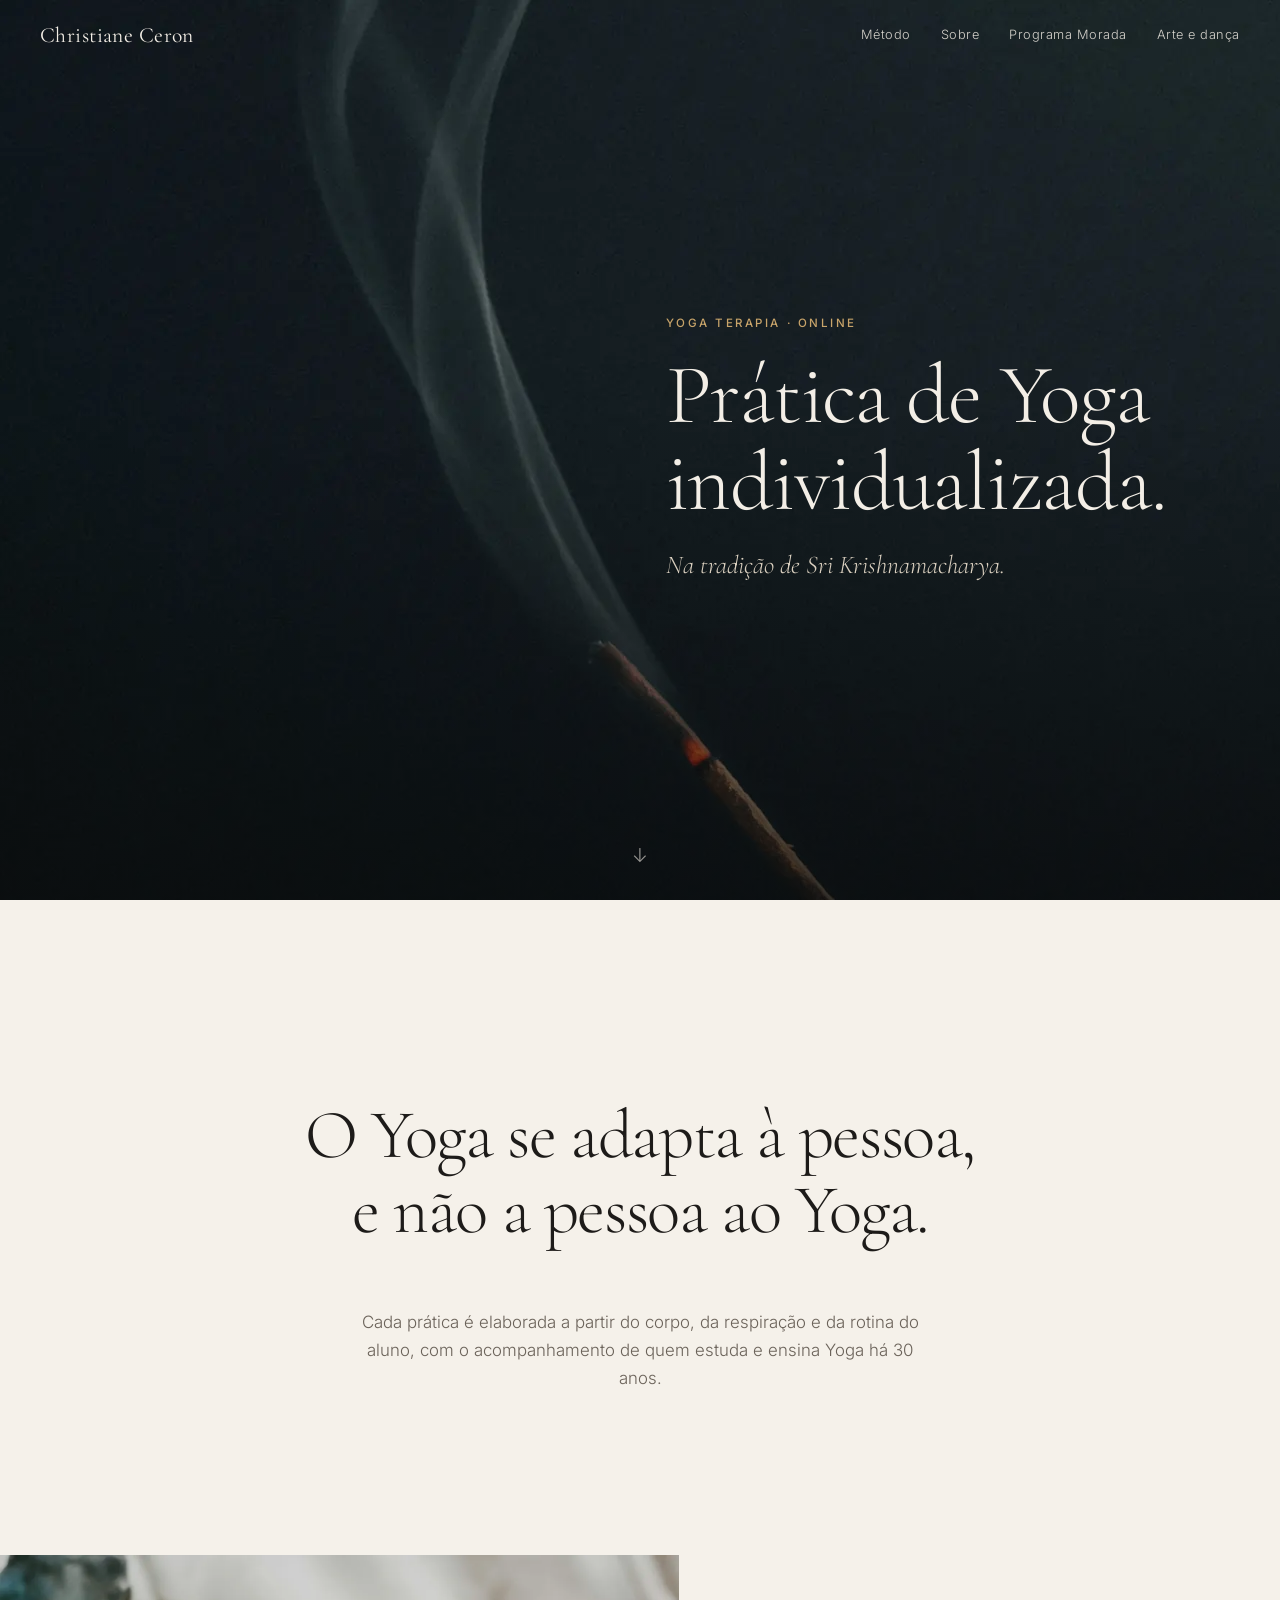
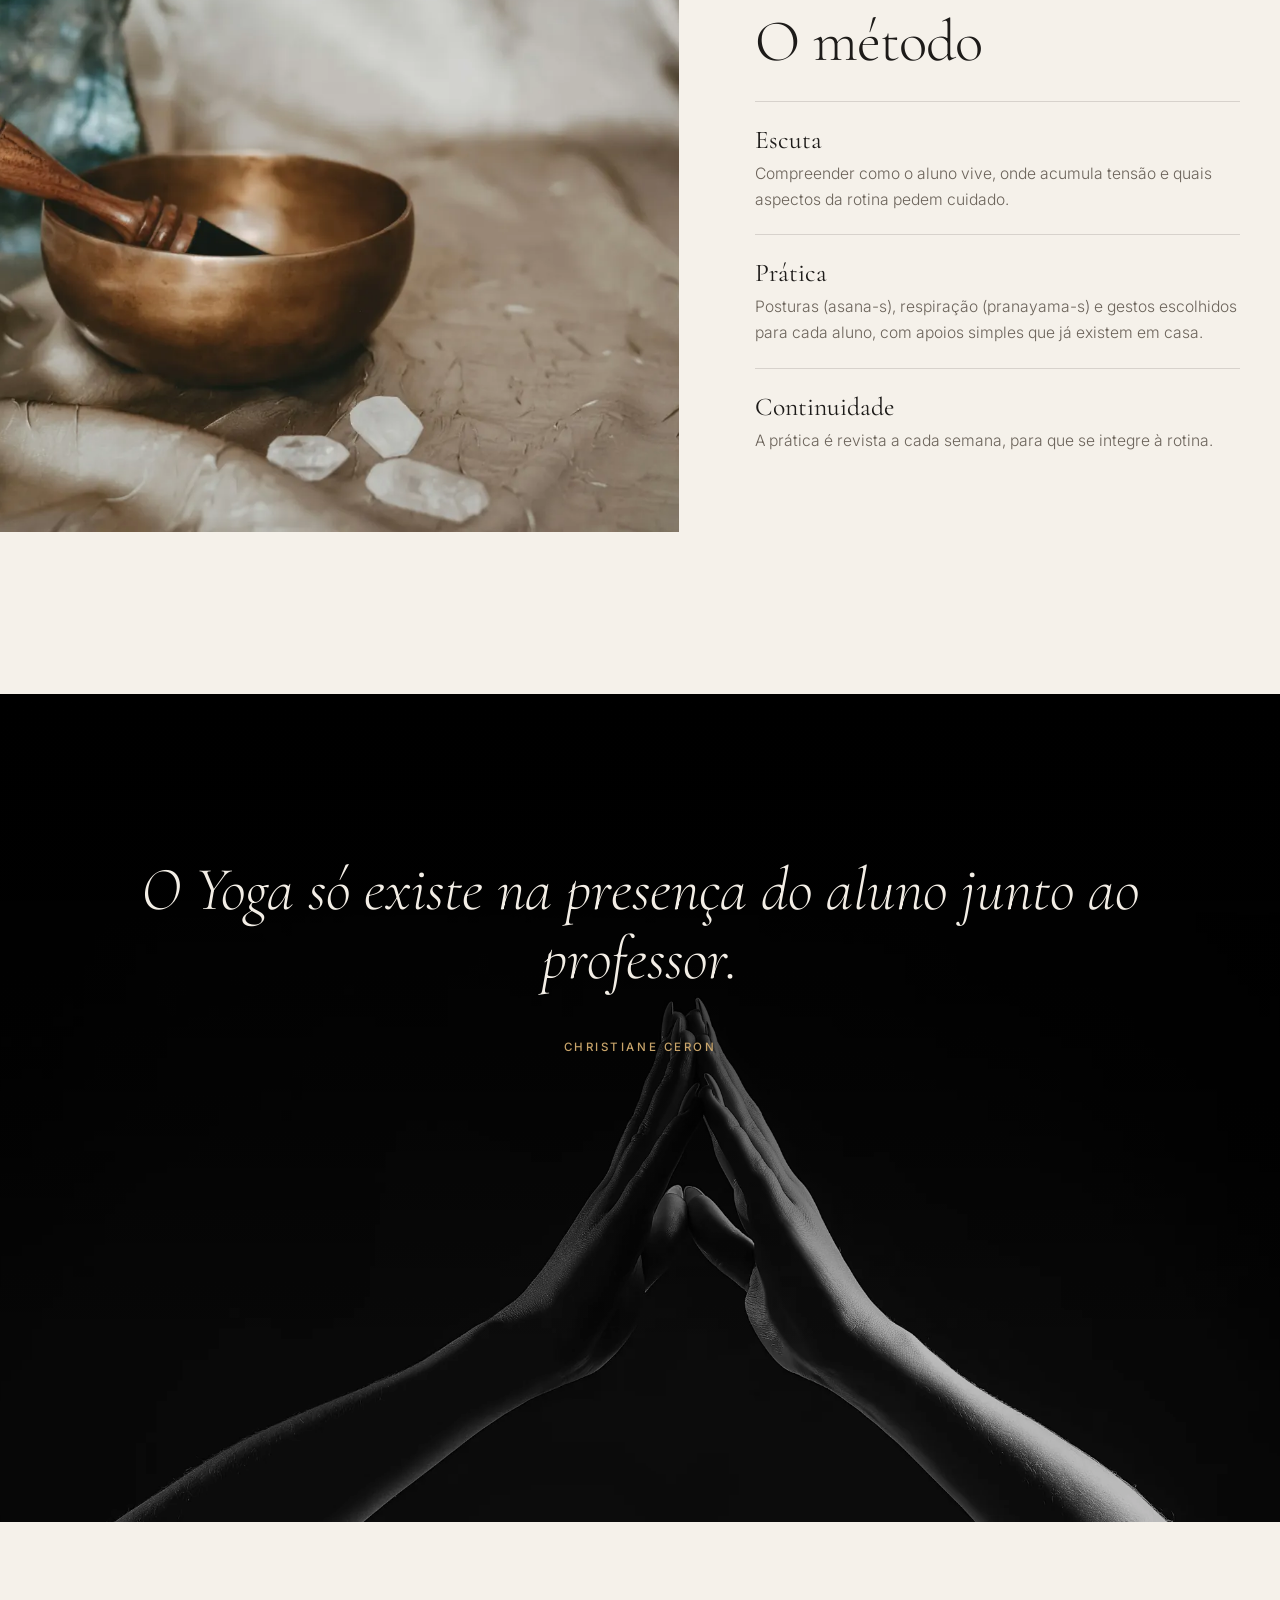
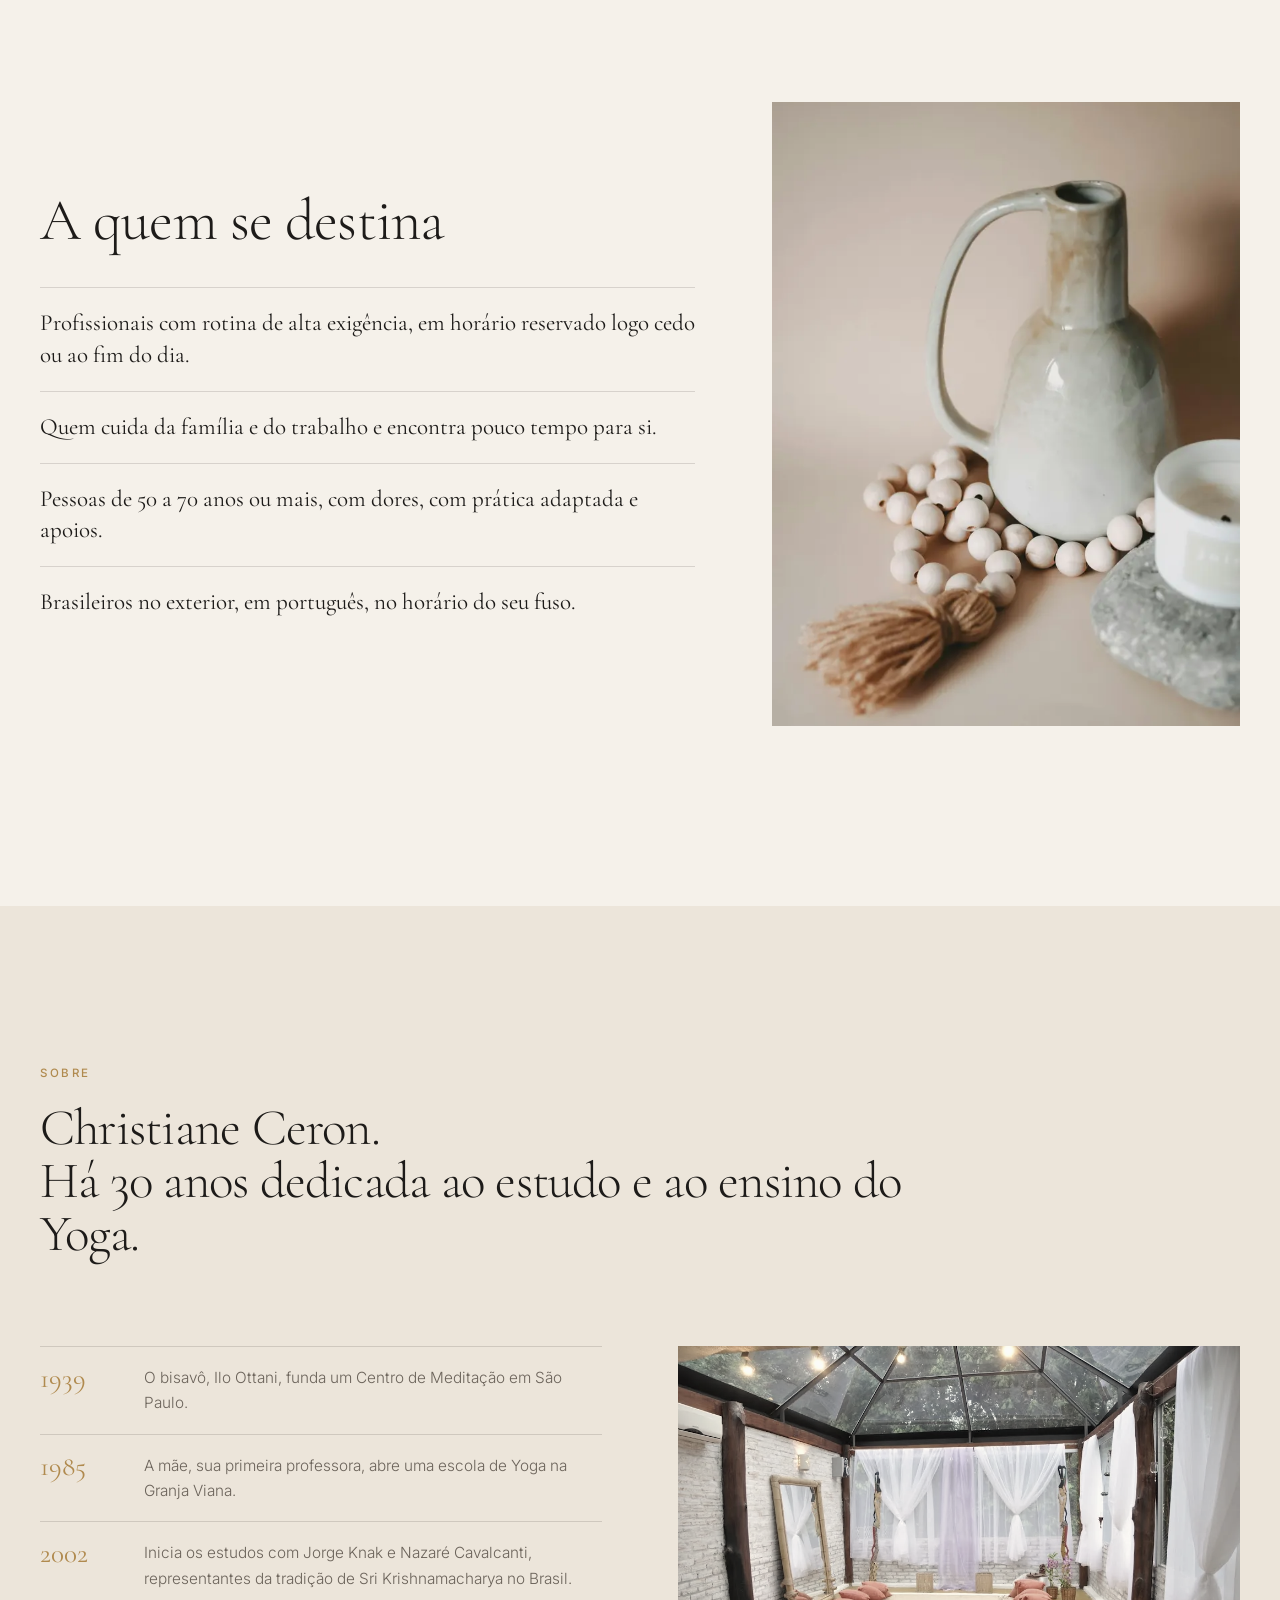
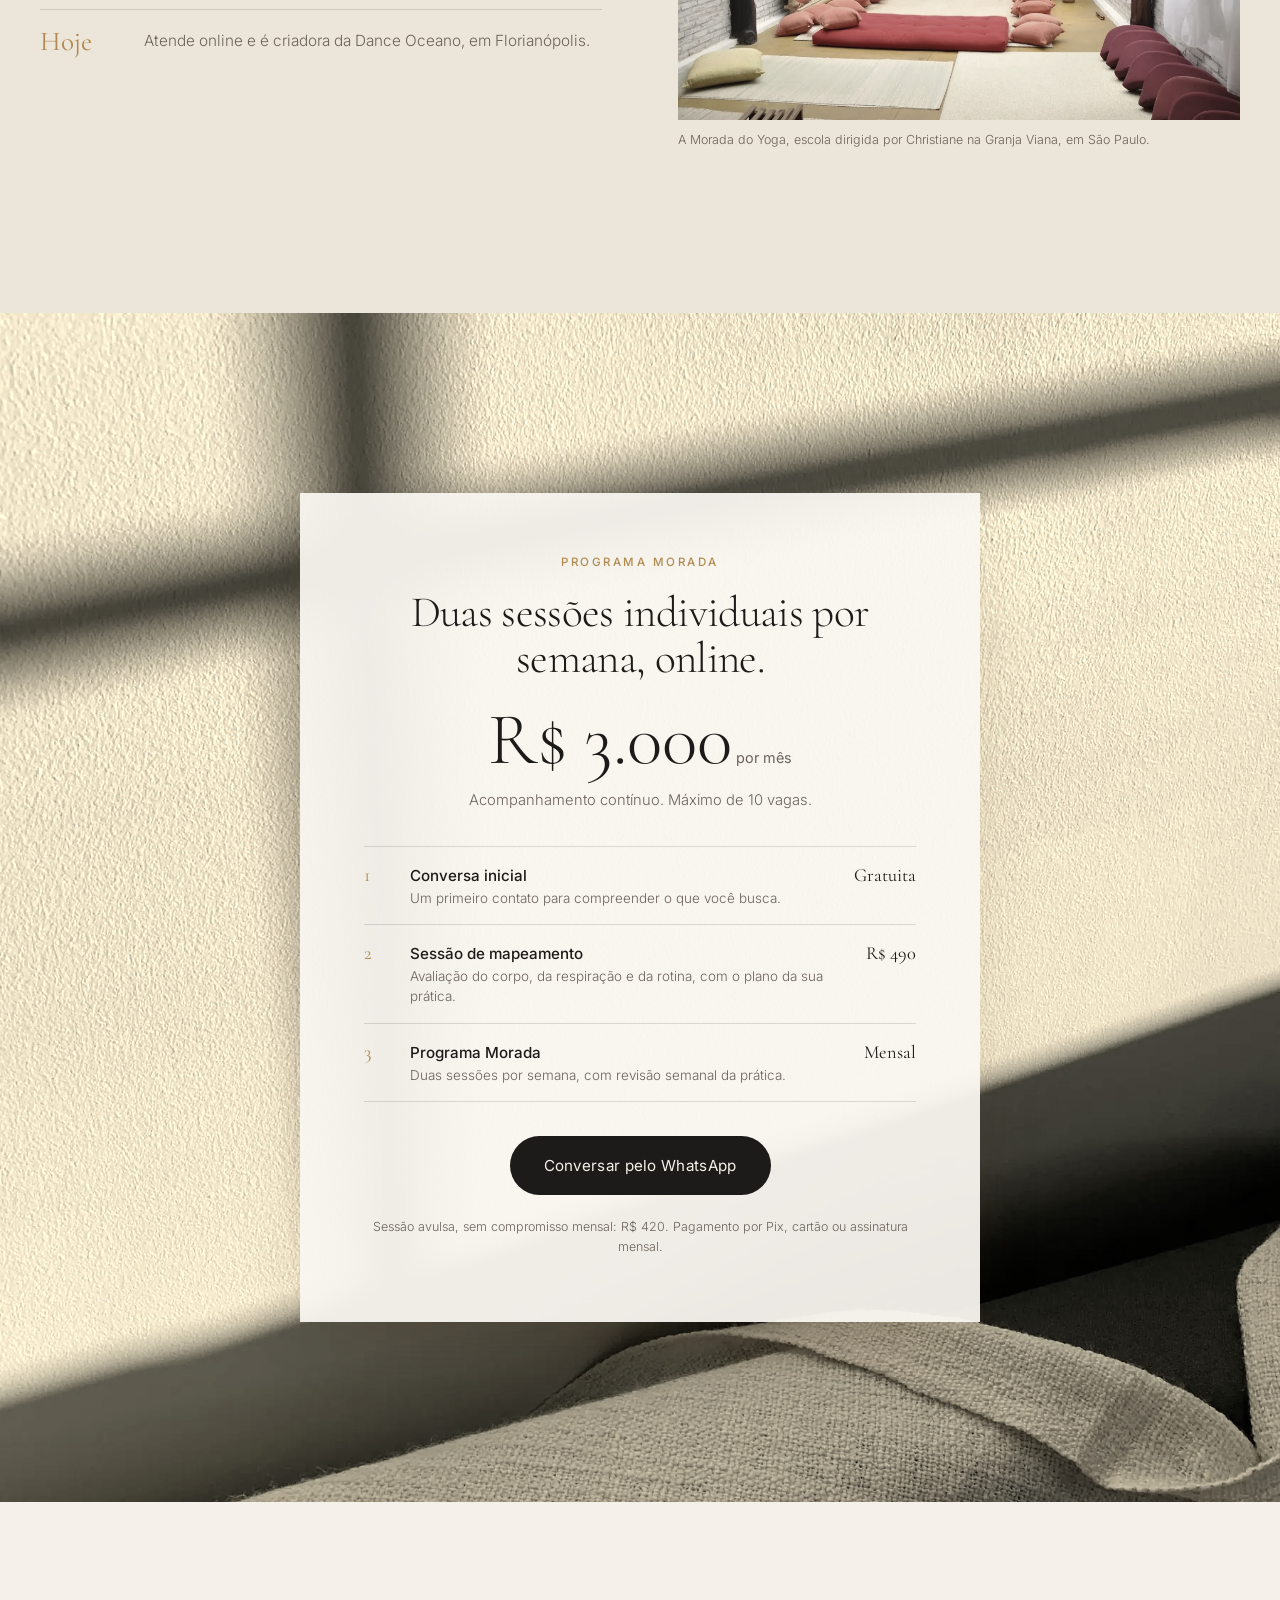
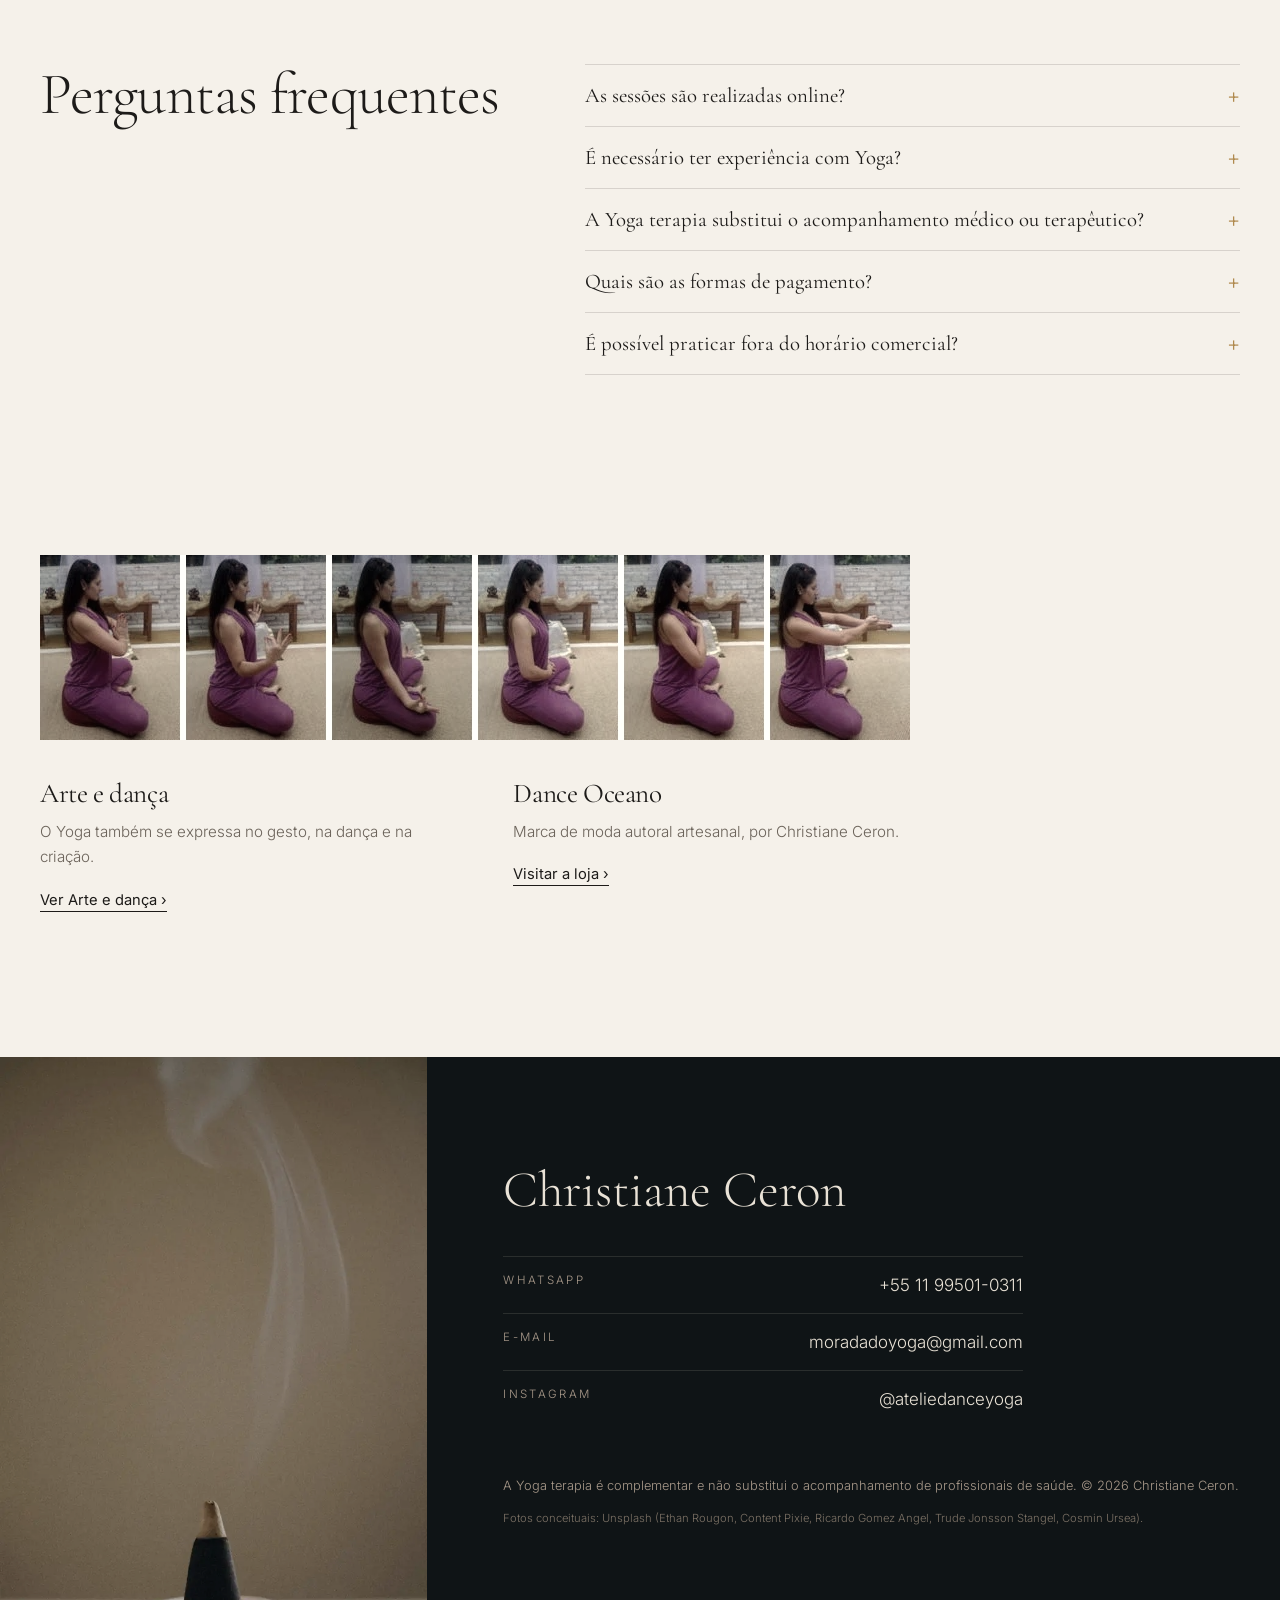
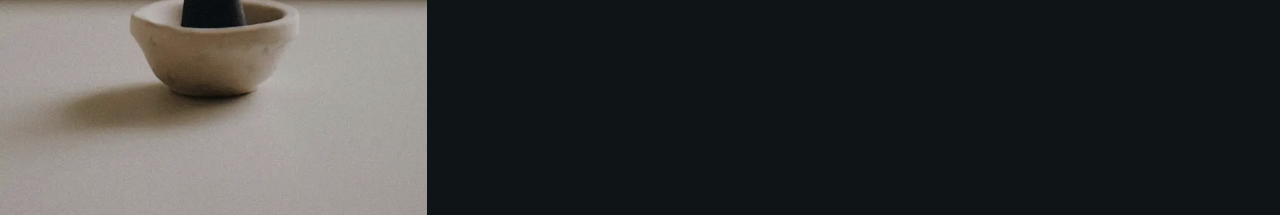
==== commit f5e3587f: "Redesign: hero full-bleed, revelação progressiva, fotos conceituais Unsplash (webp/srcset), um único" ====
--- a/index.html
+++ b/index.html
@@ -9,21 +9,23 @@
 <meta property="og:type" content="website">
 <meta property="og:locale" content="pt_BR">
 <meta property="og:site_name" content="Christiane Ceron · Yoga Terapia">
-<meta property="og:image:width" content="1280"><meta property="og:image:height" content="720">
+<meta property="og:image:width" content="1200"><meta property="og:image:height" content="630">
 <meta name="robots" content="index,follow,max-image-preview:large">
 <link rel="alternate" hreflang="pt-BR" href="https://christianeceron.com.br/">
 <meta property="og:title" content="Christiane Ceron · Yoga Terapia online">
 <meta property="og:description" content="Prática de Yoga individualizada, na tradição de Sri Krishnamacharya. Programa Morada, online, com no máximo 10 vagas.">
 <meta property="og:url" content="https://christianeceron.com.br/">
-<meta property="og:image" content="https://christianeceron.com.br/img/online.jpg">
+<meta property="og:image" content="https://christianeceron.com.br/img/og.jpg">
 <meta name="twitter:card" content="summary_large_image">
 <meta name="twitter:title" content="Christiane Ceron · Yoga Terapia online">
 <meta name="twitter:description" content="Prática de Yoga individualizada, na tradição de Sri Krishnamacharya. Programa Morada, online, com no máximo 10 vagas.">
-<meta name="twitter:image" content="https://christianeceron.com.br/img/online.jpg">
-<meta name="theme-color" content="#EFE7DA">
+<meta name="twitter:image" content="https://christianeceron.com.br/img/og.jpg">
+<meta name="theme-color" content="#0f1416">
 <link rel="preconnect" href="https://fonts.googleapis.com"><link rel="preconnect" href="https://fonts.gstatic.com" crossorigin>
-<link href="https://fonts.googleapis.com/css2?family=Cormorant+Garamond:ital,wght@0,400;0,500;1,400;1,500&family=Source+Serif+4:ital,opsz,wght@0,8..60,300;0,8..60,400;0,8..60,600;1,8..60,300&display=swap" rel="stylesheet">
+<link href="https://fonts.googleapis.com/css2?family=Cormorant+Garamond:ital,wght@0,300;0,400;0,500;1,300;1,400&family=Inter:wght@300;400;500&display=swap" rel="stylesheet">
+<link rel="preload" as="image" href="img/v2/incenso-wide-1600.webp" media="(min-width:701px)">
 <link rel="stylesheet" href="style.css">
+<script>document.documentElement.classList.add("js")</script>
 <script type="application/ld+json">
 {"@context":"https://schema.org","@graph":[
 {"@type":"Person","@id":"https://christianeceron.com.br/#christiane","name":"Christiane Ceron","telephone":"+55-11-99501-0311","email":"moradadoyoga@gmail.com","jobTitle":"Professora de Yoga e Yoga terapia","url":"https://christianeceron.com.br/","description":"30 anos de estudo e ensino do Yoga, na tradição de Sri Krishnamacharya. Dirigiu a escola A Morada do Yoga, na Granja Viana, e criou a Dance Oceano, em Florianópolis.","sameAs":["https://danceoceanobrasil.com.br","https://www.instagram.com/ateliedanceyoga/"]},
@@ -38,75 +40,121 @@
 </script>
 </head>
 <body>
-<header class="top"><a class="brand" href="#topo">Christiane Ceron<span>Yoga Terapia</span></a>
-<nav><a href="#para-quem">Para quem</a><a href="#metodo">Método</a><a href="#sobre">Sobre</a><a href="#investimento">Investimento</a><a href="#faq">Perguntas</a><a href="arte-e-danca.html">Arte e dança</a><a class="btn sm" href="https://wa.me/5511995010311?text=Ol%C3%A1%20Christiane%2C%20gostaria%20de%20agendar%20a%20conversa%20inicial" rel="noopener">Conversar pelo WhatsApp</a></nav></header>
+<header class="top"><a class="brand" href="#topo">Christiane Ceron</a>
+<nav><a href="#metodo">Método</a><a href="#sobre">Sobre</a><a href="#programa">Programa Morada</a><a href="arte-e-danca.html">Arte e dança</a></nav></header>
 <main id="topo">
+
 <section class="hero">
- <div class="hero-t"><p class="eyebrow">Yoga Terapia · Programa Morada · Online</p>
- <h1>Prática de Yoga individualizada, na tradição de Sri Krishnamacharya.</h1>
- <p class="lead">Cada prática é elaborada a partir do corpo, da respiração e da rotina do aluno, com o acompanhamento de quem estuda e ensina Yoga há 30 anos. As sessões são online, de onde você estiver.</p>
- <p class="actions"><a class="btn" href="https://wa.me/5511995010311?text=Ol%C3%A1%20Christiane%2C%20gostaria%20de%20agendar%20a%20conversa%20inicial" rel="noopener">Conversar pelo WhatsApp</a> <a class="btn ghost" href="#investimento">Conhecer o programa</a></p>
- <p class="small">A conversa inicial é gratuita. O Programa Morada tem no máximo 10 vagas.</p></div>
- <figure class="hero-i"><img src="img/morada-sala.jpg" alt="Sala de prática da antiga escola A Morada do Yoga, na Granja Viana, com almofadas no chão e teto de vidro" width="1024" height="680"></figure>
+ <picture>
+  <source media="(max-width:700px)" srcset="img/v2/incenso-tall-600.webp 600w, img/v2/incenso-tall-900.webp 900w, img/v2/incenso-tall-1400.webp 1400w" sizes="100vw">
+  <img src="img/v2/incenso-wide-1600.webp" srcset="img/v2/incenso-wide-960.webp 960w, img/v2/incenso-wide-1600.webp 1600w, img/v2/incenso-wide-2400.webp 2400w" sizes="100vw" alt="Incenso aceso com fumaça subindo sobre fundo escuro" width="1600" height="900" fetchpriority="high">
+ </picture>
+ <div class="hero-t">
+  <p class="eyebrow">Yoga terapia · Online</p>
+  <h1>Prática de Yoga individualizada.</h1>
+  <p class="hero-sub">Na tradição de Sri Krishnamacharya.</p>
+ </div>
+ <a class="cue" href="#ideia" aria-label="Continuar">↓</a>
 </section>
 
-<section id="para-quem" class="sec cols"><div class="col-h"><h2>A quem se destina</h2></div>
-<div class="people">
-<article><h3>Profissionais com rotina de alta exigência</h3><p>Para quem toma decisões ao longo de todo o dia e deseja uma prática discreta, em horário reservado logo cedo ou ao fim do dia, sem necessidade de preparação.</p></article>
-<article><h3>Quem cuida da família e do trabalho</h3><p>Para quem dedica a maior parte do tempo aos outros e encontra pouco tempo para si. A prática reserva esse tempo, com o acompanhamento constante da mesma professora.</p></article>
-<article><h3>Pessoas de 50 a 70 anos ou mais, com dores</h3><p>A prática é adaptada às condições de cada corpo e realizada em casa, com o auxílio de cadeira e apoios, respeitando o ritmo do aluno e as regiões que pedem mais atenção.</p></article>
-<article><h3>Brasileiros no exterior</h3><p>Sessões por vídeo, em português, em horário ajustado ao seu fuso.</p></article>
-</div></section>
+<section id="ideia" class="statement">
+ <p class="rv">O Yoga se adapta à pessoa, <br>e não a pessoa ao Yoga.</p>
+ <p class="rv sub">Cada prática é elaborada a partir do corpo, da respiração e da rotina do aluno, com o acompanhamento de quem estuda e ensina Yoga há 30 anos.</p>
+</section>
 
-<section id="metodo" class="sec alt"><div class="cols inner"><div class="col-h"><h2>O método</h2></div><div class="col-b">
-<p class="big">Na tradição de Sri Krishnamacharya, o Yoga se adapta à pessoa, e não a pessoa ao Yoga. Por isso não há aula pronta. A prática é elaborada de acordo com as necessidades de cada aluno.</p>
-<ol class="steps3"><li><b>Escuta</b><span>Compreender como o aluno vive, onde acumula tensão e quais aspectos da rotina pedem cuidado.</span></li>
-<li><b>Prática</b><span>Posturas (asana-s), respiração (pranayama-s) e gestos escolhidos para cada aluno, com apoios simples que já existem em casa.</span></li>
-<li><b>Continuidade</b><span>A prática é revista a cada semana, para que se integre à rotina e tenha continuidade.</span></li></ol>
-<p class="small">A Yoga terapia é uma prática complementar e não promete cura.</p></div></div></section>
+<section id="metodo" class="method">
+ <figure class="method-i rv"><img src="img/v2/tigela-1200.webp" srcset="img/v2/tigela-700.webp 700w, img/v2/tigela-1200.webp 1200w, img/v2/tigela-2000.webp 2000w" sizes="(max-width:900px) 100vw, 58vw" alt="Tigela tibetana de metal com baqueta de madeira sobre tecido de linho" width="1200" height="800" loading="lazy" decoding="async"></figure>
+ <div class="method-t">
+  <h2 class="rv">O método</h2>
+  <ol>
+   <li class="rv"><span>Escuta</span><p>Compreender como o aluno vive, onde acumula tensão e quais aspectos da rotina pedem cuidado.</p></li>
+   <li class="rv"><span>Prática</span><p>Posturas (asana-s), respiração (pranayama-s) e gestos escolhidos para cada aluno, com apoios simples que já existem em casa.</p></li>
+   <li class="rv"><span>Continuidade</span><p>A prática é revista a cada semana, para que se integre à rotina.</p></li>
+  </ol>
+ </div>
+</section>
 
-<section id="como" class="sec cols"><div class="col-h"><h2>Como funciona</h2></div>
-<ol class="steps">
-<li><b>1</b><div><h3>Conversa inicial</h3><p>Gratuita. Um primeiro contato para compreender o que você busca e avaliar se o programa é adequado.</p></div></li>
-<li><b>2</b><div><h3>Sessão de mapeamento</h3><p>R$490. Uma avaliação detalhada do corpo, da respiração e da rotina, que resulta no plano da sua prática.</p></div></li>
-<li><b>3</b><div><h3>Programa Morada</h3><p>Duas sessões individuais por semana, online, com acompanhamento contínuo.</p></div></li></ol></section>
+<section class="quote">
+ <img src="img/v2/maos-1200.webp" srcset="img/v2/maos-700.webp 700w, img/v2/maos-1200.webp 1200w, img/v2/maos-2000.webp 2000w" sizes="100vw" alt="Mãos unidas em gesto, em preto e branco" width="1200" height="764" loading="lazy" decoding="async">
+ <blockquote class="rv"><p>O Yoga só existe na presença do aluno junto ao professor.</p><cite>Christiane Ceron</cite></blockquote>
+</section>
 
-<figure class="band"><img src="img/morada-sala2.jpg" alt="Outra vista da sala de prática de A Morada do Yoga, na Granja Viana" width="1024" height="680"></figure>
+<section id="para-quem" class="who">
+ <div class="who-t">
+  <h2 class="rv">A quem se destina</h2>
+  <ul>
+   <li class="rv">Profissionais com rotina de alta exigência, em horário reservado logo cedo ou ao fim do dia.</li>
+   <li class="rv">Quem cuida da família e do trabalho e encontra pouco tempo para si.</li>
+   <li class="rv">Pessoas de 50 a 70 anos ou mais, com dores, com prática adaptada e apoios.</li>
+   <li class="rv">Brasileiros no exterior, em português, no horário do seu fuso.</li>
+  </ul>
+ </div>
+ <figure class="who-i rv"><img src="img/v2/mala-1200.webp" srcset="img/v2/mala-700.webp 700w, img/v2/mala-1200.webp 1200w, img/v2/mala-2000.webp 2000w" sizes="(max-width:900px) 100vw, 40vw" alt="Japamala de contas de madeira clara ao lado de jarro de cerâmica" width="1200" height="1800" loading="lazy" decoding="async"></figure>
+</section>
 
-<section id="sobre" class="sec about"><div class="about-i"><img src="img/morada-casa.jpg" alt="Casa da escola A Morada do Yoga, na Granja Viana, em São Paulo" width="1024" height="680"></div>
-<div class="about-t"><h2>Sobre Christiane Ceron</h2>
-<p class="big">Há 30 anos dedicada ao estudo e ao ensino do Yoga.</p>
-<ul class="facts">
-<li>Pratica Yoga desde a infância. O bisavô, Ilo Ottani, fundou um Centro de Meditação em São Paulo em 1939, e a mãe, sua primeira professora, abriu uma escola de Yoga na Granja Viana em 1985.</li>
-<li>Em 2002 iniciou seus estudos com Jorge Knak e Nazaré Cavalcanti, representantes da tradição de Sri Krishnamacharya no Brasil, voltada à prática personalizada.</li>
-<li>Dirigiu a escola A Morada do Yoga, na Granja Viana, e escreveu sobre meditação com gestos e dança meditativa.</li>
-<li>Hoje é criadora da Dance Oceano, em Florianópolis, marca de moda autoral artesanal com peças únicas feitas por artesãs da Lagoa da Conceição.</li></ul>
-<blockquote>O Yoga só existe na presença do aluno junto ao professor.</blockquote>
-<p><a href="arte-e-danca.html" class="link">Conheça o trabalho em arte e dança e a Dance Oceano →</a></p></div></section>
+<section id="sobre" class="about">
+ <div class="about-h">
+  <p class="eyebrow rv">Sobre</p>
+  <h2 class="rv">Christiane Ceron.<br>Há 30 anos dedicada ao estudo e ao ensino do Yoga.</h2>
+ </div>
+ <ol class="timeline">
+  <li class="rv"><b>1939</b><p>O bisavô, Ilo Ottani, funda um Centro de Meditação em São Paulo.</p></li>
+  <li class="rv"><b>1985</b><p>A mãe, sua primeira professora, abre uma escola de Yoga na Granja Viana.</p></li>
+  <li class="rv"><b>2002</b><p>Inicia os estudos com Jorge Knak e Nazaré Cavalcanti, representantes da tradição de Sri Krishnamacharya no Brasil.</p></li>
+  <li class="rv"><b>Hoje</b><p>Atende online e é criadora da Dance Oceano, em Florianópolis.</p></li>
+ </ol>
+ <figure class="about-i rv"><img src="img/v2/morada-sala-1024.webp" alt="Sala de prática da escola A Morada do Yoga, na Granja Viana" width="1024" height="680" loading="lazy" decoding="async"><figcaption>A Morada do Yoga, escola dirigida por Christiane na Granja Viana, em São Paulo.</figcaption></figure>
+</section>
 
-<section id="investimento" class="sec alt"><div class="cols inner"><div class="col-h"><h2>Investimento</h2></div>
-<div class="col-b"><div class="prices">
-<article class="main"><div><p class="eyebrow">Programa Morada</p><p>Duas sessões individuais por semana, online, com acompanhamento contínuo. Máximo de 10 vagas.</p><a class="btn" href="https://wa.me/5511995010311?text=Ol%C3%A1%20Christiane%2C%20gostaria%20de%20agendar%20a%20conversa%20inicial" rel="noopener">Conversar pelo WhatsApp</a></div><p class="price">R$ 3.000<small>/mês</small></p></article>
-<article><div><p class="eyebrow">Conversa inicial</p><p>Primeiro contato, para compreender o que você busca.</p></div><p class="price">Gratuita</p></article>
-<article><div><p class="eyebrow">Sessão de mapeamento</p><p>Primeira sessão completa, com a elaboração do plano de prática.</p></div><p class="price">R$ 490</p></article>
-<article><div><p class="eyebrow">Sessão avulsa</p><p>Sessão individual online, sem compromisso mensal.</p></div><p class="price">R$ 420</p></article>
-</div><p class="small">Pagamento por Pix, cartão ou assinatura mensal.</p></div></div></section>
+<section id="programa" class="program">
+ <img class="program-bg" src="img/v2/luz-1200.webp" srcset="img/v2/luz-700.webp 700w, img/v2/luz-1200.webp 1200w, img/v2/luz-1800.webp 1800w" sizes="100vw" alt="Luz de janela projetada sobre parede clara e tecido" width="1200" height="1600" loading="lazy" decoding="async">
+ <div class="program-card rv">
+  <p class="eyebrow">Programa Morada</p>
+  <h2>Duas sessões individuais por semana, online.</h2>
+  <p class="price">R$ 3.000<small> por mês</small></p>
+  <p class="note">Acompanhamento contínuo. Máximo de 10 vagas.</p>
+  <ol class="steps">
+   <li><span>1</span><div><b>Conversa inicial</b><small>Um primeiro contato para compreender o que você busca.</small></div><em>Gratuita</em></li>
+   <li><span>2</span><div><b>Sessão de mapeamento</b><small>Avaliação do corpo, da respiração e da rotina, com o plano da sua prática.</small></div><em>R$ 490</em></li>
+   <li><span>3</span><div><b>Programa Morada</b><small>Duas sessões por semana, com revisão semanal da prática.</small></div><em>Mensal</em></li>
+  </ol>
+  <a class="btn" href="https://wa.me/5511995010311?text=Ol%C3%A1%20Christiane%2C%20gostaria%20de%20agendar%20a%20conversa%20inicial" rel="noopener">Conversar pelo WhatsApp</a>
+  <p class="fine">Sessão avulsa, sem compromisso mensal: R$ 420. Pagamento por Pix, cartão ou assinatura mensal.</p>
+ </div>
+</section>
 
-<section id="faq" class="sec cols"><div class="col-h"><h2>Perguntas frequentes</h2></div><div class="col-b">
-<details><summary>As sessões são realizadas online?</summary><p>Sim. Todas as sessões acontecem por vídeo, de onde você estiver, no Brasil ou no exterior.</p></details>
-<details><summary>É necessário ter experiência com Yoga?</summary><p>Não. A prática é planejada a partir das condições atuais do seu corpo e da sua rotina.</p></details>
-<details><summary>A Yoga terapia substitui o acompanhamento médico ou terapêutico?</summary><p>Não. A Yoga terapia é uma prática complementar e não promete cura. Ela não substitui o acompanhamento de profissionais de saúde.</p></details>
-<details><summary>Quais são as formas de pagamento?</summary><p>Pix, cartão ou assinatura mensal. A conversa inicial é gratuita. A sessão de mapeamento custa R$490 e a sessão avulsa, R$420.</p></details>
-<details><summary>É possível praticar fora do horário comercial?</summary><p>Sim. Os horários são combinados individualmente, logo cedo ou ao fim do dia. O Programa Morada tem no máximo 10 vagas.</p></details>
-</div></section>
+<section id="faq" class="faq">
+ <h2 class="rv">Perguntas frequentes</h2>
+ <div class="rv">
+ <details><summary>As sessões são realizadas online?</summary><p>Sim. Todas as sessões acontecem por vídeo, de onde você estiver, no Brasil ou no exterior.</p></details>
+ <details><summary>É necessário ter experiência com Yoga?</summary><p>Não. A prática é planejada a partir das condições atuais do seu corpo e da sua rotina.</p></details>
+ <details><summary>A Yoga terapia substitui o acompanhamento médico ou terapêutico?</summary><p>Não. A Yoga terapia é uma prática complementar e não promete cura. Ela não substitui o acompanhamento de profissionais de saúde.</p></details>
+ <details><summary>Quais são as formas de pagamento?</summary><p>Pix, cartão ou assinatura mensal. A conversa inicial é gratuita. A sessão de mapeamento custa R$490 e a sessão avulsa, R$420.</p></details>
+ <details><summary>É possível praticar fora do horário comercial?</summary><p>Sim. Os horários são combinados individualmente, logo cedo ou ao fim do dia. O Programa Morada tem no máximo 10 vagas.</p></details>
+ </div>
+</section>
 
-<section id="arte" class="sec arte"><div><h2>Arte e dança</h2><p>No trabalho de Christiane, o Yoga também se expressa no gesto, na dança e na criação coletiva.</p><p><a class="link" href="arte-e-danca.html">Ver Arte e dança →</a></p></div>
-<div><h2>Dance Oceano</h2><p>Marca de moda autoral artesanal, <i>por Christiane Ceron</i>.</p><p><a class="link" href="https://danceoceanobrasil.com.br" rel="noopener">Visitar a loja →</a></p></div></section>
+<section id="arte" class="arte">
+ <figure class="rv"><img src="img/v2/gestos-870.webp" alt="Sequência de fotos da série Meditando com os gestos, Site da Granja, 2010" width="870" height="185" loading="lazy" decoding="async"></figure>
+ <div class="arte-t">
+  <div class="rv"><h3>Arte e dança</h3><p>O Yoga também se expressa no gesto, na dança e na criação.</p><a class="link" href="arte-e-danca.html">Ver Arte e dança</a></div>
+  <div class="rv"><h3>Dance Oceano</h3><p>Marca de moda autoral artesanal, por Christiane Ceron.</p><a class="link" href="https://danceoceanobrasil.com.br" rel="noopener">Visitar a loja</a></div>
+ </div>
+</section>
+</main>
 
-<section id="contato" class="cta"><div class="cta-in"><div><h2>Agende sua conversa inicial</h2>
-<p>A conversa inicial é gratuita e sem compromisso.</p>
-<p><a class="btn light" href="https://wa.me/5511995010311?text=Ol%C3%A1%20Christiane%2C%20gostaria%20de%20agendar%20a%20conversa%20inicial" rel="noopener">Conversar pelo WhatsApp</a></p></div>
-<ul class="contacts"><li>WhatsApp: <b><a href="https://wa.me/5511995010311?text=Ol%C3%A1%20Christiane%2C%20gostaria%20de%20agendar%20a%20conversa%20inicial" rel="noopener">+55 11 99501-0311</a></b></li><li>E-mail: <b><a href="mailto:moradadoyoga@gmail.com">moradadoyoga@gmail.com</a></b></li><li>Instagram: <b><a href="https://www.instagram.com/ateliedanceyoga/" target="_blank" rel="noopener">@ateliedanceyoga</a></b></li></ul></div></section>
-</main>
-<footer><p><b>Christiane Ceron</b> · Yoga Terapia · Arte · Dance Oceano</p><p class="small">A Yoga terapia é complementar e não substitui o acompanhamento de profissionais de saúde. © 2026 Christiane Ceron.</p></footer>
+<footer id="contato" class="foot">
+ <div class="foot-i"><img src="img/v2/cone-1200.webp" srcset="img/v2/cone-700.webp 700w, img/v2/cone-1200.webp 1200w" sizes="(max-width:900px) 100vw, 33vw" alt="Incenso em cone sobre pequena tigela de cerâmica" width="700" height="1244" loading="lazy" decoding="async"></div>
+ <div class="foot-t">
+  <p class="brand-f">Christiane Ceron</p>
+  <ul class="contacts">
+   <li><span>WhatsApp</span><a href="https://wa.me/5511995010311?text=Ol%C3%A1%20Christiane%2C%20gostaria%20de%20agendar%20a%20conversa%20inicial" rel="noopener">+55 11 99501-0311</a></li>
+   <li><span>E-mail</span><a href="mailto:moradadoyoga@gmail.com">moradadoyoga@gmail.com</a></li>
+   <li><span>Instagram</span><a href="https://www.instagram.com/ateliedanceyoga/" target="_blank" rel="noopener">@ateliedanceyoga</a></li>
+  </ul>
+  <p class="small">A Yoga terapia é complementar e não substitui o acompanhamento de profissionais de saúde. © 2026 Christiane Ceron.</p>
+  <p class="credits">Fotos conceituais: Unsplash (Ethan Rougon, Content Pixie, Ricardo Gomez Angel, Trude Jonsson Stangel, Cosmin Ursea).</p>
+ </div>
+</footer>
+<script src="site.js" defer></script>
 </body></html>
--- a/style.css
+++ b/style.css
@@ -1,138 +1,179 @@
-:root{--gx:max(6vw,calc((100% - 1280px)/2));--linho:#F3EEE6;--papel:#EAE2D5;--tinta:#2A2622;--suave:#5E554C;--argila:#8A5A3C;--acafrao:#B8893E;--indigo:#26314F;--fio:#2a262229}
+:root{--bg:#F5F1EA;--bg2:#ECE5DA;--ink:#1D1B19;--soft:#6B635A;--line:#1d1b1924;--gold:#B08A4E;--night:#0F1416;--gx:max(24px,calc((100% - 1200px)/2));
+--serif:"Cormorant Garamond",Georgia,serif;--sans:Inter,-apple-system,BlinkMacSystemFont,"Segoe UI",system-ui,sans-serif}
 *{box-sizing:border-box}html{scroll-behavior:smooth}
-body{margin:0;background:var(--linho);color:var(--tinta);font:300 18px/1.7 "Source Serif 4",Georgia,serif;-webkit-font-smoothing:antialiased}
-img{max-width:100%;height:auto;display:block}
-figure{margin:0}
-h1,h2,h3{font-family:"Cormorant Garamond",Georgia,serif;font-weight:500;line-height:1.05;margin:0 0 .5em;letter-spacing:-.01em}
-h1{font-size:clamp(2.7rem,6.4vw,5.6rem);font-weight:400}
-h2{font-size:clamp(2rem,3.6vw,3rem);font-weight:400}
-h3{font-size:1.45rem;line-height:1.2}
-p{margin:0 0 1em}
-a{color:inherit}
-.top{position:sticky;top:0;z-index:5;display:flex;justify-content:space-between;align-items:baseline;gap:16px;padding:18px var(--gx) 14px;background:var(--linho);border-bottom:1px solid var(--fio)}
-.brand{font:500 1.4rem "Cormorant Garamond",serif;text-decoration:none}
-.brand span{font:italic 300 .95rem "Source Serif 4",serif;color:var(--argila);margin-left:10px}
-nav{display:flex;gap:22px;align-items:baseline;font-size:.88rem}
-nav a{text-decoration:none;color:var(--suave)}nav a:hover{color:var(--tinta)}
-.btn{display:inline-block;background:var(--tinta);color:var(--linho);padding:13px 24px;text-decoration:none;font-weight:400;font-size:.95rem}
-.btn:hover{background:var(--argila)}
-nav .btn.sm{padding:7px 14px;color:var(--linho);font-size:.85rem}
-.btn.ghost{background:none;color:var(--tinta);padding:13px 4px;border-bottom:1px solid var(--tinta)}
-.btn.ghost:hover{color:var(--argila);border-color:var(--argila)}
-.btn.light{background:var(--linho);color:var(--tinta)}
-.eyebrow{font:italic 300 1rem "Source Serif 4",serif;color:var(--argila);margin:0 0 18px}
-.small{font-size:.86rem;color:var(--suave)}.center{text-align:left}
-.link{color:var(--argila);font-weight:400;text-underline-offset:4px}
+body{margin:0;background:var(--bg);color:var(--ink);font:300 17px/1.65 var(--sans);-webkit-font-smoothing:antialiased;text-rendering:optimizeLegibility}
+img{max-width:100%;height:auto;display:block}figure{margin:0}
+h1,h2,h3{font-family:var(--serif);font-weight:300;line-height:1.04;letter-spacing:-.015em;margin:0 0 .4em}
+h2{font-size:clamp(2.2rem,4.6vw,4rem)}
+h3{font-size:1.7rem;font-weight:400}
+p{margin:0 0 1em}a{color:inherit}
+.eyebrow{font:500 .72rem/1 var(--sans);letter-spacing:.22em;text-transform:uppercase;color:var(--gold);margin:0 0 22px}
+.small{font-size:.8rem;color:var(--soft)}
+.link{font-size:.92rem;font-weight:400;text-decoration:none;border-bottom:1px solid currentColor;padding-bottom:2px}
+.link::after{content:" ›"}
 
-/* hero: texto largo à esquerda, foto alta deslocada à direita */
-.hero{display:grid;grid-template-columns:7fr 5fr;gap:6vw;align-items:end;padding:9vw var(--gx) 7vw}
-.hero h1{max-width:9.5em}
-.lead{font-size:1.2rem;max-width:30em;color:var(--suave)}
-.actions{display:flex;gap:28px;align-items:center;flex-wrap:wrap;margin:32px 0 14px}
-.hero-i{margin-bottom:-11vw;position:relative;z-index:1}
-.hero-i img{aspect-ratio:4/5;object-fit:cover;width:100%;filter:saturate(.6) sepia(.12) contrast(.96)}
+/* header: transparente sobre o hero, sólido depois */
+.top{position:fixed;inset:0 0 auto 0;z-index:10;display:flex;justify-content:space-between;align-items:center;padding:22px var(--gx);color:#f3eee6;transition:background .4s,color .4s,padding .4s}
+.top.solid{background:rgba(245,241,234,.86);-webkit-backdrop-filter:saturate(1.4) blur(14px);backdrop-filter:saturate(1.4) blur(14px);color:var(--ink);padding:14px var(--gx);border-bottom:1px solid var(--line)}
+.brand{font:400 1.35rem var(--serif);letter-spacing:.02em;text-decoration:none}
+nav{display:flex;gap:30px;font-size:.8rem;letter-spacing:.04em}
+nav a{text-decoration:none;opacity:.85}nav a:hover{opacity:1}
 
-.sec{padding:96px var(--gx);max-width:none;margin:0}
-.alt{max-width:none;background:var(--papel)}
-.inner{max-width:none}
-.narrow{max-width:720px}
-/* colunas editoriais: título à esquerda, conteúdo à direita */
-.cols{display:grid;grid-template-columns:4fr 8fr;gap:5vw}
-.col-h h2{position:sticky;top:110px}
-.col-b{max-width:760px}
+/* hero full-bleed */
+.hero{position:relative;height:100vh;height:100svh;min-height:560px;background:var(--night);color:#f3eee6;overflow:hidden}
+.hero picture,.hero img{position:absolute;inset:0;width:100%;height:100%}
+.hero::after{content:"";position:absolute;inset:auto 0 0 0;height:55%;background:linear-gradient(transparent,rgba(10,13,14,.75));pointer-events:none}
+.hero-t,.cue{z-index:2}
+.hero img{object-fit:cover;object-position:30% 50%;animation:breathe 22s ease-in-out infinite alternate}
+@keyframes breathe{from{transform:scale(1.02)}to{transform:scale(1.09)}}
+.hero-t{position:absolute;left:52%;right:var(--gx);top:50%;transform:translateY(-50%);animation:rise 1.6s .2s cubic-bezier(.2,.7,.2,1) both}
+.hero h1{font-size:clamp(3rem,6.6vw,6.4rem);margin-bottom:.25em}
+.hero-sub{font:italic 300 clamp(1.3rem,2vw,1.8rem)/1.3 var(--serif);color:#d9cfbf;margin:0}
+.hero .eyebrow{color:#c8a46a}
+.cue{position:absolute;left:50%;bottom:28px;transform:translateX(-50%);color:#f3eee6;opacity:.6;text-decoration:none;font-size:1.2rem;animation:float 2.4s ease-in-out infinite}
+@keyframes rise{from{opacity:0;transform:translateY(calc(-50% + 30px))}to{opacity:1;transform:translateY(-50%)}}
+@keyframes float{50%{transform:translate(-50%,6px)}}
 
-.people{display:grid;grid-template-columns:1fr 1fr;column-gap:56px}
-.people article{border-top:1px solid var(--fio);padding:22px 0 30px}
-.people article:nth-child(even){transform:translateY(48px)}
-.people p{color:var(--suave);margin:0}
+/* statement */
+.statement{padding:22vh var(--gx) 18vh;text-align:center}
+.statement p:first-child{font:300 clamp(2.2rem,5.4vw,4.8rem)/1.08 var(--serif);letter-spacing:-.02em;margin:0 auto .9em;max-width:16em}
+.statement .sub{max-width:34em;margin:0 auto;color:var(--soft);font-size:1.06rem}
 
-.big{font:400 1.75rem/1.35 "Cormorant Garamond",serif;margin-bottom:1.2em}
-.steps3{list-style:none;padding:0;margin:36px 0}
-.steps3 li{display:grid;grid-template-columns:10em 1fr;gap:20px;padding:16px 0;border-top:1px solid var(--fio)}
-.steps3 b{font:italic 500 1.35rem "Cormorant Garamond",serif;font-weight:500}
+/* method */
+.method{display:grid;grid-template-columns:7fr 5fr;gap:6vw;align-items:center;padding:0 var(--gx) 18vh 0}
+.method-i img{width:100%;aspect-ratio:4/3.4;object-fit:cover}
+.method ol{list-style:none;padding:0;margin:28px 0 0}
+.method li{padding:22px 0;border-top:1px solid var(--line)}
+.method li span{display:block;font:400 1.6rem var(--serif);margin-bottom:6px}
+.method li p{margin:0;color:var(--soft);font-size:.98rem}
 
-.steps{list-style:none;padding:0;margin:0}
-.steps li{display:grid;grid-template-columns:4rem 1fr;gap:12px;padding:22px 0;border-top:1px solid var(--fio);max-width:720px}
-.steps li:nth-child(2){margin-left:6%}.steps li:nth-child(3){margin-left:12%}
-.steps b{font:400 2.6rem/1 "Cormorant Garamond",serif;color:var(--acafrao)}
-.steps p{margin:0;color:var(--suave)}
+/* quote full-bleed */
+.quote{position:relative;background:#000;color:#f3eee6;min-height:92vh;display:grid;place-items:center;overflow:hidden}
+.quote img{position:absolute;inset:0;width:100%;height:100%;object-fit:cover;object-position:50% 100%;opacity:.75}
+.quote::after{content:"";position:absolute;inset:0;background:linear-gradient(#000 0%,rgba(0,0,0,.55) 45%,rgba(0,0,0,0) 80%)}
+.quote blockquote{z-index:1;align-self:start;margin-top:18vh!important}
+.quote blockquote{position:relative;margin:0;padding:0 var(--gx);text-align:center;max-width:1100px}
+.quote p{font:italic 300 clamp(2rem,4.8vw,4.2rem)/1.12 var(--serif);margin:0 0 .6em}
+.quote cite{font:500 .72rem var(--sans);letter-spacing:.22em;text-transform:uppercase;font-style:normal;color:#c8a46a}
 
-.band{max-width:none;margin:0}
-.band img{width:100%;height:46vh;min-height:260px;object-fit:cover;filter:saturate(.55) sepia(.15) contrast(.95)}
+/* who */
+.who{display:grid;grid-template-columns:7fr 5fr;gap:6vw;align-items:center;padding:20vh var(--gx)}
+.who ul{list-style:none;padding:0;margin:36px 0 0}
+.who li{font:400 clamp(1.25rem,1.8vw,1.55rem)/1.35 var(--serif);padding:20px 0;border-top:1px solid var(--line)}
+.who-i img{width:100%;aspect-ratio:3/4;object-fit:cover}
 
-.about{display:grid;grid-template-columns:5fr 7fr;gap:6vw;align-items:start}
-.about-i{margin-top:-160px}
-.about-i img{aspect-ratio:3/4;object-fit:cover;width:100%;filter:saturate(.6) sepia(.12)}
-.facts{padding-left:1.1em;color:var(--suave)}.facts li{margin-bottom:10px}
-blockquote{font:italic 400 1.9rem/1.3 "Cormorant Garamond",serif;color:var(--argila);margin:40px 0 32px -4vw;max-width:22em}
+/* about */
+.about{background:var(--bg2);padding:18vh var(--gx);display:grid;grid-template-columns:1fr 1fr;gap:5vw 6vw}
+.about-h{grid-column:1/-1;max-width:900px}
+.about-h h2{font-size:clamp(2rem,4vw,3.4rem)}
+.timeline{list-style:none;padding:0;margin:0;align-self:start}
+.timeline li{display:grid;grid-template-columns:5.5rem 1fr;gap:16px;padding:18px 0;border-top:1px solid var(--line)}
+.timeline b{font:400 1.7rem/1 var(--serif);color:var(--gold)}
+.timeline p{margin:0;color:var(--soft);font-size:.96rem}
+.about-i img{width:100%;aspect-ratio:3/2;object-fit:cover;filter:saturate(.55) sepia(.12) contrast(.97)}
+.about-i figcaption{font-size:.78rem;color:var(--soft);margin-top:10px}
 
-.prices article{display:grid;grid-template-columns:1fr auto;gap:24px;align-items:baseline;border-top:1px solid var(--fio);padding:22px 0}
-.prices article p{margin:0;color:var(--suave)}
-.prices .eyebrow{font:500 1.35rem "Cormorant Garamond",serif;font-style:normal;color:var(--tinta);margin:0 0 4px}
-.prices .main{padding:30px 0 34px;border-top:2px solid var(--tinta)}
-.prices .main .eyebrow{font-size:1.9rem}
-.prices .main .btn{margin-top:20px}
-.price{font:400 2rem/1 "Cormorant Garamond",serif;color:var(--tinta)!important;white-space:nowrap}
-.prices .main .price{font-size:2.8rem}
-.price small{font-size:1rem;color:var(--suave)}
-.prices+.small{border-top:1px solid var(--fio);padding-top:16px}
+/* program: o produto */
+.program{position:relative;padding:20vh var(--gx);display:grid;place-items:center;overflow:hidden;background:#e8dfcf}
+.program-bg{position:absolute;inset:0;width:100%;height:100%;object-fit:cover;filter:saturate(.35) sepia(.25) brightness(1.04)}
+.program-card{position:relative;background:rgba(250,247,242,.94);box-shadow:0 30px 80px -40px rgba(60,40,20,.35);padding:clamp(32px,5vw,64px);max-width:680px;width:100%;text-align:center}
+.program-card h2{font-size:clamp(1.9rem,3.4vw,2.8rem)}
+.price{font:300 clamp(3rem,6vw,4.6rem)/1 var(--serif);margin:.3em 0 .15em}
+.price small{font:400 .9rem var(--sans);color:var(--soft)}
+.note{color:var(--soft);font-size:.92rem}
+.steps{list-style:none;padding:0;margin:34px 0;text-align:left}
+.steps li{display:grid;grid-template-columns:2rem 1fr auto;gap:14px;align-items:baseline;padding:16px 0;border-top:1px solid var(--line)}
+.steps li:last-child{border-bottom:1px solid var(--line)}
+.steps span{font:400 1.2rem var(--serif);color:var(--gold)}
+.steps b{display:block;font-weight:500;font-size:.95rem}
+.steps small{display:block;color:var(--soft);font-size:.84rem;line-height:1.5}
+.steps em{font:400 1.15rem var(--serif);font-style:normal;white-space:nowrap}
+.btn{display:inline-block;background:var(--ink);color:#f5f1ea;text-decoration:none;padding:17px 34px;border-radius:999px;font-weight:400;font-size:.95rem;letter-spacing:.02em;transition:background .3s,transform .3s}
+.btn:hover{background:#3a332c;transform:translateY(-1px)}
+.fine{font-size:.78rem;color:var(--soft);margin:22px 0 0}
 
-details{border-top:1px solid var(--fio);padding:16px 0}
-details:last-child{border-bottom:1px solid var(--fio)}
-summary{cursor:pointer;font:500 1.35rem "Cormorant Garamond",serif;list-style:none}
+/* faq */
+.faq{padding:18vh var(--gx) 12vh;display:grid;grid-template-columns:5fr 7fr;gap:6vw}
+details{border-top:1px solid var(--line);padding:18px 0}
+details:last-child{border-bottom:1px solid var(--line)}
+summary{cursor:pointer;list-style:none;font:400 1.3rem var(--serif);display:flex;justify-content:space-between;gap:20px}
 summary::-webkit-details-marker{display:none}
-summary::after{content:"+";float:right;color:var(--argila);font-weight:400}
-details[open] summary::after{content:"–"}
-details p{color:var(--suave);margin:10px 0 4px}
+summary::after{content:"+";color:var(--gold);font-family:var(--sans);font-weight:300}
+details[open] summary::after{content:"−"}
+details p{color:var(--soft);margin:10px 0 0;font-size:.95rem}
 
-.arte{display:grid;grid-template-columns:5fr 4fr;gap:6vw;padding-top:72px;background:linear-gradient(var(--fio),var(--fio)) var(--gx) 0/calc(100% - 2*var(--gx)) 1px no-repeat}
-.arte>div:last-child{padding-top:64px}
-.split{display:grid;grid-template-columns:1fr 1fr;gap:56px}
+/* arte */
+.arte{padding:8vh var(--gx) 16vh}
+.arte figure img{width:100%;max-width:870px;filter:saturate(.5) sepia(.15)}
+.arte-t{display:grid;grid-template-columns:1fr 1fr;gap:6vw;margin-top:40px;max-width:870px}
+.arte-t p{color:var(--soft);font-size:.95rem}
 
-.cta{background:var(--tinta);color:var(--linho);padding:96px var(--gx)}
-.cta-in{display:grid;grid-template-columns:7fr 5fr;gap:6vw;align-items:end}
-.cta h2{color:var(--linho);font-size:clamp(2.4rem,4.6vw,4rem);max-width:8em}
-.cta .btn.light:hover{background:var(--acafrao);color:var(--tinta)}
-.contacts{list-style:none;padding:0;margin:0}
-.contacts li{border-top:1px solid #f3eee633;padding:12px 0}
-.contacts b{font-weight:400}
-.contacts a{text-underline-offset:4px}
-footer{padding:36px var(--gx);display:flex;justify-content:space-between;gap:24px;flex-wrap:wrap}
-footer p{margin:0}
+/* footer */
+.foot{background:var(--night);color:#e9e2d6;display:grid;grid-template-columns:4fr 8fr}
+.foot-i img{width:100%;height:100%;object-fit:cover;min-height:420px;filter:brightness(.8)}
+.foot-t{padding:12vh var(--gx) 8vh 6vw}
+.brand-f{font:300 clamp(2.4rem,4vw,3.6rem)/1 var(--serif);margin-bottom:40px}
+.contacts{list-style:none;padding:0;margin:0 0 48px;max-width:520px}
+.contacts li{display:flex;justify-content:space-between;gap:20px;padding:14px 0;border-top:1px solid #e9e2d61f}
+.contacts span{font-size:.72rem;letter-spacing:.2em;text-transform:uppercase;color:#a8998a}
+.contacts a{text-decoration:none}.contacts a:hover{text-decoration:underline}
+.foot .small{color:#a8998a}
+.credits{font-size:.7rem;color:#7d7266}
+
+/* revelação progressiva */
+.js .rv{opacity:0;transform:translateY(28px);transition:opacity 1.1s cubic-bezier(.2,.7,.2,1),transform 1.1s cubic-bezier(.2,.7,.2,1)}
+.js .rv.in{opacity:1;transform:none}
+.js li.rv:nth-child(2){transition-delay:.08s}.js li.rv:nth-child(3){transition-delay:.16s}.js li.rv:nth-child(4){transition-delay:.24s}
+@media (prefers-reduced-motion:reduce){.js .rv{opacity:1;transform:none;transition:none}.hero img,.hero-t,.cue{animation:none}}
 
 /* arte e dança */
-.page-hero{padding:9vw var(--gx) 3vw}
-.page-hero h1{max-width:10em}
-.page-hero .lead{font:italic 400 1.6rem/1.35 "Cormorant Garamond",serif;color:var(--argila)}
-.arte-split{grid-template-columns:1fr;gap:40px}
-.arte-split>div{max-width:640px;margin-left:33%}
-.strip img{width:100%;max-width:870px;image-rendering:auto;filter:saturate(.5) sepia(.15)}
-.by{font:italic 300 1rem "Source Serif 4",serif;color:var(--argila);margin-left:8px}
-.alt .narrow{margin-left:33%;margin-right:auto}
+.a-hero{position:relative;height:88vh;height:88svh;min-height:520px;background:var(--night);color:#f3eee6;overflow:hidden}
+.a-hero img{position:absolute;inset:0;width:100%;height:100%;object-fit:cover;opacity:.8}
+.a-hero .hero-t{left:var(--gx);right:auto;max-width:760px}
+.a-hero h1{font-size:clamp(2.8rem,6vw,5.6rem)}
+.page{padding:18vh var(--gx);display:grid;grid-template-columns:5fr 7fr;gap:6vw}
+.page .lead{font:italic 300 clamp(1.6rem,2.6vw,2.3rem)/1.25 var(--serif);margin:0}
+.page-b p{color:var(--soft)}
+.strip{padding:0 var(--gx)}
+.strip img{width:100%;max-width:870px;margin:0 auto;filter:saturate(.5) sepia(.15)}
+.strip figcaption{font-size:.78rem;color:var(--soft);margin:10px auto 0;max-width:870px}
+.by{font:italic 300 1.1rem var(--serif);color:var(--gold);margin-left:10px}
+.oceano{background:var(--bg2);padding:18vh var(--gx);margin-top:16vh}
+.oceano-in{max-width:720px;margin-left:auto}
+.oceano .big{font:300 clamp(1.8rem,3vw,2.6rem)/1.2 var(--serif)}
+.oceano p{color:var(--soft)}
+.oceano .btn{margin-top:12px}
+.oceano .small{margin-top:18px}
+.is-hidden{display:none!important}
 
 @media(max-width:900px){
- nav a:not(.btn){display:none}
- .hero,.cols,.about,.arte,.cta-in{grid-template-columns:1fr}
- .hero{padding:56px 6vw 40px;gap:40px}
- .hero-i{margin:0 -6vw 0 12vw}
- .hero-i img{aspect-ratio:4/3}
- .col-h h2{position:static}
- .about-i{margin:0 12vw 0 -6vw}
- .about-i img{aspect-ratio:4/3}
- blockquote{margin-left:0}
- .sec{padding:64px var(--gx)}
- .arte>div:last-child{padding-top:0}
- .arte-split>div,.alt .narrow{margin-left:0}
+ nav{display:none}
+ .hero-t{left:var(--gx);right:var(--gx);top:auto;bottom:16vh;transform:none;animation:rise-m 1.6s .2s cubic-bezier(.2,.7,.2,1) both}
+ @keyframes rise-m{from{opacity:0;transform:translateY(30px)}to{opacity:1;transform:none}}
+ .hero img{object-position:50% 40%}
+ .method,.who,.about,.faq,.foot,.page{grid-template-columns:1fr}
+ .method{padding:0 0 14vh}.method-t{padding:0 var(--gx)}
+ .who{padding:14vh var(--gx)}.who-i{order:-1}
+ .about-i{order:3}
+ .statement{padding:16vh var(--gx) 14vh}
+ .quote{min-height:80vh}
+ .arte-t{grid-template-columns:1fr;gap:32px}
+ .foot-i img{min-height:0;aspect-ratio:16/10;object-position:50% 78%}
+ .foot-t{padding:10vh var(--gx) 8vh}
+ .program{padding:12vh 16px}
+ .oceano-in{margin-left:0}
 }
 @media(max-width:600px){
- body{font-size:17px}
- .brand span{display:none}
- .people{grid-template-columns:1fr}
- .people article:nth-child(even){transform:none}
- .steps li:nth-child(n){margin-left:0}
- .steps3 li{grid-template-columns:1fr;gap:4px}
- .prices article{grid-template-columns:1fr;gap:8px}
- .band img{height:32vh}
- .strip{overflow-x:auto}.strip img{min-width:640px}
+ body{font-size:16px}
+ .statement p:first-child br{display:none}
+ .steps li{grid-template-columns:1.6rem 1fr;}
+ .steps em{grid-column:2;font-size:1.05rem}
+ .contacts li{flex-direction:column;gap:4px}
 }
-@media(max-width:600px){.top{padding:14px 6vw 12px;align-items:center}.brand{font-size:1.2rem;white-space:nowrap}nav .btn.sm{white-space:nowrap;padding:7px 10px;font-size:.78rem}}
+.foot-s{grid-template-columns:1fr}.foot-s .foot-t{padding:12vh var(--gx) 8vh}
+@media(min-width:901px){.a-hero{background:#000}.a-hero img{left:auto;right:0;width:68%;opacity:.9}.a-hero .hero-t{max-width:620px}}
+@media(max-width:900px){.a-hero .hero-t{bottom:10vh}.a-hero img{object-position:60% 50%}}
+.a-hero::after{content:"";position:absolute;inset:auto 0 0 0;height:60%;background:linear-gradient(transparent,rgba(0,0,0,.8));pointer-events:none}
+.a-hero .hero-t{z-index:2}
+@media(max-width:900px){.a-hero img{object-position:50% 0;height:70%}}
+@media(min-width:901px){.a-hero img{-webkit-mask-image:linear-gradient(to right,transparent 0,#000 40%);mask-image:linear-gradient(to right,transparent 0,#000 40%)}}
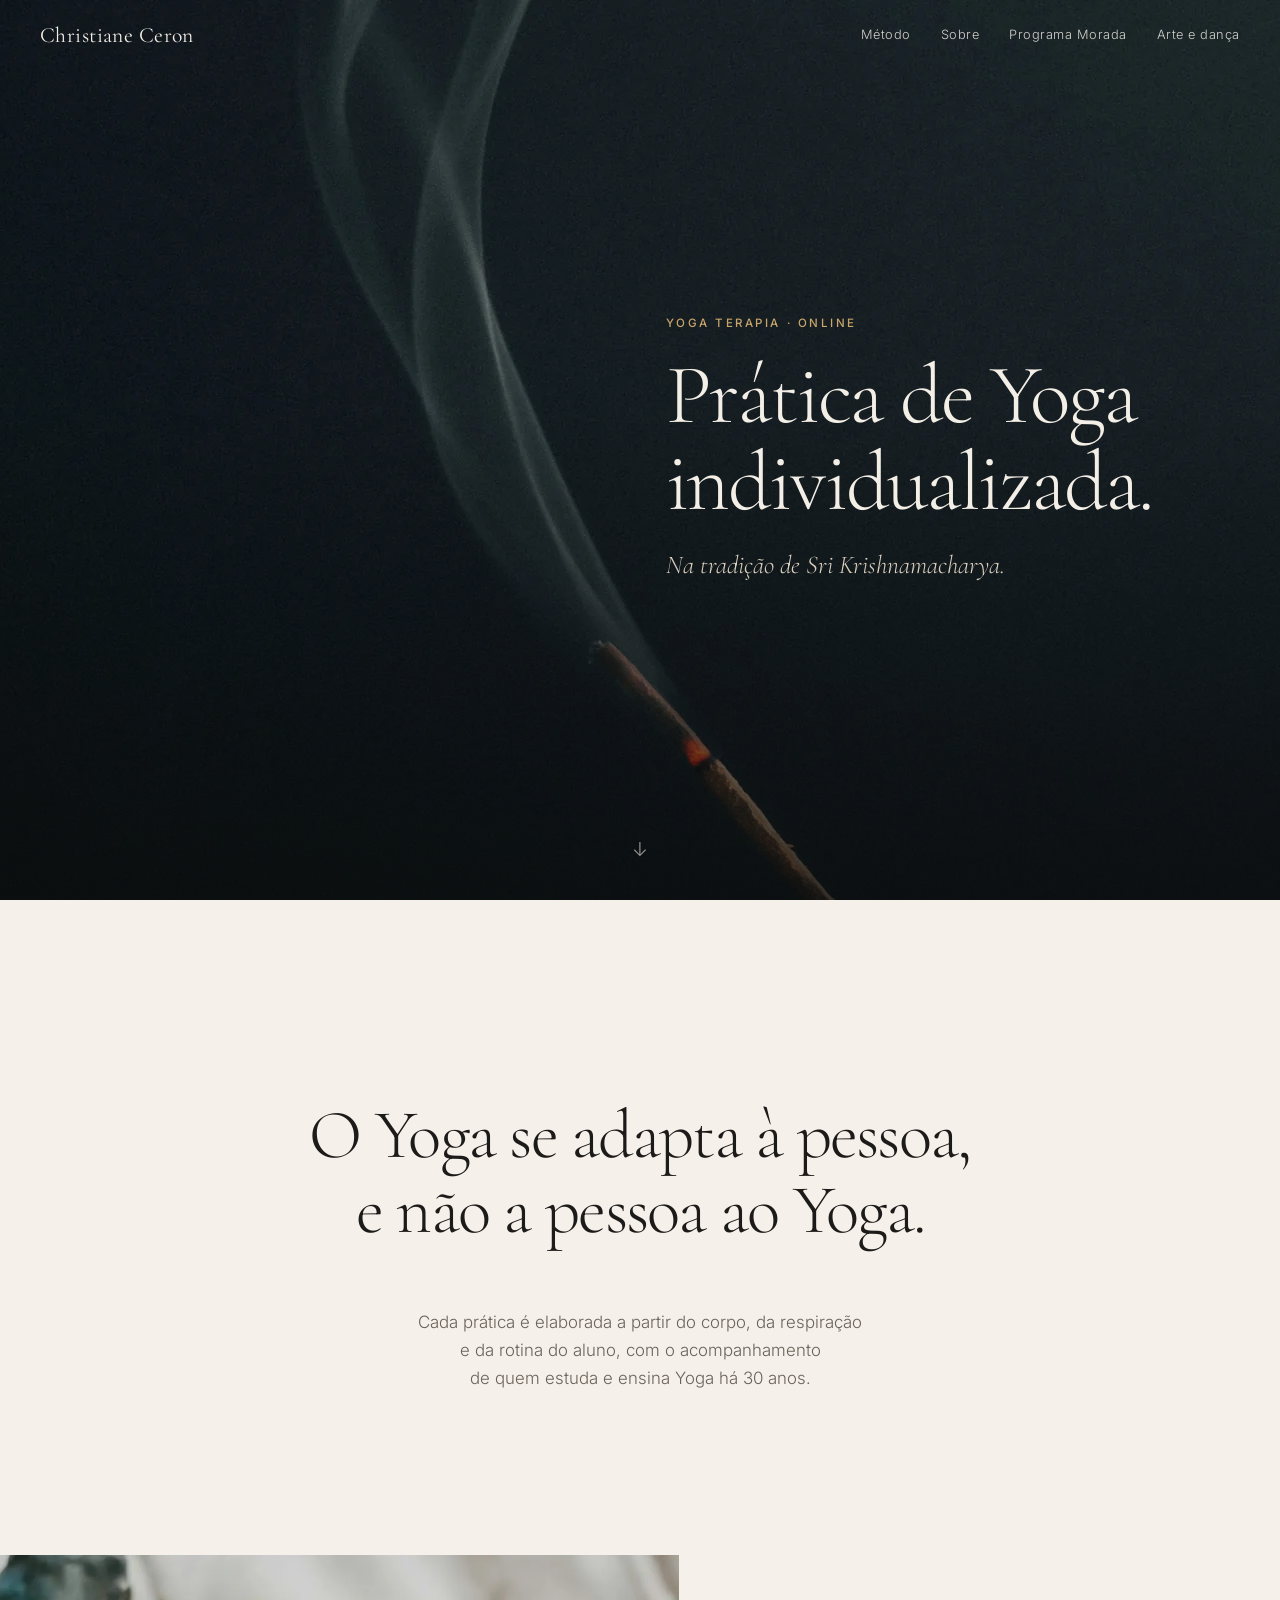
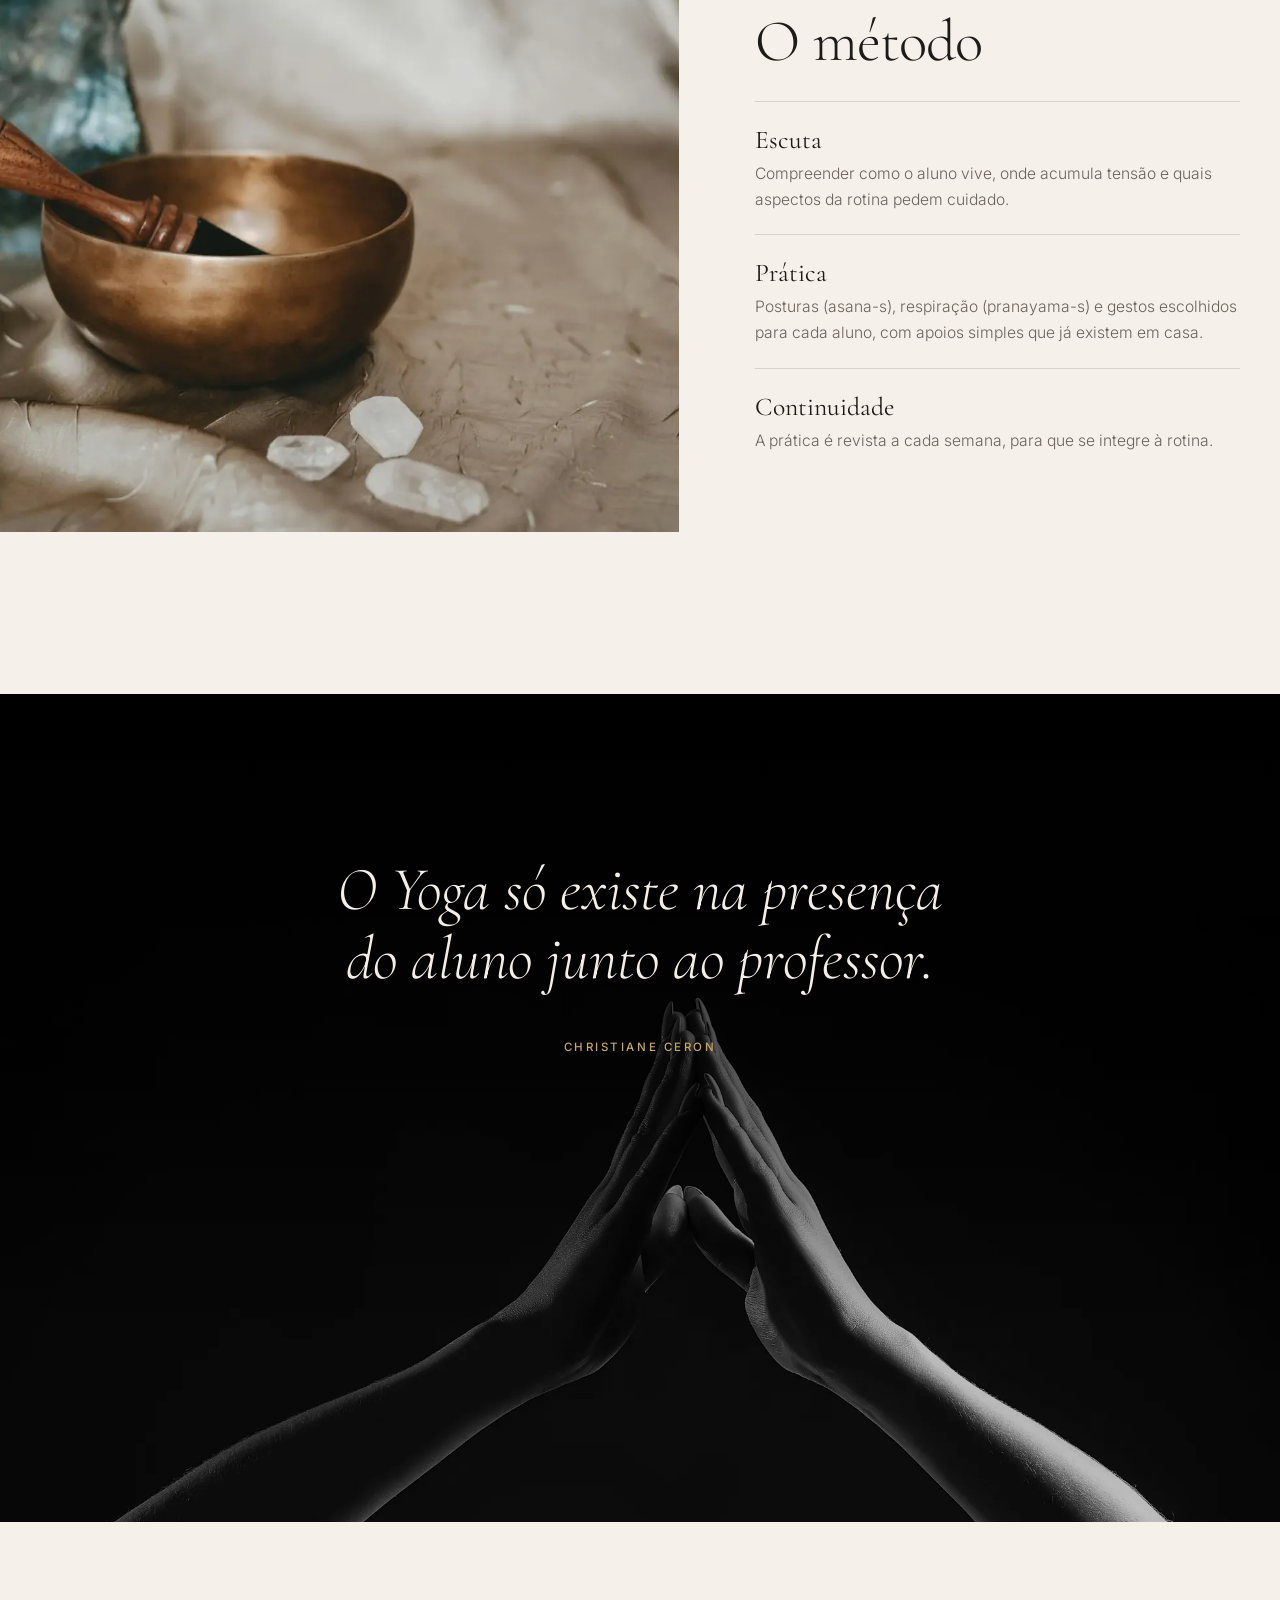
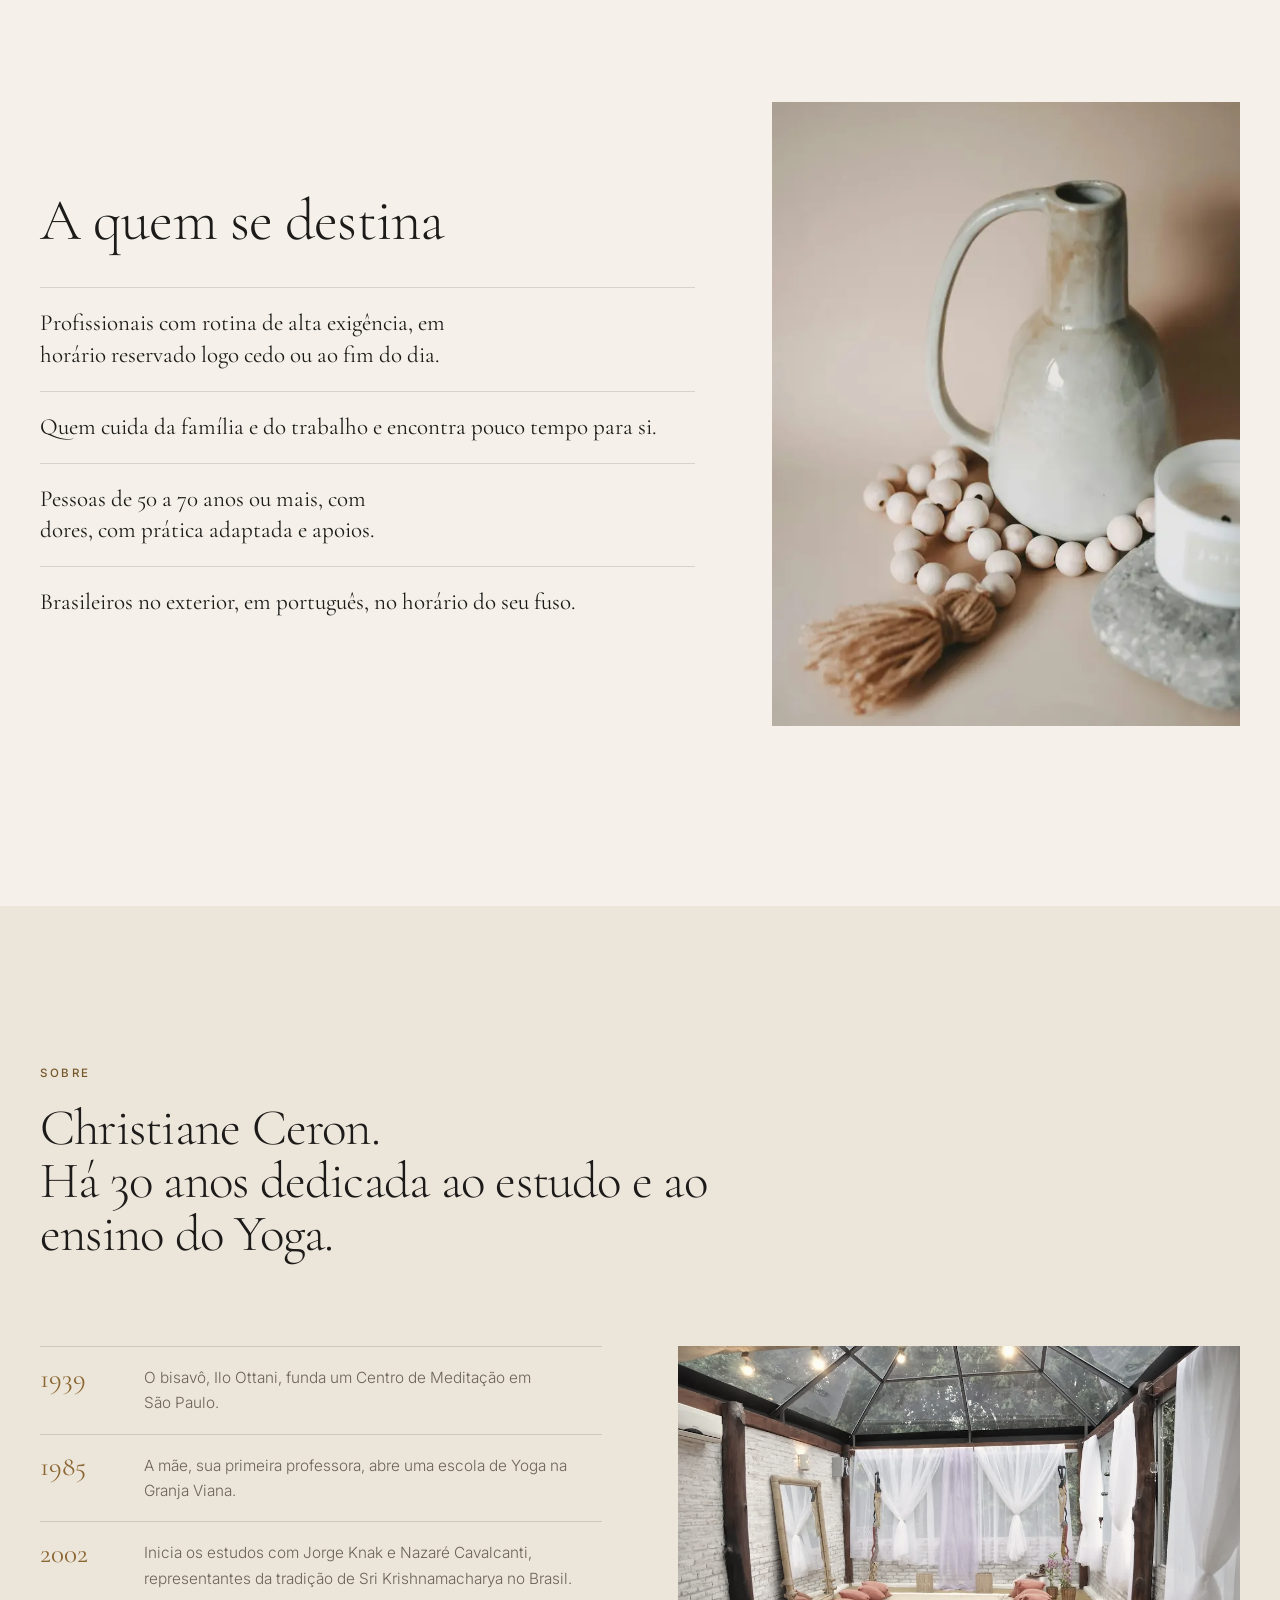
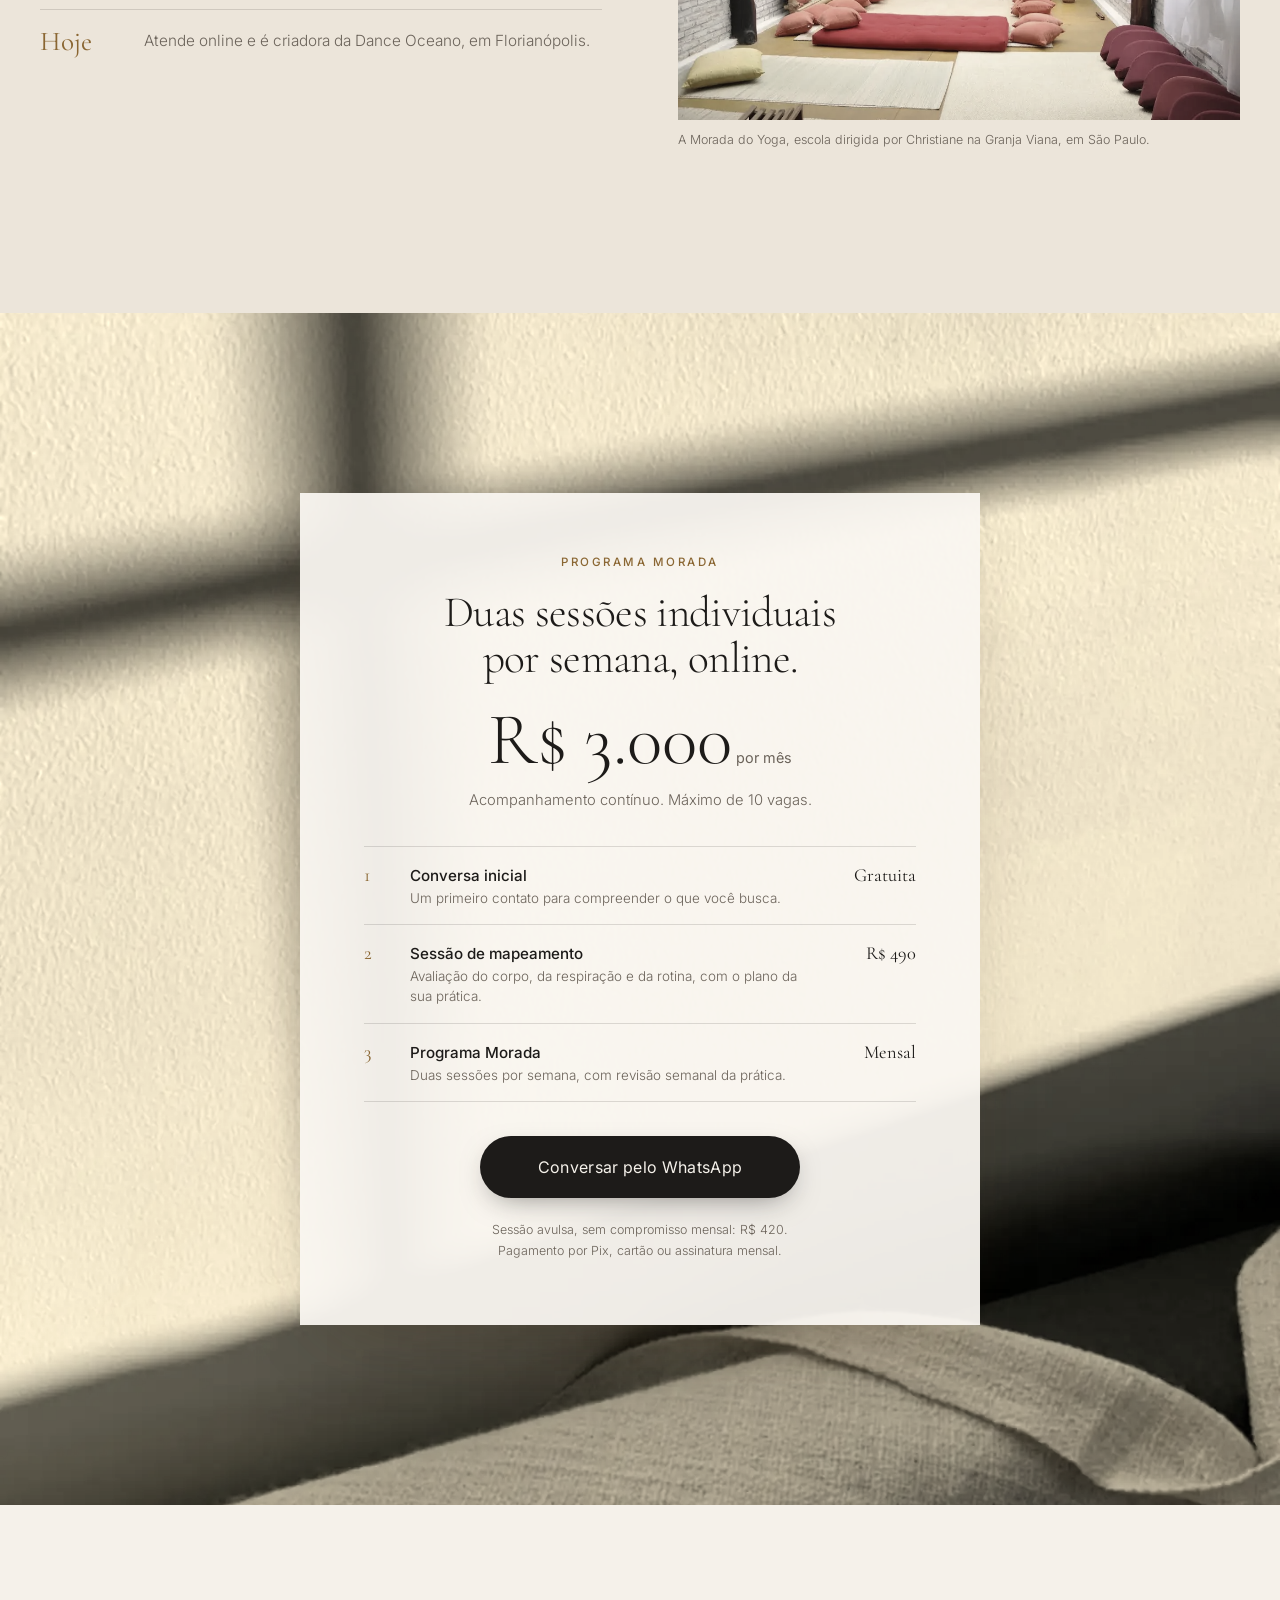
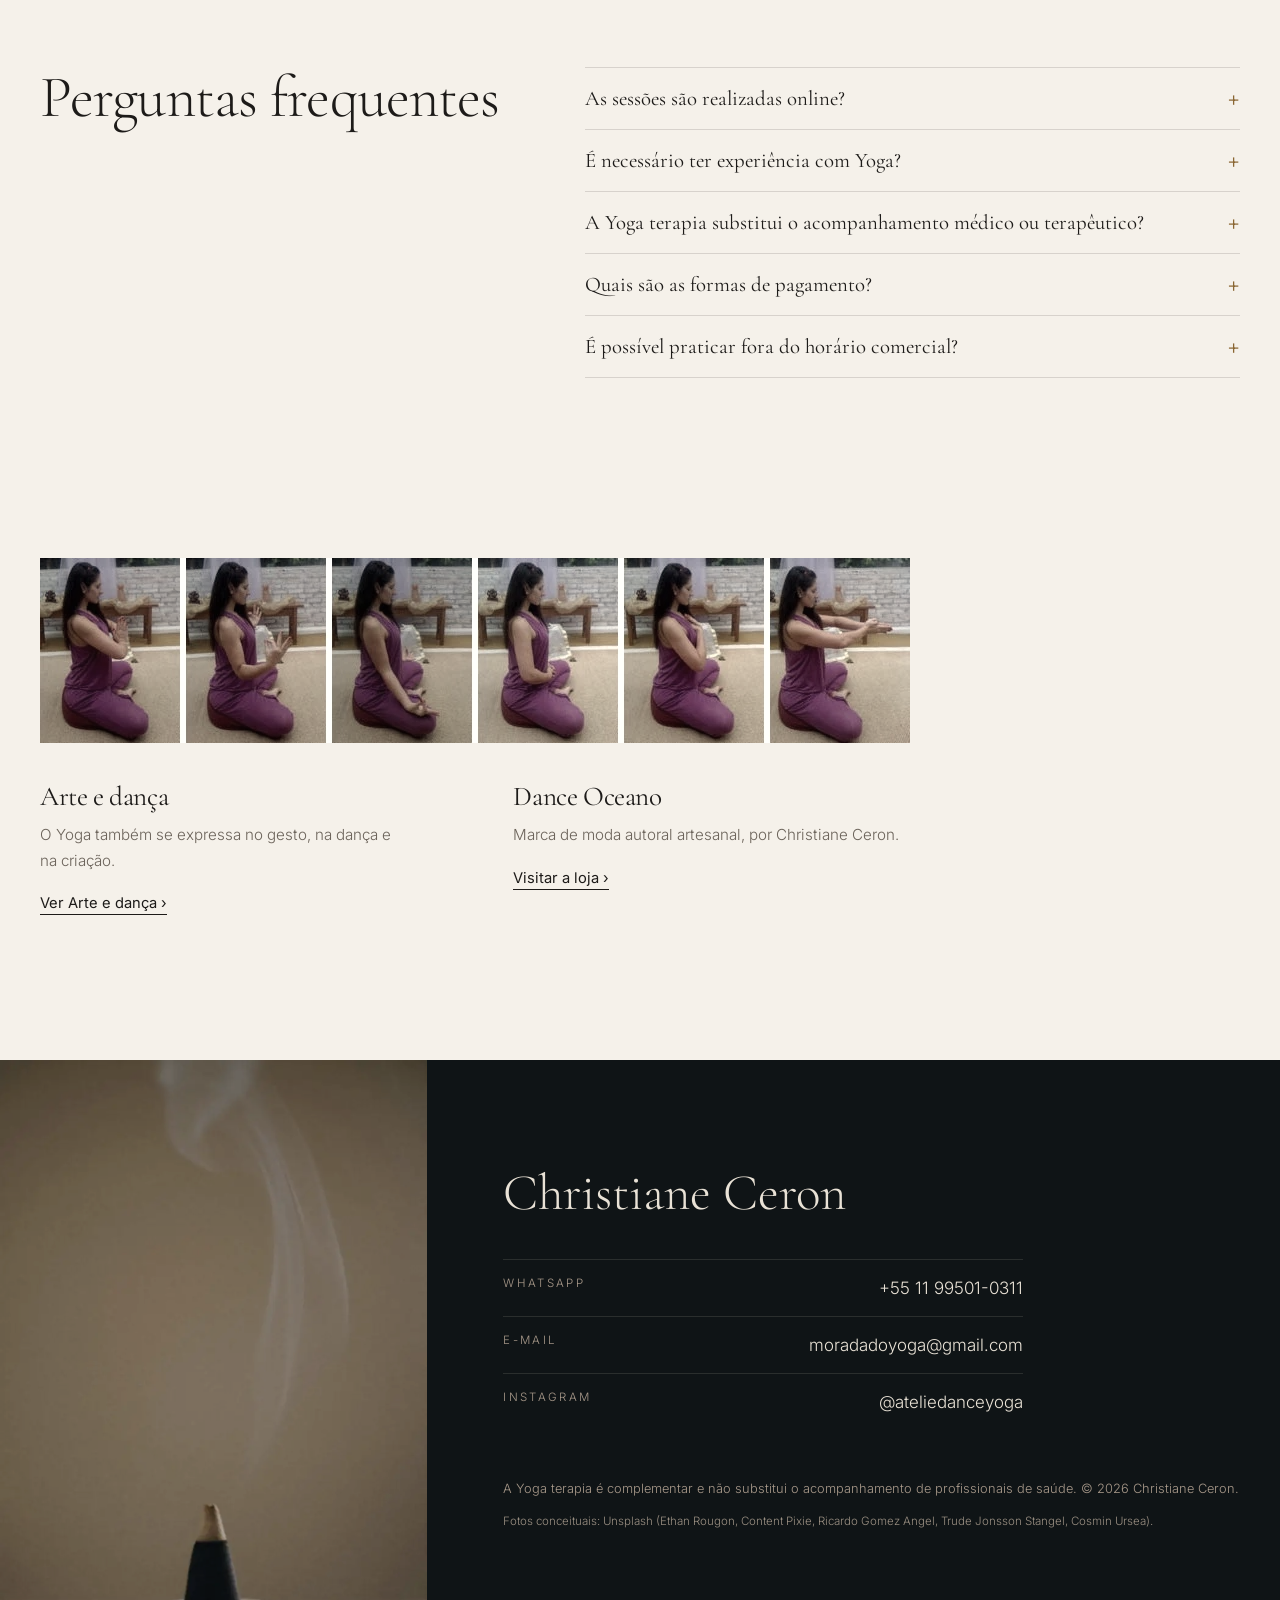
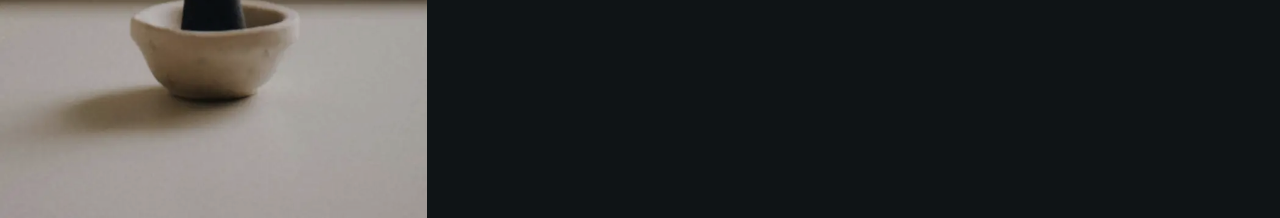
==== commit c7b0b4b9: "Acabamento v5: tipografia e quebras balanceadas, contraste AA, foco visível e skip link, CTA destaca" ====
--- a/index.html
+++ b/index.html
@@ -23,7 +23,8 @@
 <meta name="theme-color" content="#0f1416">
 <link rel="preconnect" href="https://fonts.googleapis.com"><link rel="preconnect" href="https://fonts.gstatic.com" crossorigin>
 <link href="https://fonts.googleapis.com/css2?family=Cormorant+Garamond:ital,wght@0,300;0,400;0,500;1,300;1,400&family=Inter:wght@300;400;500&display=swap" rel="stylesheet">
-<link rel="preload" as="image" href="img/v2/incenso-wide-1600.webp" media="(min-width:701px)">
+<link rel="preload" as="image" type="image/webp" imagesrcset="img/v2/incenso-wide-960.webp 960w, img/v2/incenso-wide-1600.webp 1600w, img/v2/incenso-wide-2400.webp 2400w" imagesizes="100vw" media="(min-width:701px)">
+<link rel="preload" as="image" type="image/webp" imagesrcset="img/v2/incenso-tall-600.webp 600w, img/v2/incenso-tall-900.webp 900w, img/v2/incenso-tall-1400.webp 1400w" imagesizes="100vw" media="(max-width:700px)">
 <link rel="stylesheet" href="style.css">
 <script>document.documentElement.classList.add("js")</script>
 <script type="application/ld+json">
@@ -40,6 +41,7 @@
 </script>
 </head>
 <body>
+<a class="skip" href="#ideia">Pular para o conteúdo</a>
 <header class="top"><a class="brand" href="#topo">Christiane Ceron</a>
 <nav><a href="#metodo">Método</a><a href="#sobre">Sobre</a><a href="#programa">Programa Morada</a><a href="arte-e-danca.html">Arte e dança</a></nav></header>
 <main id="topo">
@@ -54,7 +56,7 @@
   <h1>Prática de Yoga individualizada.</h1>
   <p class="hero-sub">Na tradição de Sri Krishnamacharya.</p>
  </div>
- <a class="cue" href="#ideia" aria-label="Continuar">↓</a>
+ <a class="cue" href="#ideia" aria-label="Ir para o conteúdo"><span aria-hidden="true">↓</span></a>
 </section>
 
 <section id="ideia" class="statement">
@@ -107,19 +109,19 @@
 </section>
 
 <section id="programa" class="program">
- <img class="program-bg" src="img/v2/luz-1200.webp" srcset="img/v2/luz-700.webp 700w, img/v2/luz-1200.webp 1200w, img/v2/luz-1800.webp 1800w" sizes="100vw" alt="Luz de janela projetada sobre parede clara e tecido" width="1200" height="1600" loading="lazy" decoding="async">
+ <img class="program-bg" src="img/v2/luz-1200.webp" srcset="img/v2/luz-700.webp 700w, img/v2/luz-1200.webp 1200w, img/v2/luz-1440.webp 1440w" sizes="100vw" alt="Luz de janela projetada sobre parede clara e tecido" width="1200" height="1600" loading="lazy" decoding="async">
  <div class="program-card rv">
   <p class="eyebrow">Programa Morada</p>
   <h2>Duas sessões individuais por semana, online.</h2>
-  <p class="price">R$ 3.000<small> por mês</small></p>
-  <p class="note">Acompanhamento contínuo. Máximo de 10 vagas.</p>
+  <p class="price">R$&nbsp;3.000<small> por mês</small></p>
+  <p class="note">Acompanhamento contínuo. Máximo de 10&nbsp;vagas.</p>
   <ol class="steps">
    <li><span>1</span><div><b>Conversa inicial</b><small>Um primeiro contato para compreender o que você busca.</small></div><em>Gratuita</em></li>
-   <li><span>2</span><div><b>Sessão de mapeamento</b><small>Avaliação do corpo, da respiração e da rotina, com o plano da sua prática.</small></div><em>R$ 490</em></li>
+   <li><span>2</span><div><b>Sessão de mapeamento</b><small>Avaliação do corpo, da respiração e da rotina, com o plano da sua prática.</small></div><em>R$&nbsp;490</em></li>
    <li><span>3</span><div><b>Programa Morada</b><small>Duas sessões por semana, com revisão semanal da prática.</small></div><em>Mensal</em></li>
   </ol>
   <a class="btn" href="https://wa.me/5511995010311?text=Ol%C3%A1%20Christiane%2C%20gostaria%20de%20agendar%20a%20conversa%20inicial" rel="noopener">Conversar pelo WhatsApp</a>
-  <p class="fine">Sessão avulsa, sem compromisso mensal: R$ 420. Pagamento por Pix, cartão ou assinatura mensal.</p>
+  <p class="fine">Sessão avulsa, sem compromisso mensal: R$&nbsp;420.<br>Pagamento por Pix, cartão ou assinatura mensal.</p>
  </div>
 </section>
 
--- a/style.css
+++ b/style.css
@@ -1,7 +1,7 @@
-:root{--bg:#F5F1EA;--bg2:#ECE5DA;--ink:#1D1B19;--soft:#6B635A;--line:#1d1b1924;--gold:#B08A4E;--night:#0F1416;--gx:max(24px,calc((100% - 1200px)/2));
+:root{--bg:#F5F1EA;--bg2:#ECE5DA;--ink:#1D1B19;--soft:#6B635A;--line:#1d1b1924;--gold:#8A6632;--gold-l:#C9A56B;--night:#0F1416;--gx:max(24px,calc((100% - 1200px)/2));
 --serif:"Cormorant Garamond",Georgia,serif;--sans:Inter,-apple-system,BlinkMacSystemFont,"Segoe UI",system-ui,sans-serif}
 *{box-sizing:border-box}html{scroll-behavior:smooth}
-body{margin:0;background:var(--bg);color:var(--ink);font:300 17px/1.65 var(--sans);-webkit-font-smoothing:antialiased;text-rendering:optimizeLegibility}
+body{font-feature-settings:"kern","liga";font-kerning:normal;margin:0;background:var(--bg);color:var(--ink);font:300 17px/1.65 var(--sans);-webkit-font-smoothing:antialiased;text-rendering:optimizeLegibility}
 img{max-width:100%;height:auto;display:block}figure{margin:0}
 h1,h2,h3{font-family:var(--serif);font-weight:300;line-height:1.04;letter-spacing:-.015em;margin:0 0 .4em}
 h2{font-size:clamp(2.2rem,4.6vw,4rem)}
@@ -29,7 +29,7 @@
 .hero-t{position:absolute;left:52%;right:var(--gx);top:50%;transform:translateY(-50%);animation:rise 1.6s .2s cubic-bezier(.2,.7,.2,1) both}
 .hero h1{font-size:clamp(3rem,6.6vw,6.4rem);margin-bottom:.25em}
 .hero-sub{font:italic 300 clamp(1.3rem,2vw,1.8rem)/1.3 var(--serif);color:#d9cfbf;margin:0}
-.hero .eyebrow{color:#c8a46a}
+.hero .eyebrow{color:var(--gold-l)}
 .cue{position:absolute;left:50%;bottom:28px;transform:translateX(-50%);color:#f3eee6;opacity:.6;text-decoration:none;font-size:1.2rem;animation:float 2.4s ease-in-out infinite}
 @keyframes rise{from{opacity:0;transform:translateY(calc(-50% + 30px))}to{opacity:1;transform:translateY(-50%)}}
 @keyframes float{50%{transform:translate(-50%,6px)}}
@@ -54,7 +54,7 @@
 .quote blockquote{z-index:1;align-self:start;margin-top:18vh!important}
 .quote blockquote{position:relative;margin:0;padding:0 var(--gx);text-align:center;max-width:1100px}
 .quote p{font:italic 300 clamp(2rem,4.8vw,4.2rem)/1.12 var(--serif);margin:0 0 .6em}
-.quote cite{font:500 .72rem var(--sans);letter-spacing:.22em;text-transform:uppercase;font-style:normal;color:#c8a46a}
+.quote cite{font:500 .72rem var(--sans);letter-spacing:.22em;text-transform:uppercase;font-style:normal;color:var(--gold-l)}
 
 /* who */
 .who{display:grid;grid-template-columns:7fr 5fr;gap:6vw;align-items:center;padding:20vh var(--gx)}
@@ -118,7 +118,7 @@
 .contacts span{font-size:.72rem;letter-spacing:.2em;text-transform:uppercase;color:#a8998a}
 .contacts a{text-decoration:none}.contacts a:hover{text-decoration:underline}
 .foot .small{color:#a8998a}
-.credits{font-size:.7rem;color:#7d7266}
+.credits{font-size:.72rem;color:#9a8f82}
 
 /* revelação progressiva */
 .js .rv{opacity:0;transform:translateY(28px);transition:opacity 1.1s cubic-bezier(.2,.7,.2,1),transform 1.1s cubic-bezier(.2,.7,.2,1)}
@@ -177,3 +177,38 @@
 .a-hero .hero-t{z-index:2}
 @media(max-width:900px){.a-hero img{object-position:50% 0;height:70%}}
 @media(min-width:901px){.a-hero img{-webkit-mask-image:linear-gradient(to right,transparent 0,#000 40%);mask-image:linear-gradient(to right,transparent 0,#000 40%)}}
+
+/* acabamento v5 */
+h1,h2,h3,.statement p,.quote p,.who li,summary,.lead{text-wrap:balance}
+p,li,figcaption{text-wrap:pretty}
+.hero h1{letter-spacing:-.025em}
+.statement p:first-child{letter-spacing:-.025em}
+.skip{position:absolute;left:12px;top:-60px;z-index:20;background:var(--ink);color:#f5f1ea;padding:10px 16px;border-radius:999px;font-size:.85rem;text-decoration:none}
+.skip:focus{top:12px}
+a:focus-visible,summary:focus-visible,.btn:focus-visible{outline:2px solid var(--gold);outline-offset:4px;border-radius:4px}
+.foot a:focus-visible,.hero a:focus-visible,.top:not(.solid) a:focus-visible{outline-color:var(--gold-l)}
+.btn{box-shadow:0 10px 30px -12px rgba(29,27,25,.55)}
+.program-card .btn{min-width:min(100%,320px);padding:18px 40px;font-size:1rem}
+.steps em{color:var(--ink)}
+.about-i figcaption{max-width:46em}
+.cue{width:44px;height:44px;display:grid;place-items:center}
+@media(max-width:600px){
+ .hero h1{font-size:clamp(2.6rem,11vw,3.4rem)}
+ .statement{padding:13vh var(--gx) 11vh}
+ .statement .sub{font-size:1rem}
+ .method{padding-bottom:11vh}
+ .quote{min-height:72vh}
+ .quote blockquote{margin-top:12vh!important}
+ .who{padding:11vh var(--gx)}
+ .about{padding:12vh var(--gx)}
+ .timeline li{grid-template-columns:4.4rem 1fr}
+ .program-card{padding:34px 22px}
+ .program-card .btn{width:100%}
+ .faq{padding:12vh var(--gx) 8vh}
+ .arte{padding:6vh var(--gx) 11vh}
+ .foot-t{padding:8vh var(--gx) 6vh}
+}
+@media (prefers-reduced-motion:reduce){html{scroll-behavior:auto}.top{transition:none}.btn{transition:none}}
+.a-hero .eyebrow{color:var(--gold-l)}
+.about .eyebrow{color:#76572A}
+.about-h{max-width:780px}
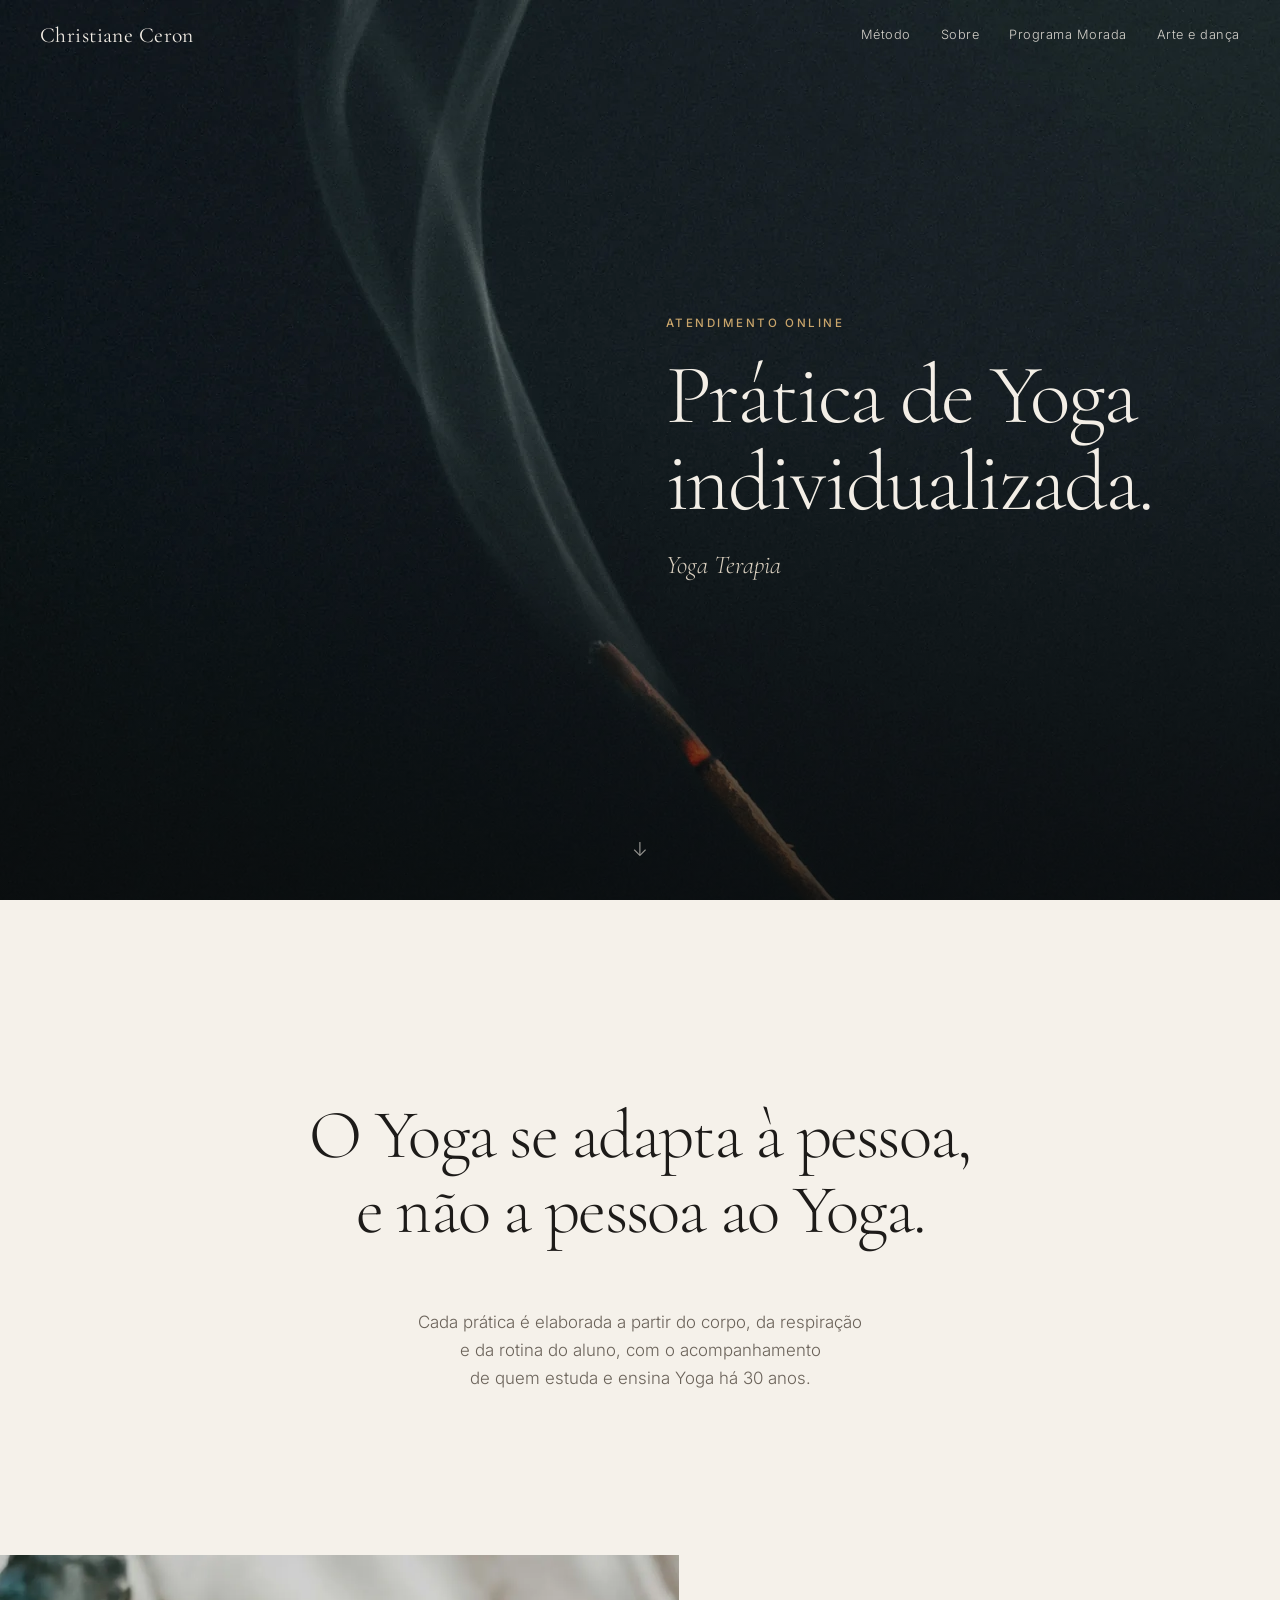
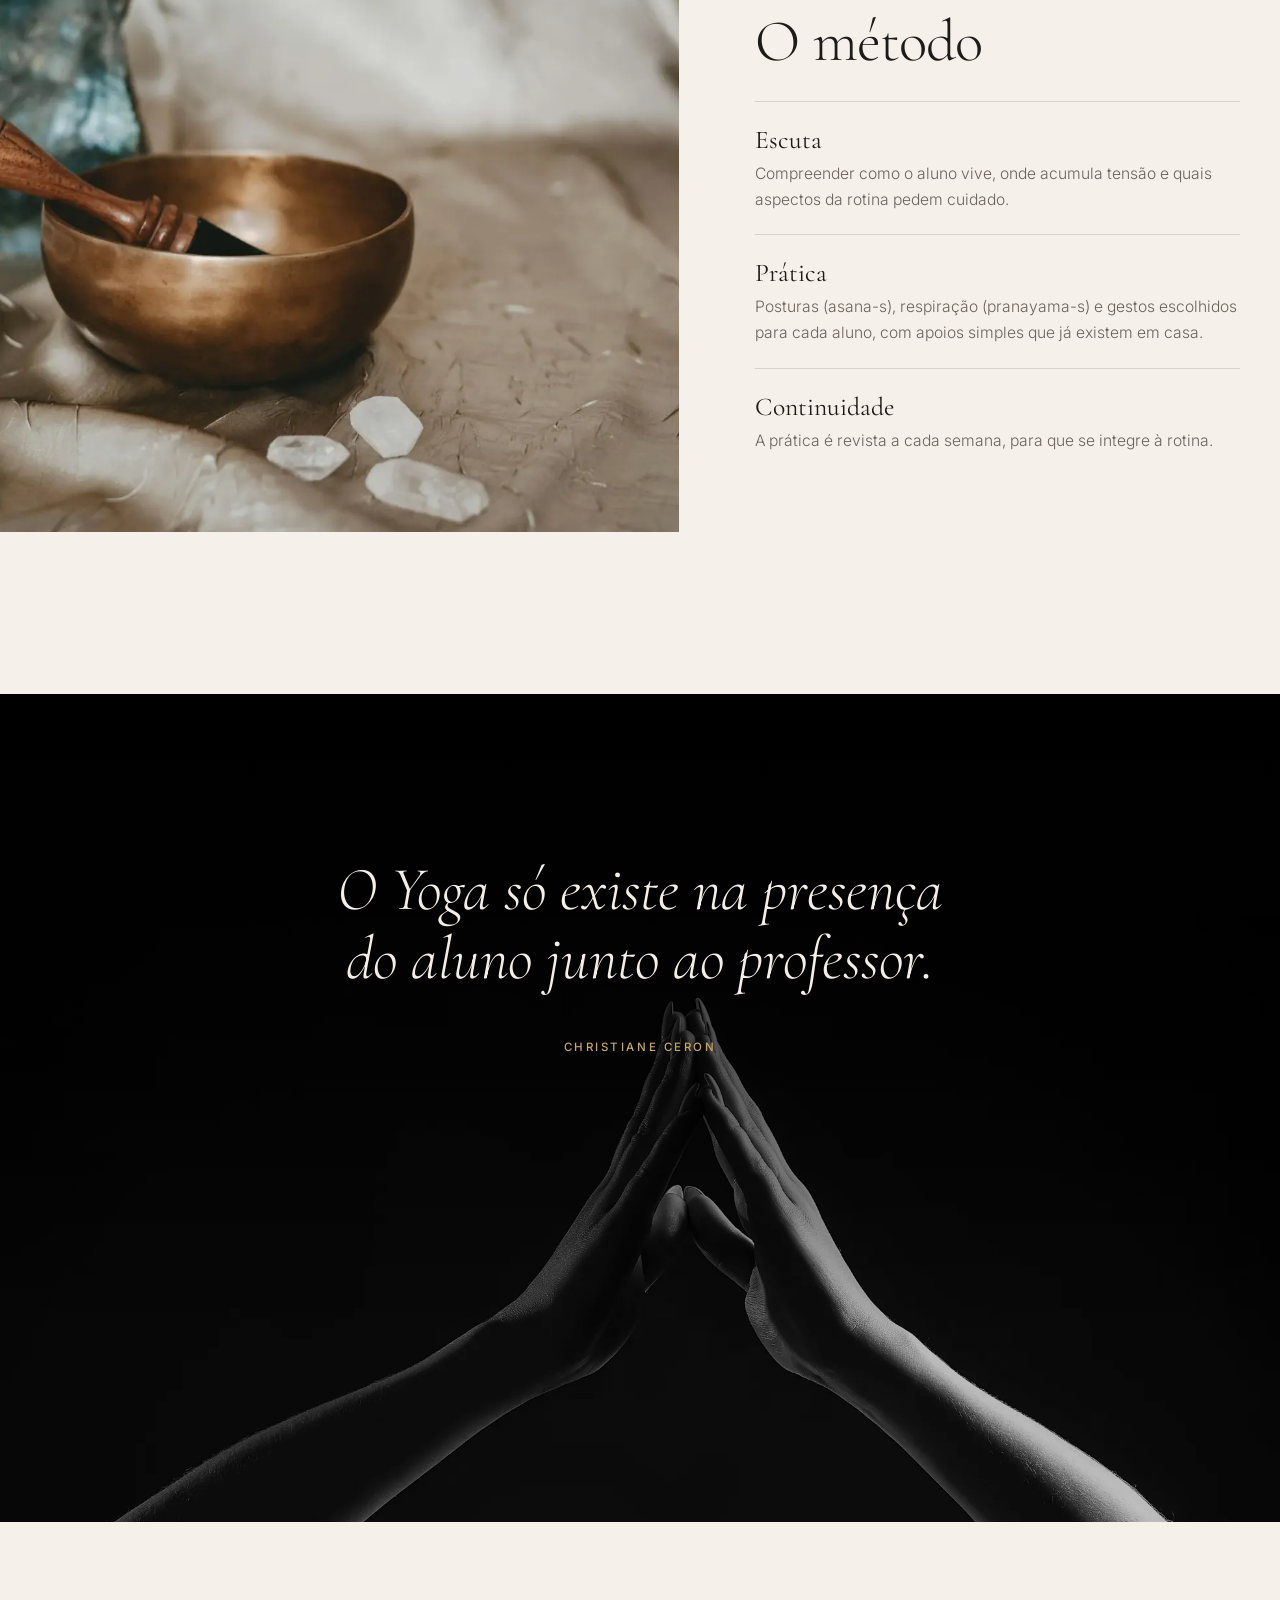
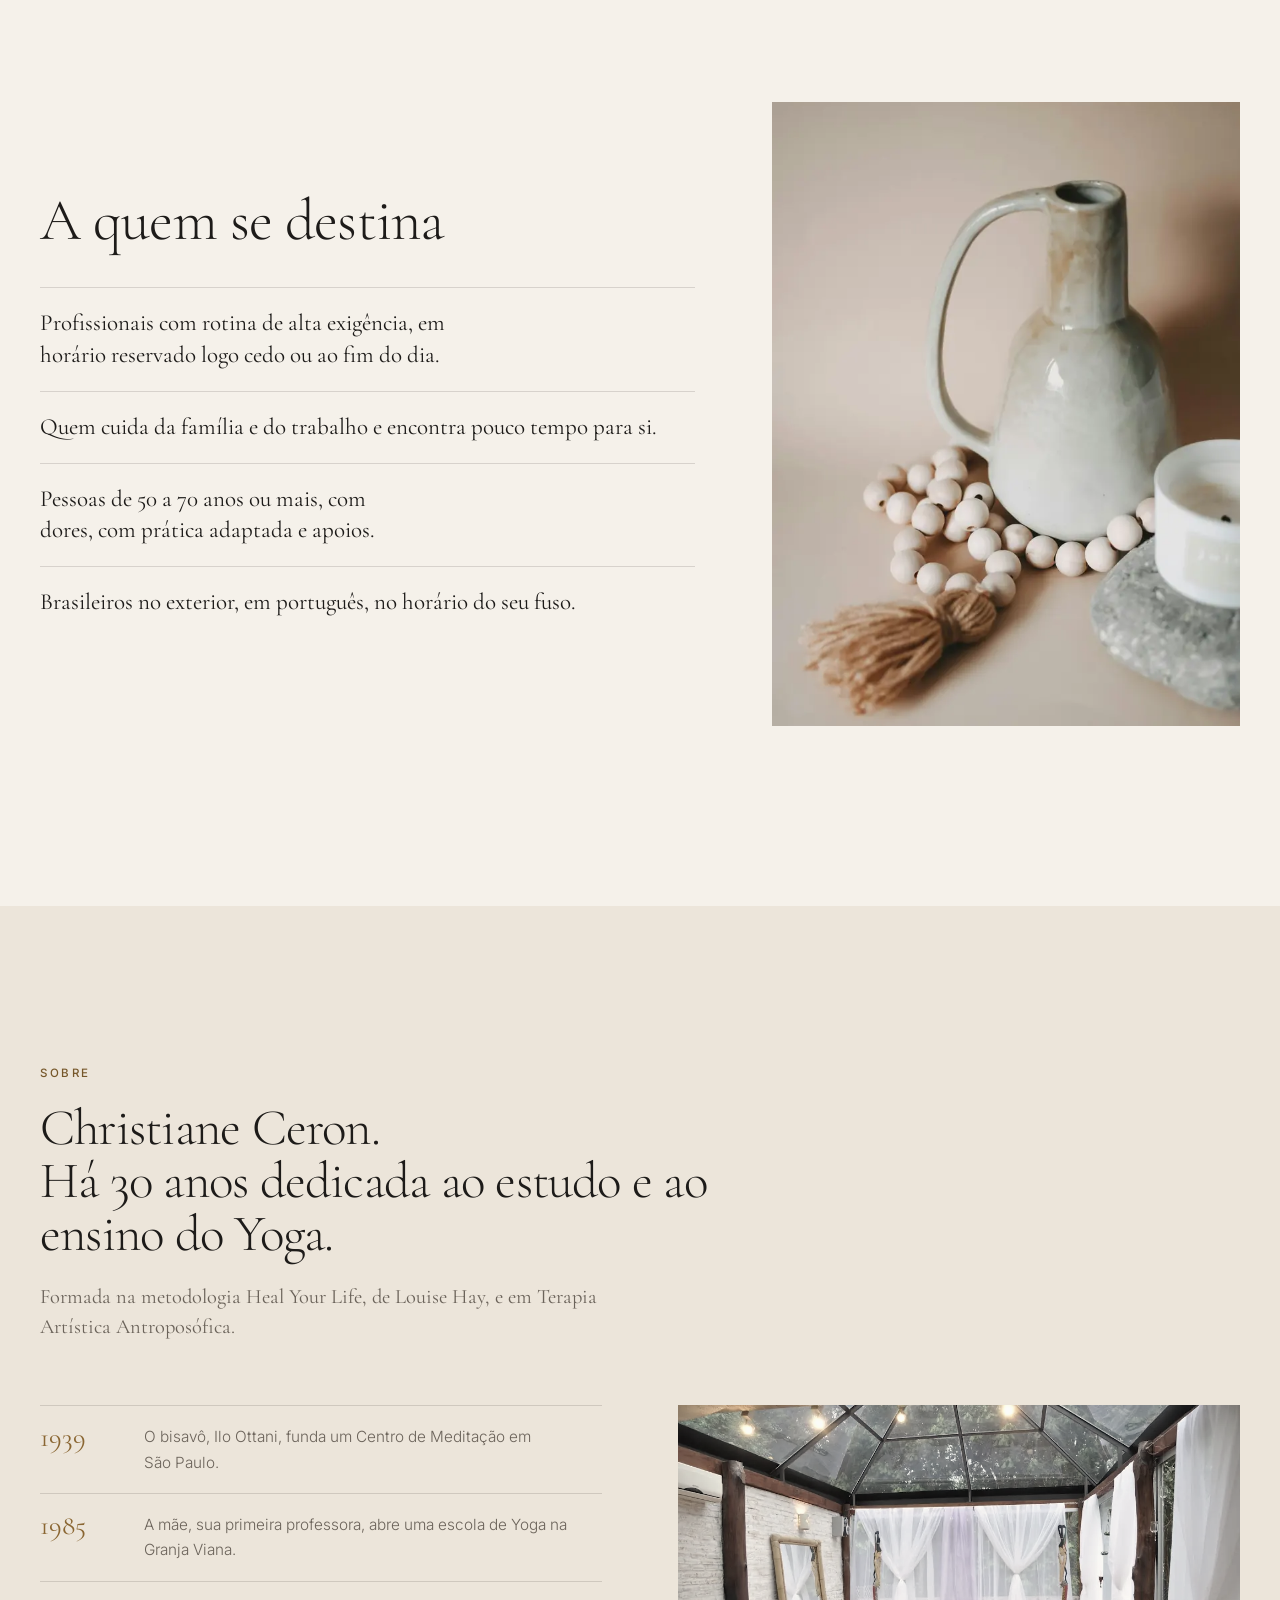
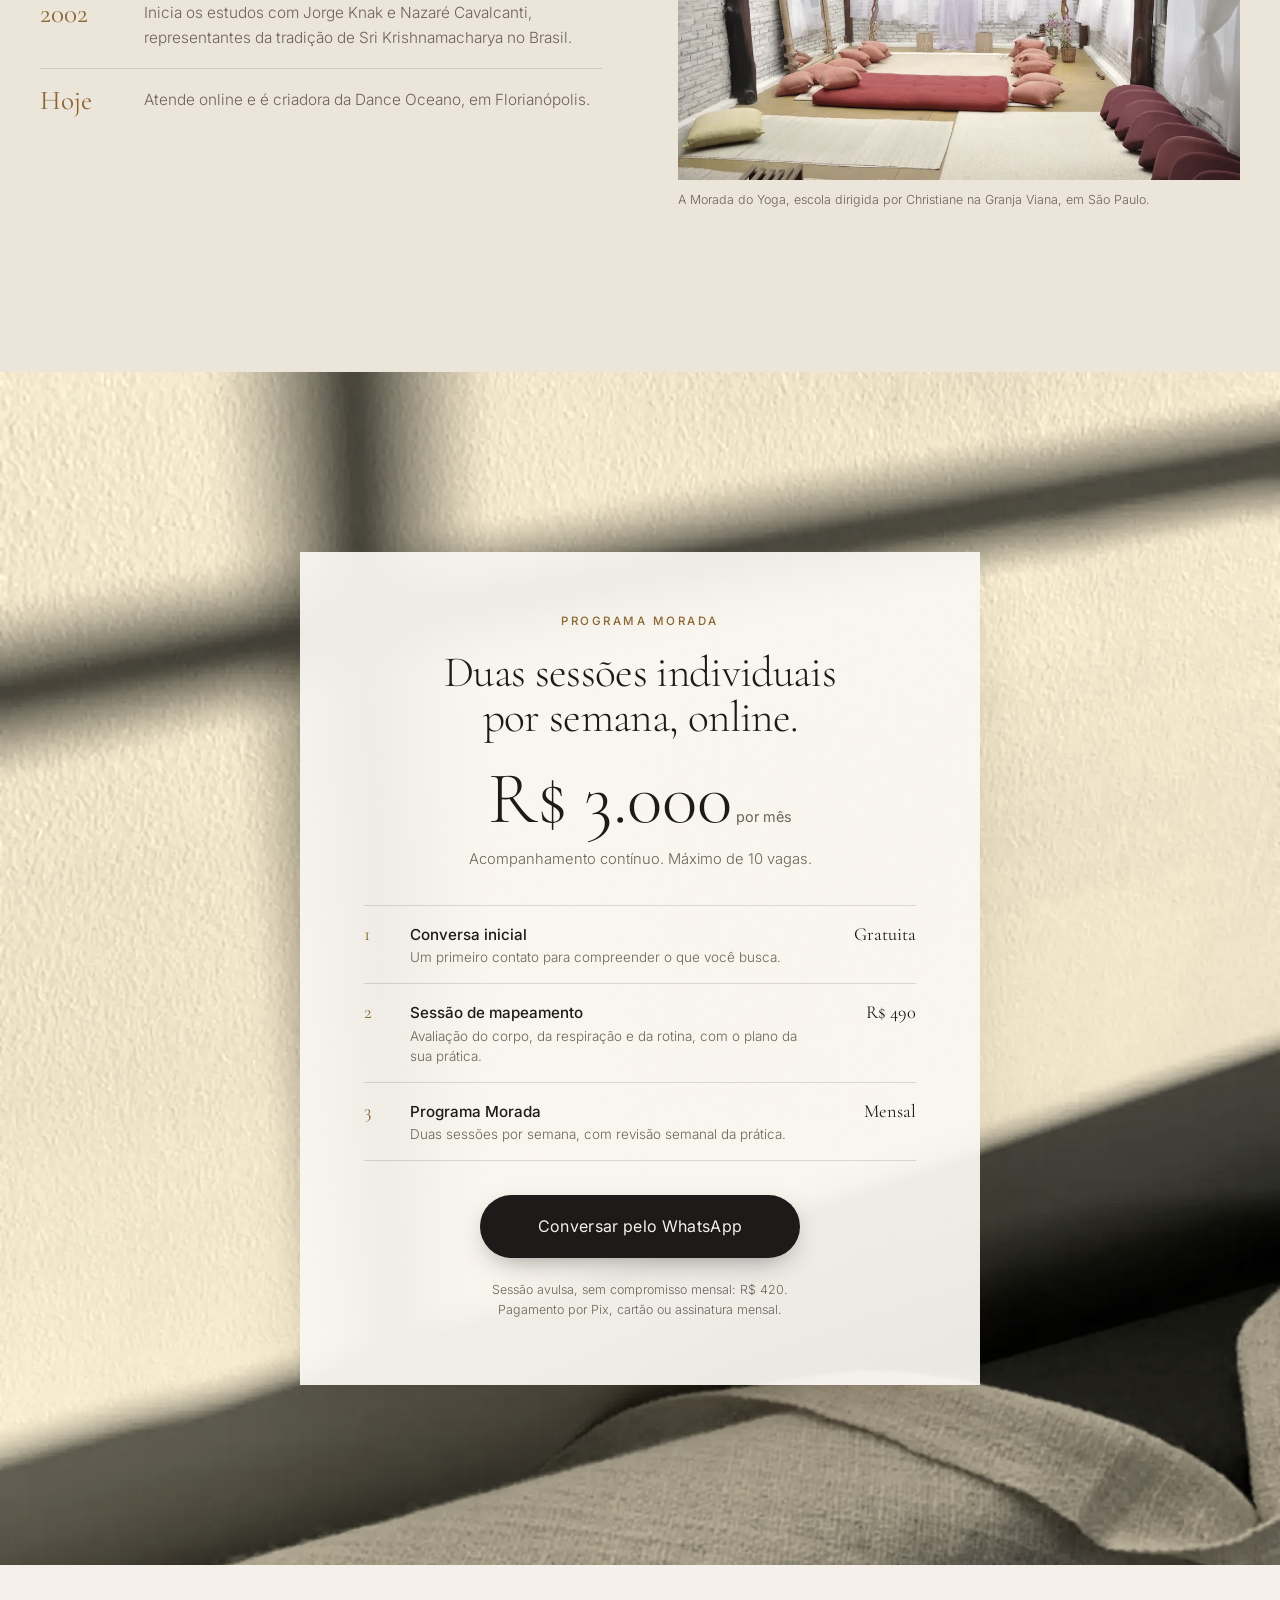
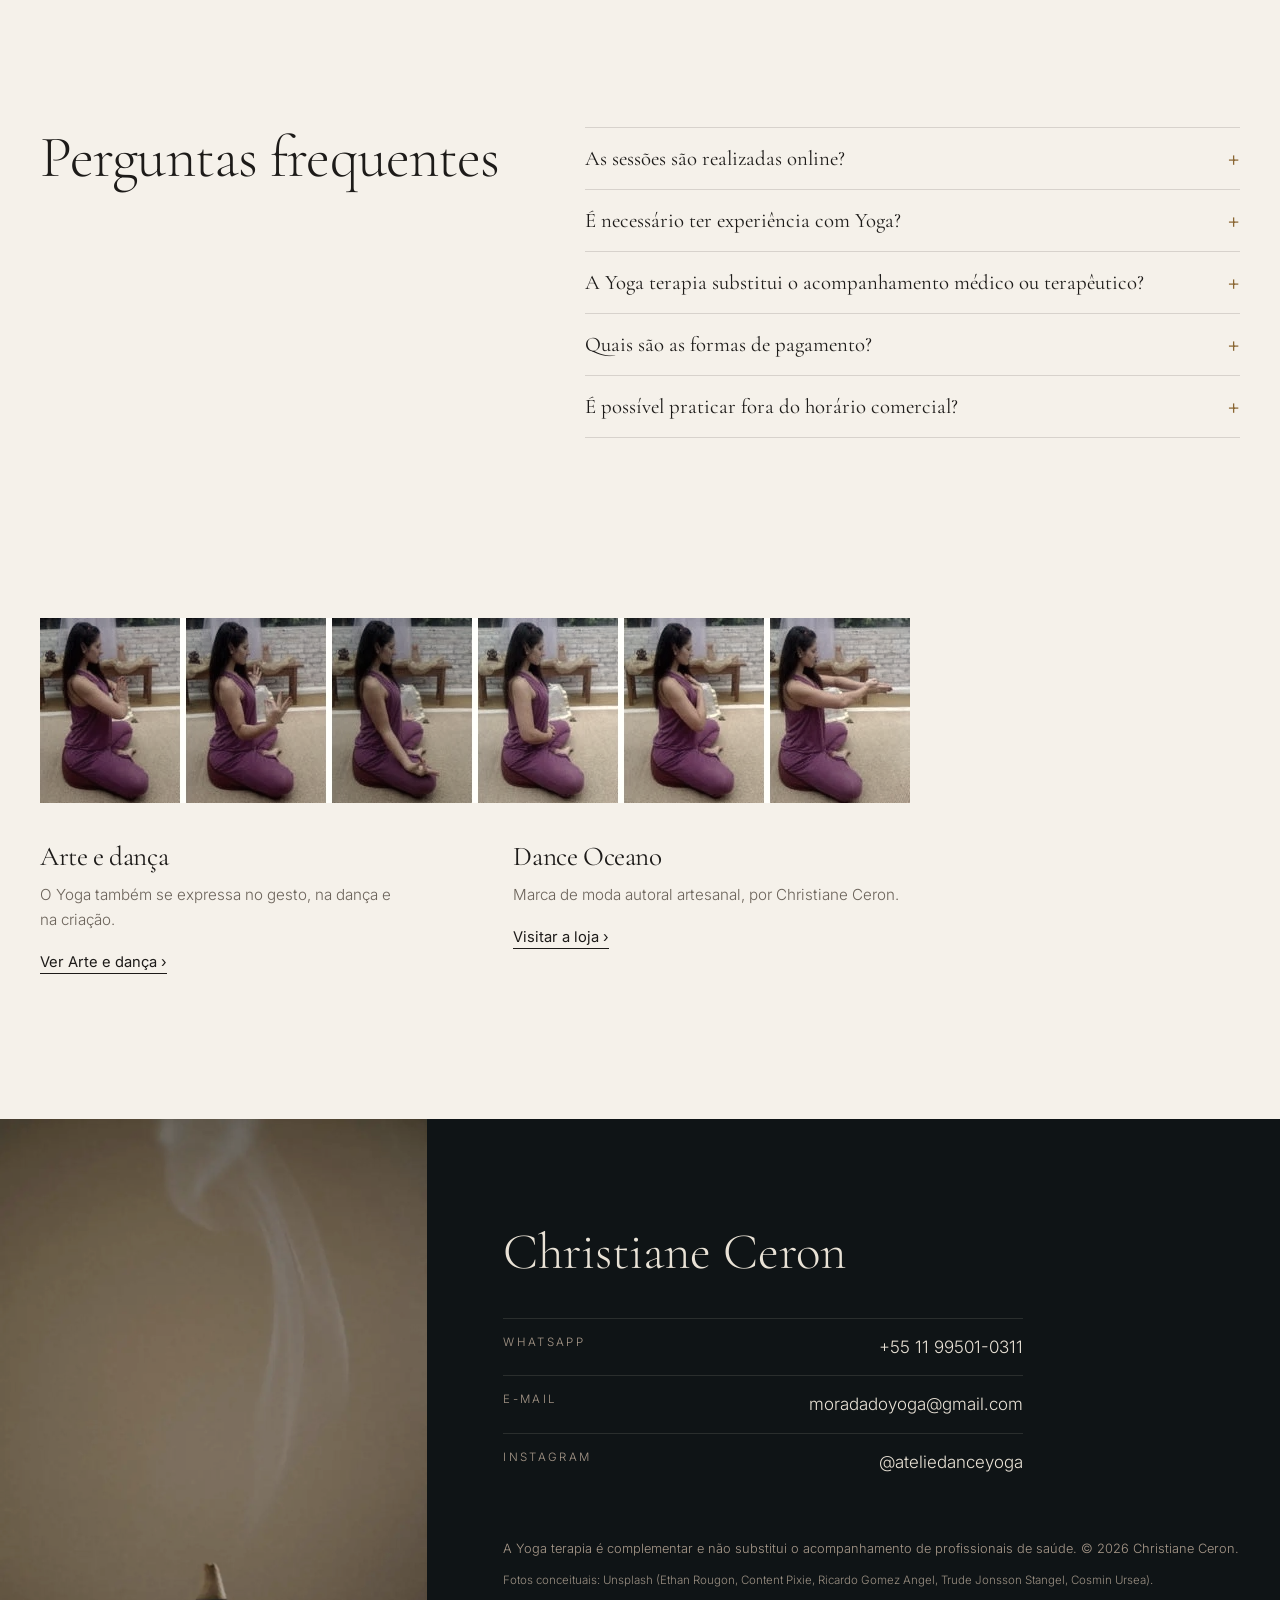
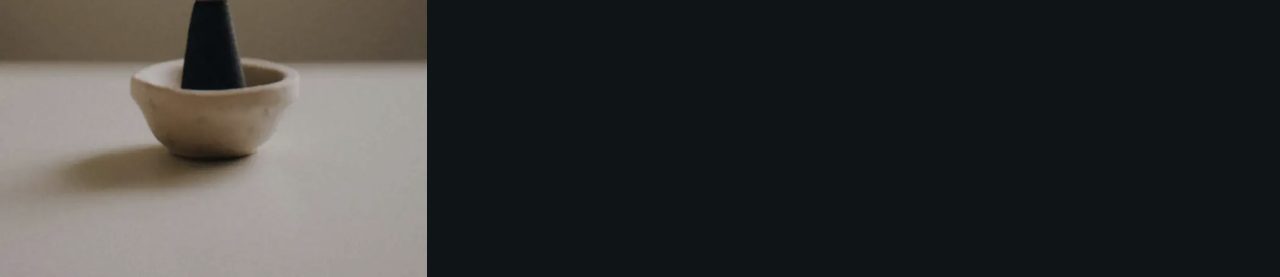
==== commit 38903d76: "Bio: formações Heal Your Life e Terapia Artística Antroposófica; hero: Yoga Terapia" ====
--- a/index.html
+++ b/index.html
@@ -13,12 +13,12 @@
 <meta name="robots" content="index,follow,max-image-preview:large">
 <link rel="alternate" hreflang="pt-BR" href="https://christianeceron.com.br/">
 <meta property="og:title" content="Christiane Ceron · Yoga Terapia online">
-<meta property="og:description" content="Prática de Yoga individualizada, na tradição de Sri Krishnamacharya. Programa Morada, online, com no máximo 10 vagas.">
+<meta property="og:description" content="Yoga Terapia individualizada e online com Christiane Ceron. Programa Morada, com no máximo 10 vagas.">
 <meta property="og:url" content="https://christianeceron.com.br/">
 <meta property="og:image" content="https://christianeceron.com.br/img/og.jpg">
 <meta name="twitter:card" content="summary_large_image">
 <meta name="twitter:title" content="Christiane Ceron · Yoga Terapia online">
-<meta name="twitter:description" content="Prática de Yoga individualizada, na tradição de Sri Krishnamacharya. Programa Morada, online, com no máximo 10 vagas.">
+<meta name="twitter:description" content="Yoga Terapia individualizada e online com Christiane Ceron. Programa Morada, com no máximo 10 vagas.">
 <meta name="twitter:image" content="https://christianeceron.com.br/img/og.jpg">
 <meta name="theme-color" content="#0f1416">
 <link rel="preconnect" href="https://fonts.googleapis.com"><link rel="preconnect" href="https://fonts.gstatic.com" crossorigin>
@@ -29,7 +29,7 @@
 <script>document.documentElement.classList.add("js")</script>
 <script type="application/ld+json">
 {"@context":"https://schema.org","@graph":[
-{"@type":"Person","@id":"https://christianeceron.com.br/#christiane","name":"Christiane Ceron","telephone":"+55-11-99501-0311","email":"moradadoyoga@gmail.com","jobTitle":"Professora de Yoga e Yoga terapia","url":"https://christianeceron.com.br/","description":"30 anos de estudo e ensino do Yoga, na tradição de Sri Krishnamacharya. Dirigiu a escola A Morada do Yoga, na Granja Viana, e criou a Dance Oceano, em Florianópolis.","sameAs":["https://danceoceanobrasil.com.br","https://www.instagram.com/ateliedanceyoga/"]},
+{"@type":"Person","@id":"https://christianeceron.com.br/#christiane","name":"Christiane Ceron","telephone":"+55-11-99501-0311","email":"moradadoyoga@gmail.com","jobTitle":"Professora de Yoga e Yoga terapia","url":"https://christianeceron.com.br/","description":"30 anos de estudo e ensino do Yoga, na tradição de Sri Krishnamacharya. Formada na metodologia Heal Your Life, de Louise Hay, e em Terapia Artística Antroposófica. Dirigiu a escola A Morada do Yoga, na Granja Viana, e criou a Dance Oceano, em Florianópolis.","knowsAbout":["Yoga","Yoga terapia","Heal Your Life","Terapia Artística Antroposófica"],"sameAs":["https://danceoceanobrasil.com.br","https://www.instagram.com/ateliedanceyoga/"]},
 {"@type":"Service","name":"Yoga Terapia online · Programa Morada","serviceType":"Yoga terapia individual online","provider":{"@id":"https://christianeceron.com.br/#christiane"},"areaServed":"Worldwide","inLanguage":"pt-BR","availableChannel":{"@type":"ServiceChannel","serviceUrl":"https://christianeceron.com.br/"},"offers":[{"@type":"Offer","name":"Programa Morada (2 sessões por semana)","price":"3000","priceCurrency":"BRL","description":"Mensal, online, no máximo 10 vagas"},{"@type":"Offer","name":"Sessão de mapeamento","price":"490","priceCurrency":"BRL"},{"@type":"Offer","name":"Sessão avulsa","price":"420","priceCurrency":"BRL"}]},
 {"@type":"FAQPage","mainEntity":[
 {"@type":"Question","name":"As sessões são realizadas online?","acceptedAnswer":{"@type":"Answer","text":"Sim. Todas as sessões acontecem por vídeo, de onde você estiver, no Brasil ou no exterior."}},
@@ -52,9 +52,9 @@
   <img src="img/v2/incenso-wide-1600.webp" srcset="img/v2/incenso-wide-960.webp 960w, img/v2/incenso-wide-1600.webp 1600w, img/v2/incenso-wide-2400.webp 2400w" sizes="100vw" alt="Incenso aceso com fumaça subindo sobre fundo escuro" width="1600" height="900" fetchpriority="high">
  </picture>
  <div class="hero-t">
-  <p class="eyebrow">Yoga terapia · Online</p>
+  <p class="eyebrow">Atendimento online</p>
   <h1>Prática de Yoga individualizada.</h1>
-  <p class="hero-sub">Na tradição de Sri Krishnamacharya.</p>
+  <p class="hero-sub">Yoga Terapia</p>
  </div>
  <a class="cue" href="#ideia" aria-label="Ir para o conteúdo"><span aria-hidden="true">↓</span></a>
 </section>
@@ -98,6 +98,7 @@
  <div class="about-h">
   <p class="eyebrow rv">Sobre</p>
   <h2 class="rv">Christiane Ceron.<br>Há 30 anos dedicada ao estudo e ao ensino do Yoga.</h2>
+  <p class="about-lead rv">Formada na metodologia Heal Your Life, de Louise Hay, e em Terapia Artística Antroposófica.</p>
  </div>
  <ol class="timeline">
   <li class="rv"><b>1939</b><p>O bisavô, Ilo Ottani, funda um Centro de Meditação em São Paulo.</p></li>
--- a/style.css
+++ b/style.css
@@ -212,3 +212,4 @@
 .a-hero .eyebrow{color:var(--gold-l)}
 .about .eyebrow{color:#76572A}
 .about-h{max-width:780px}
+.about-lead{font:400 clamp(1.15rem,1.6vw,1.35rem)/1.45 var(--serif);color:var(--soft);margin:18px 0 0;max-width:36em}
